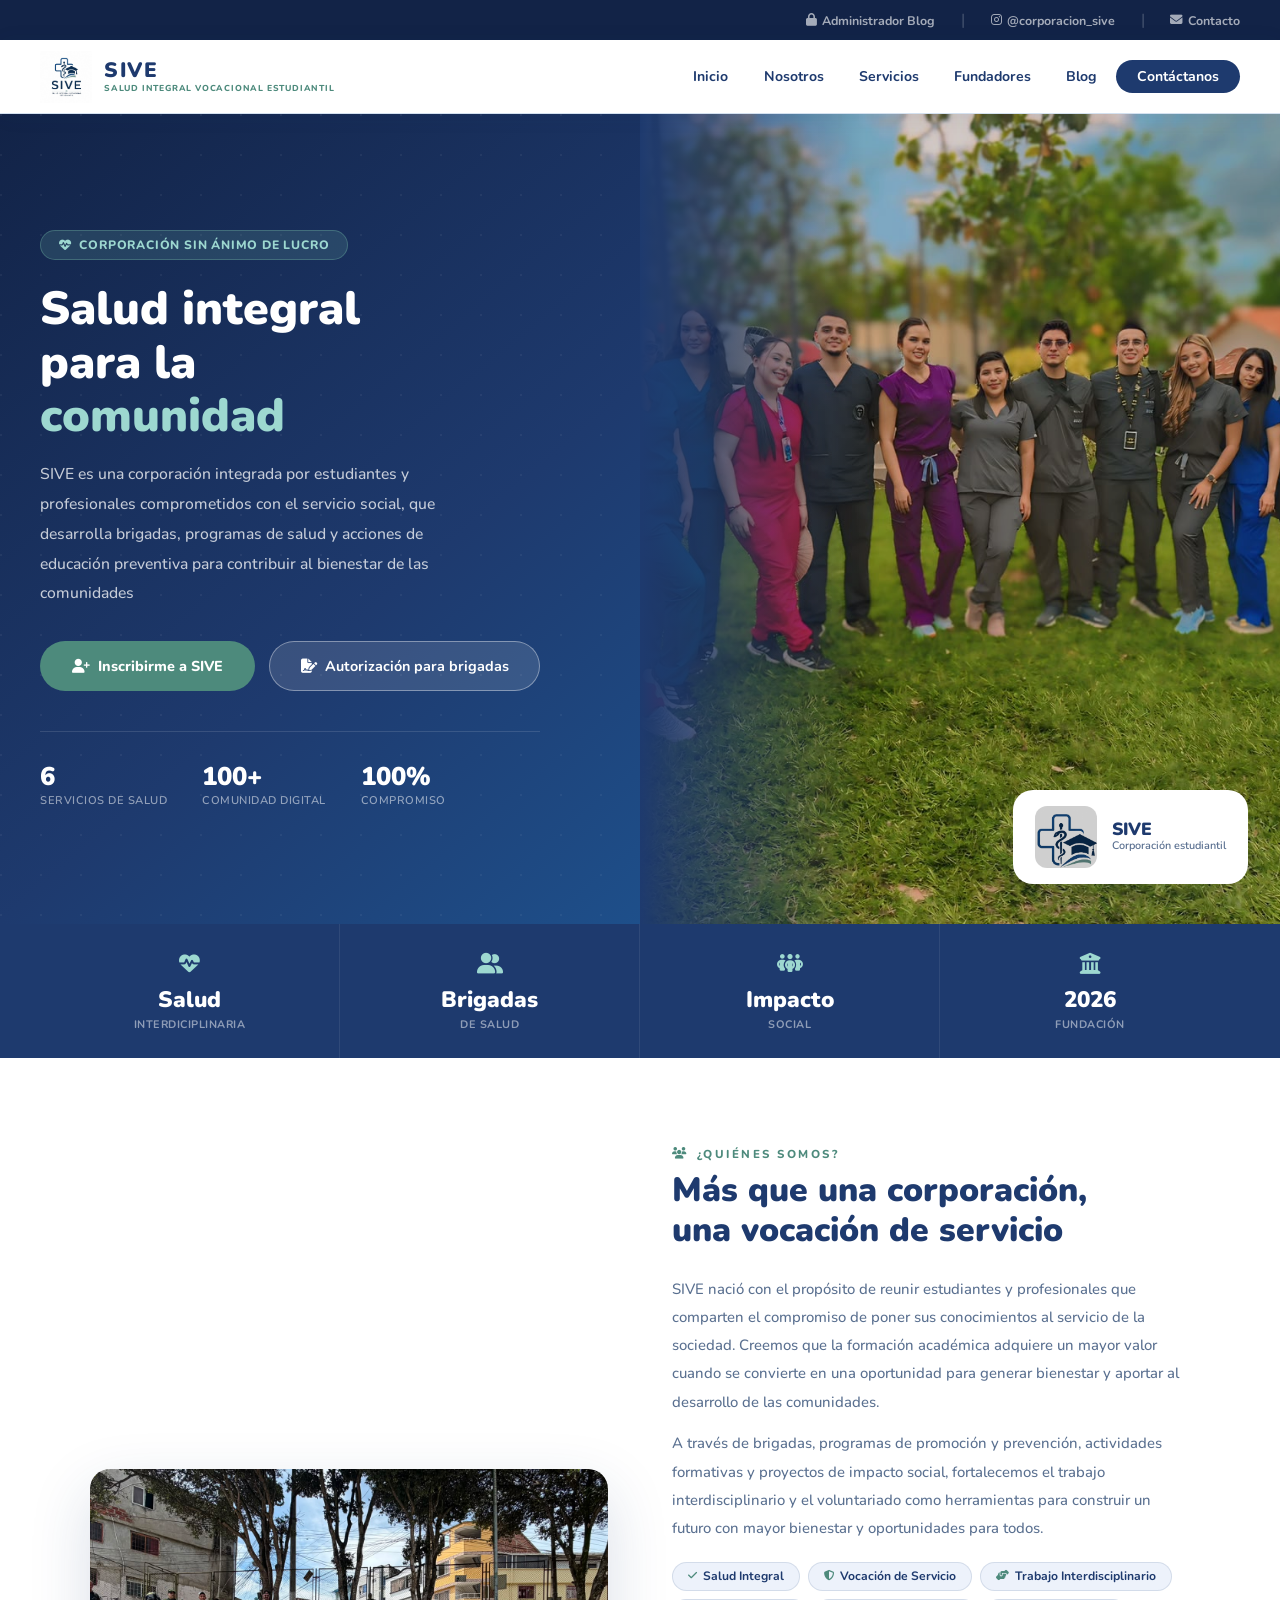
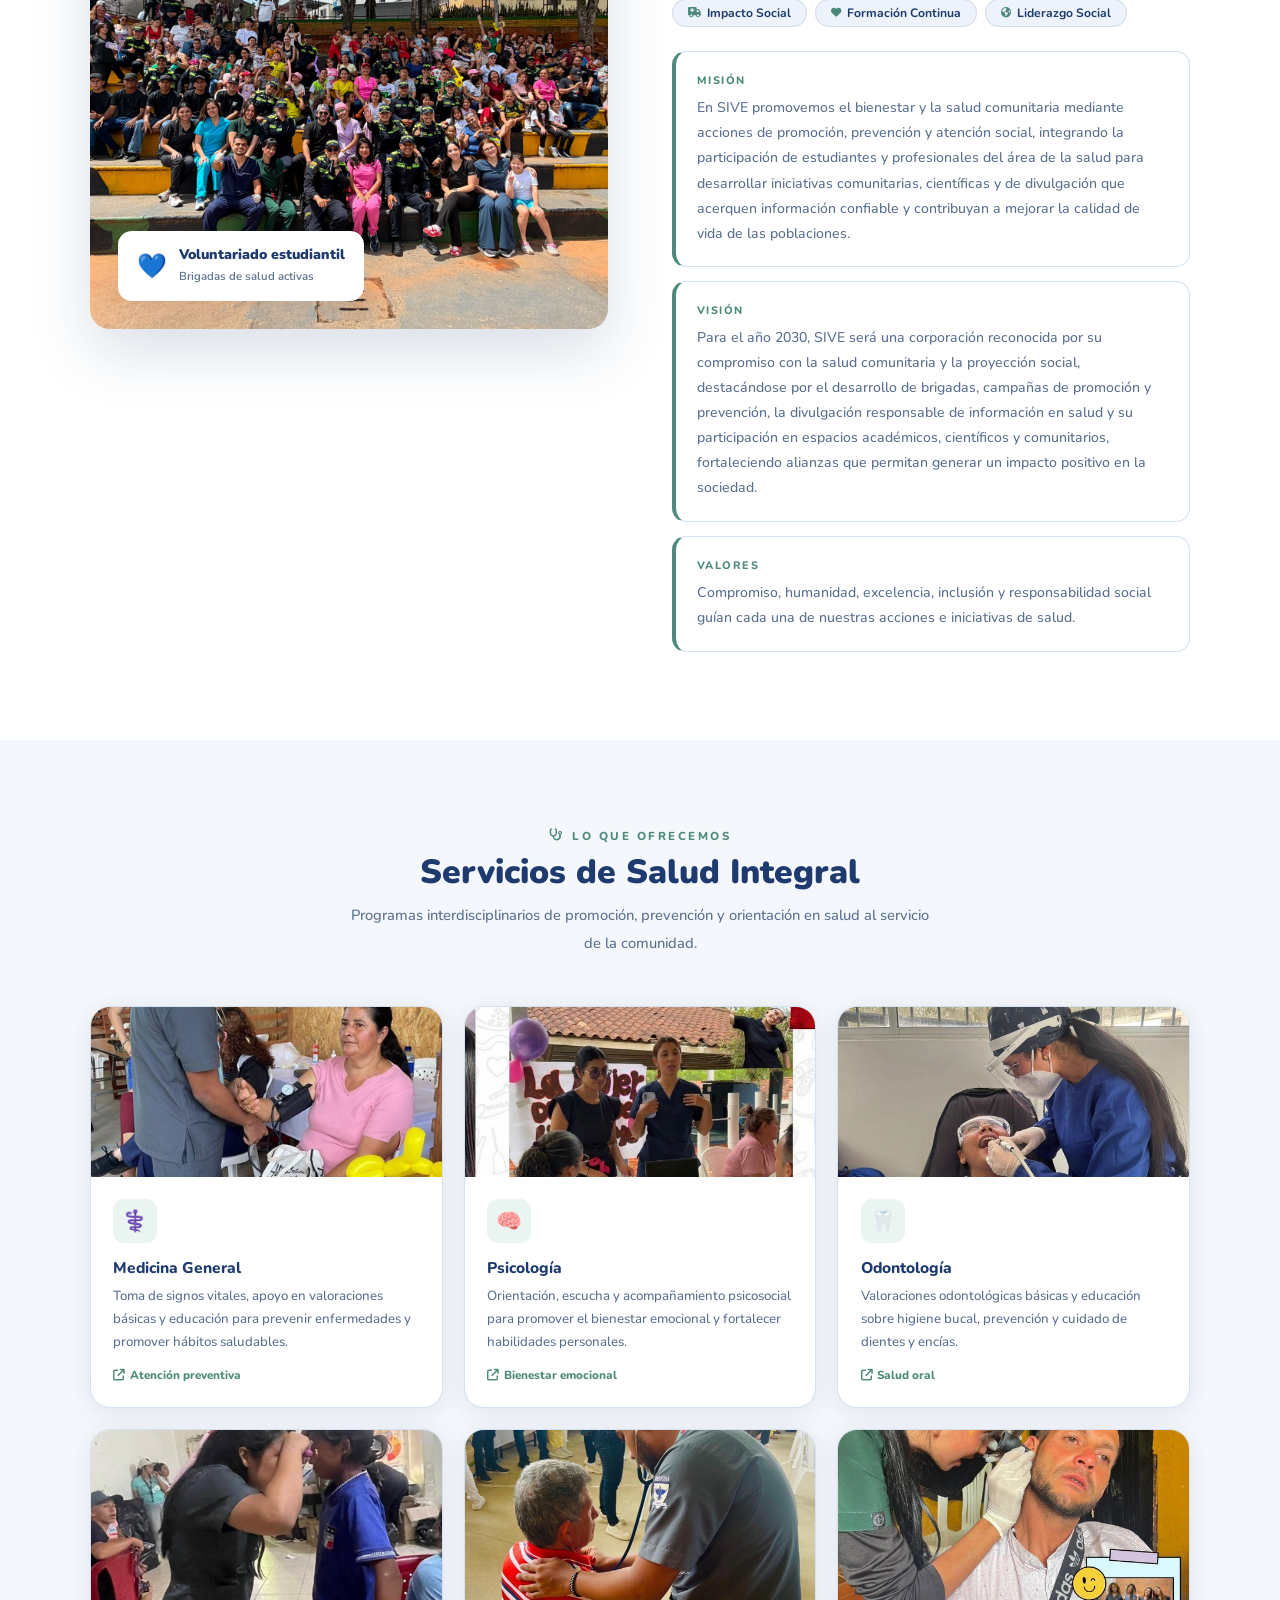
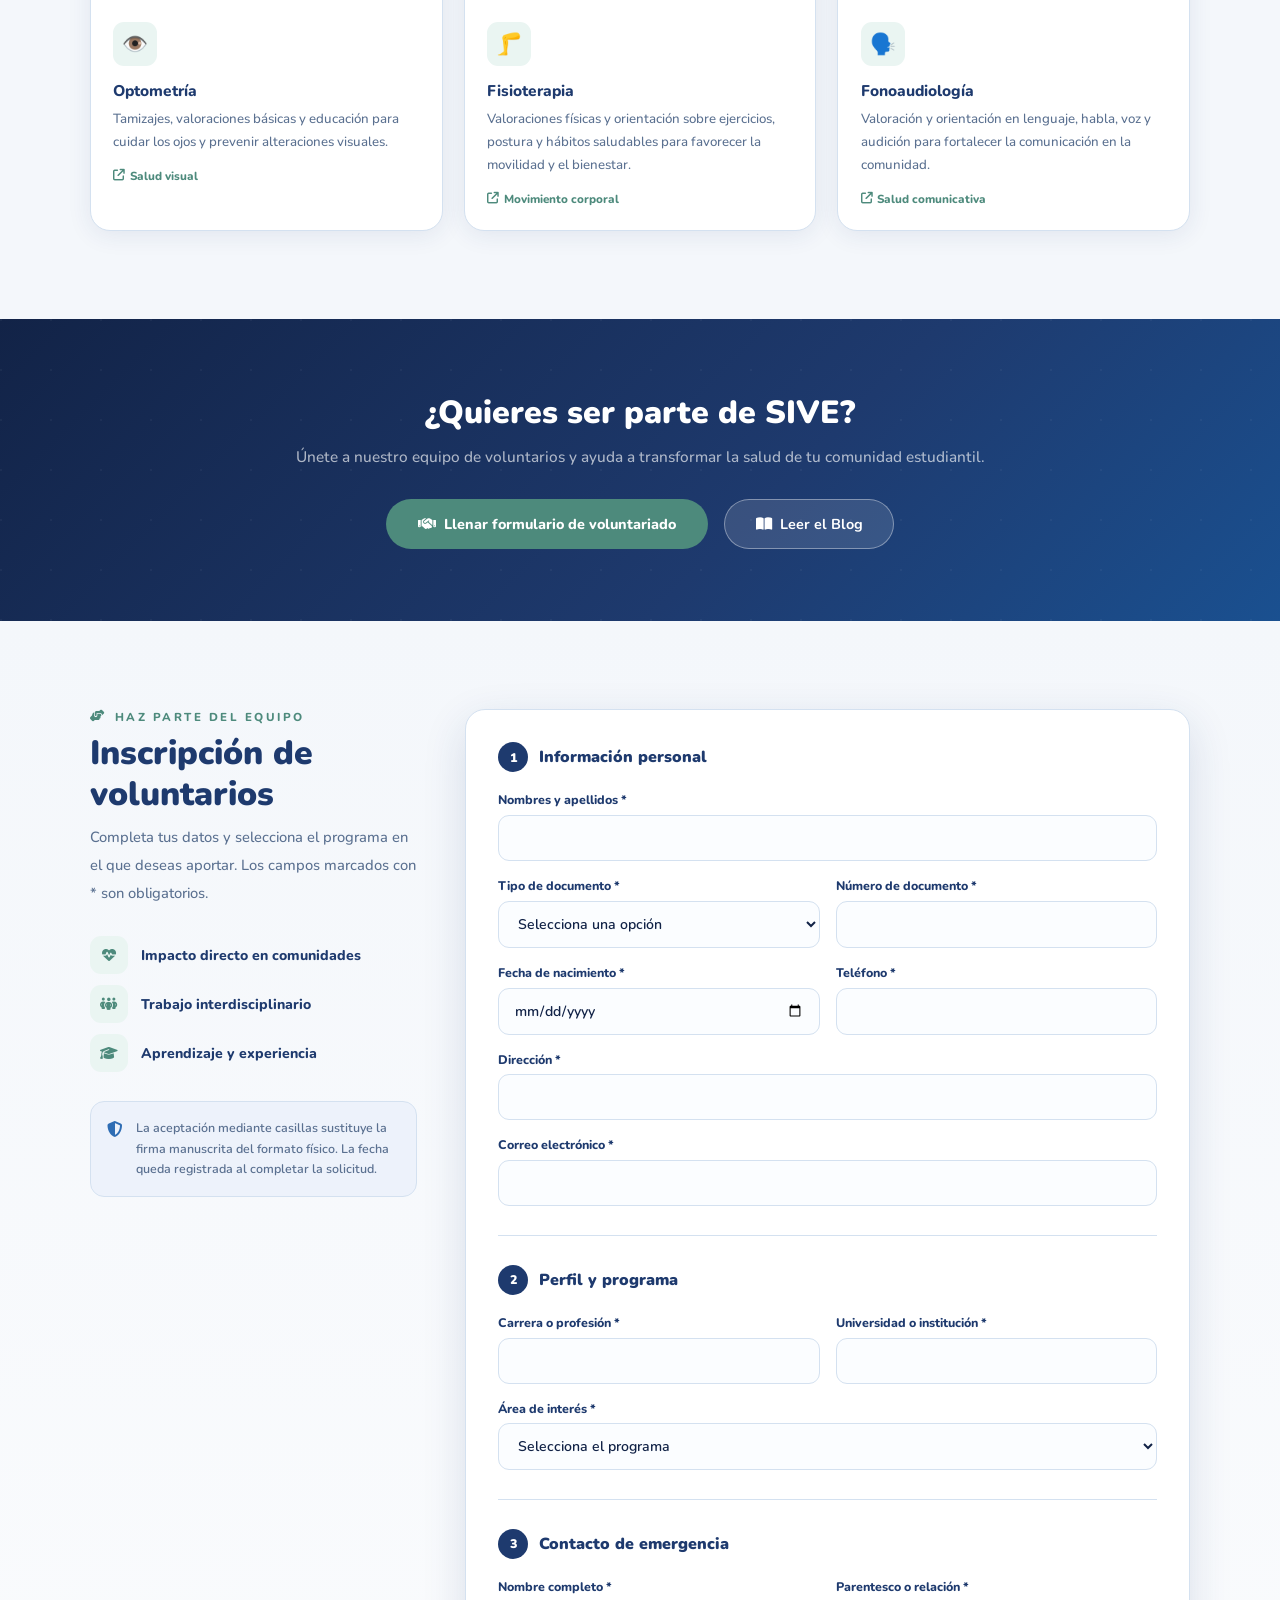
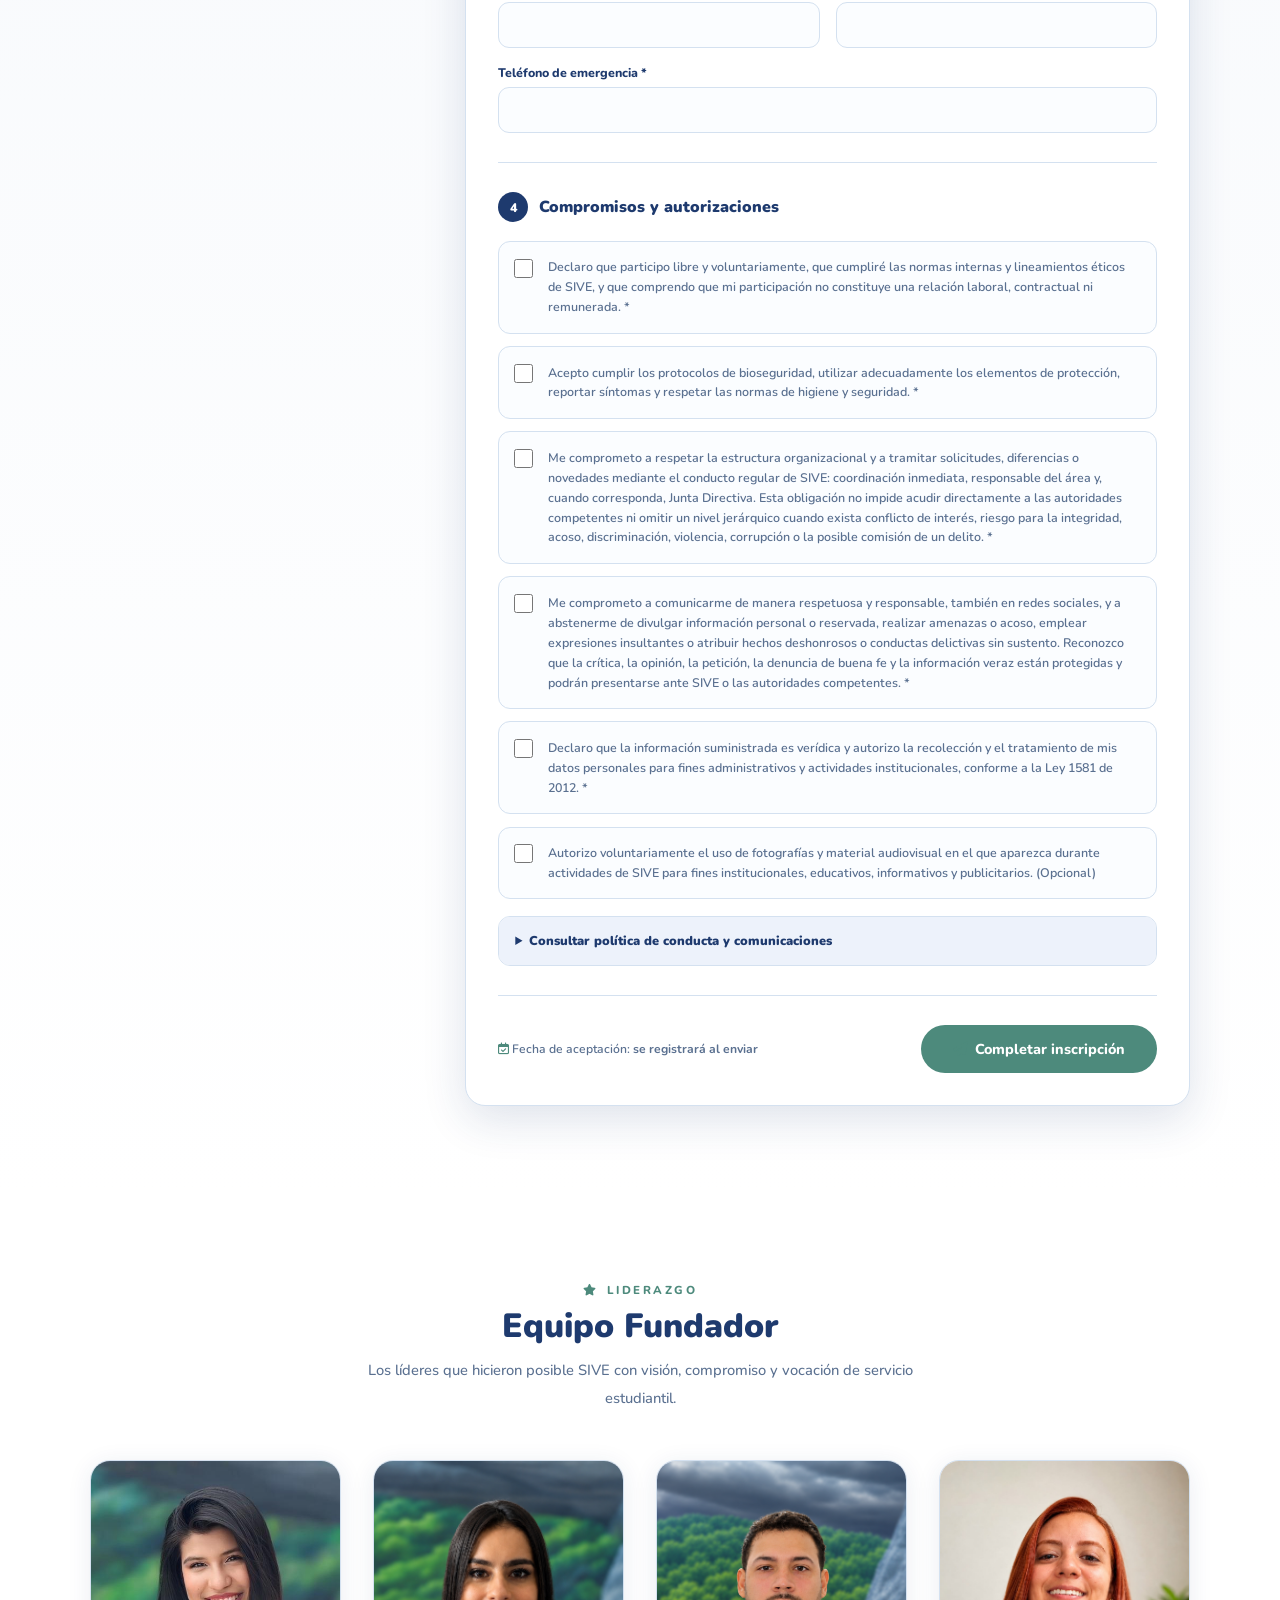
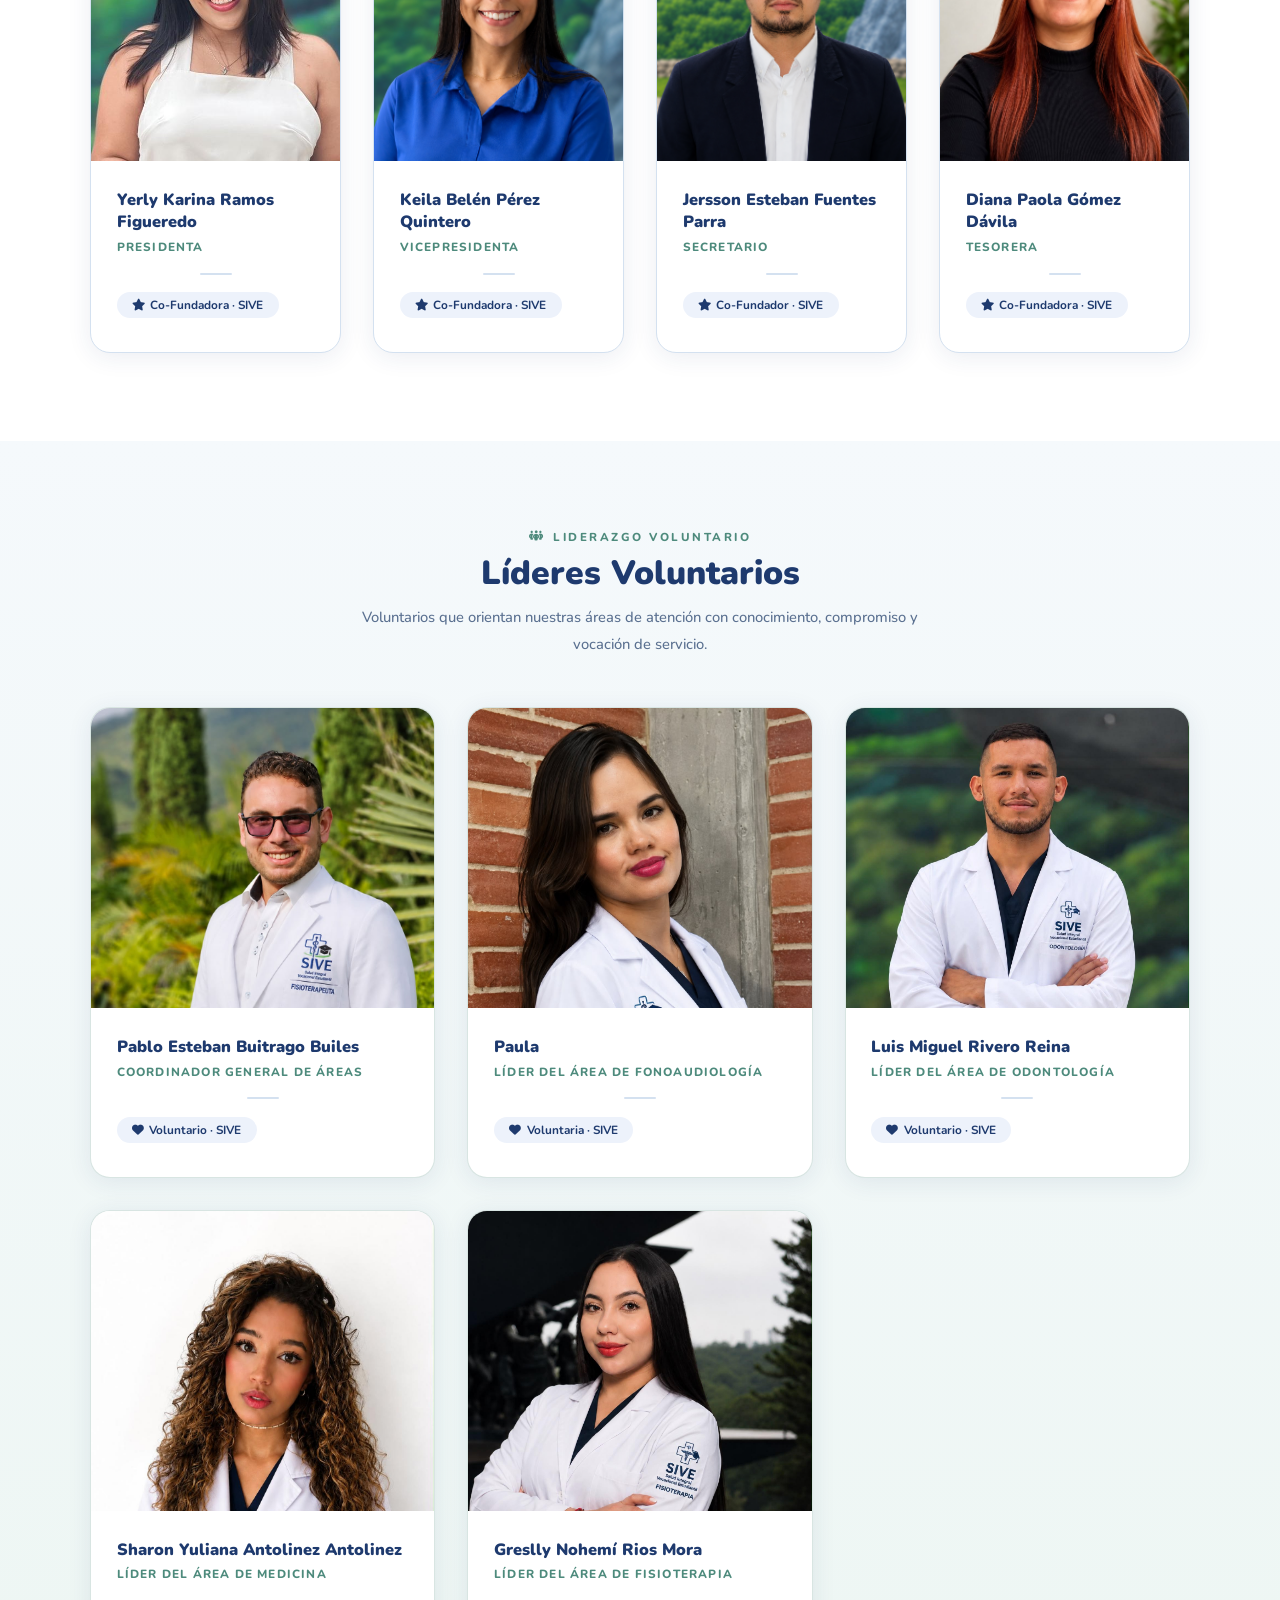
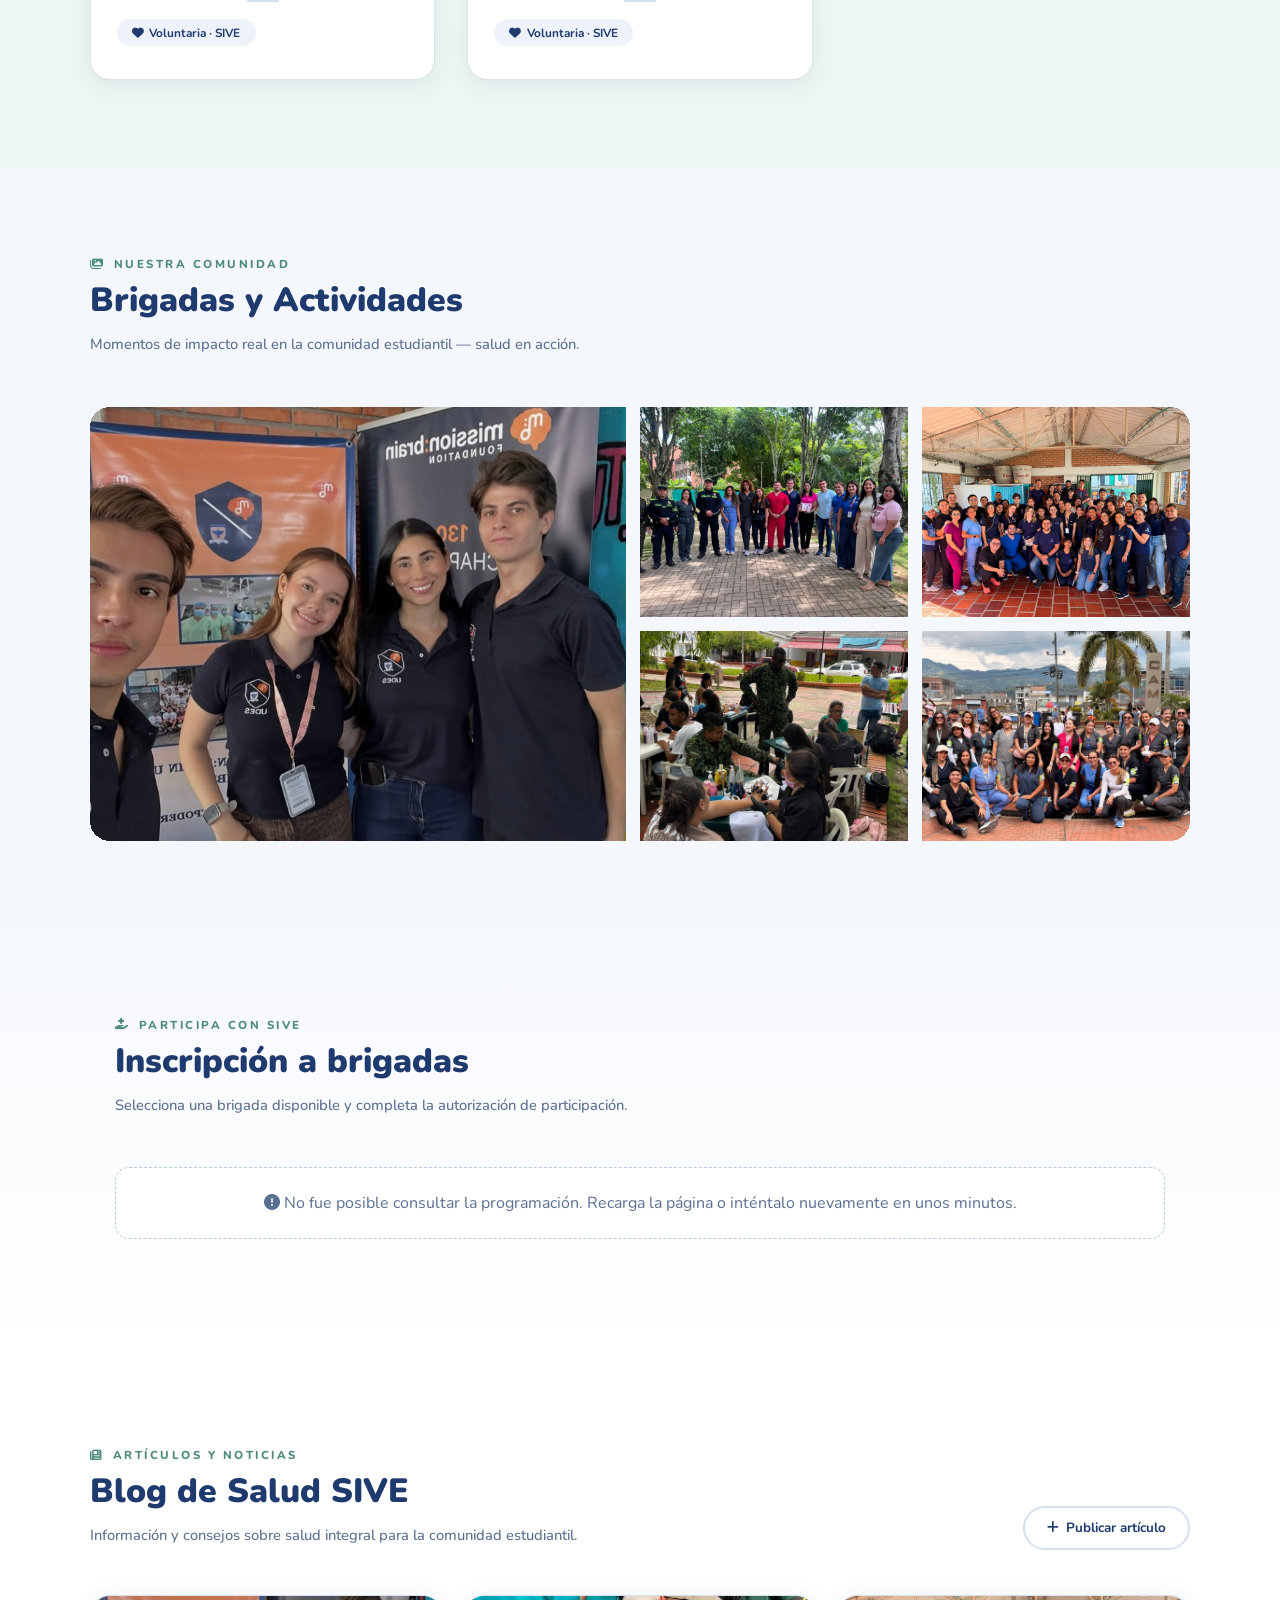
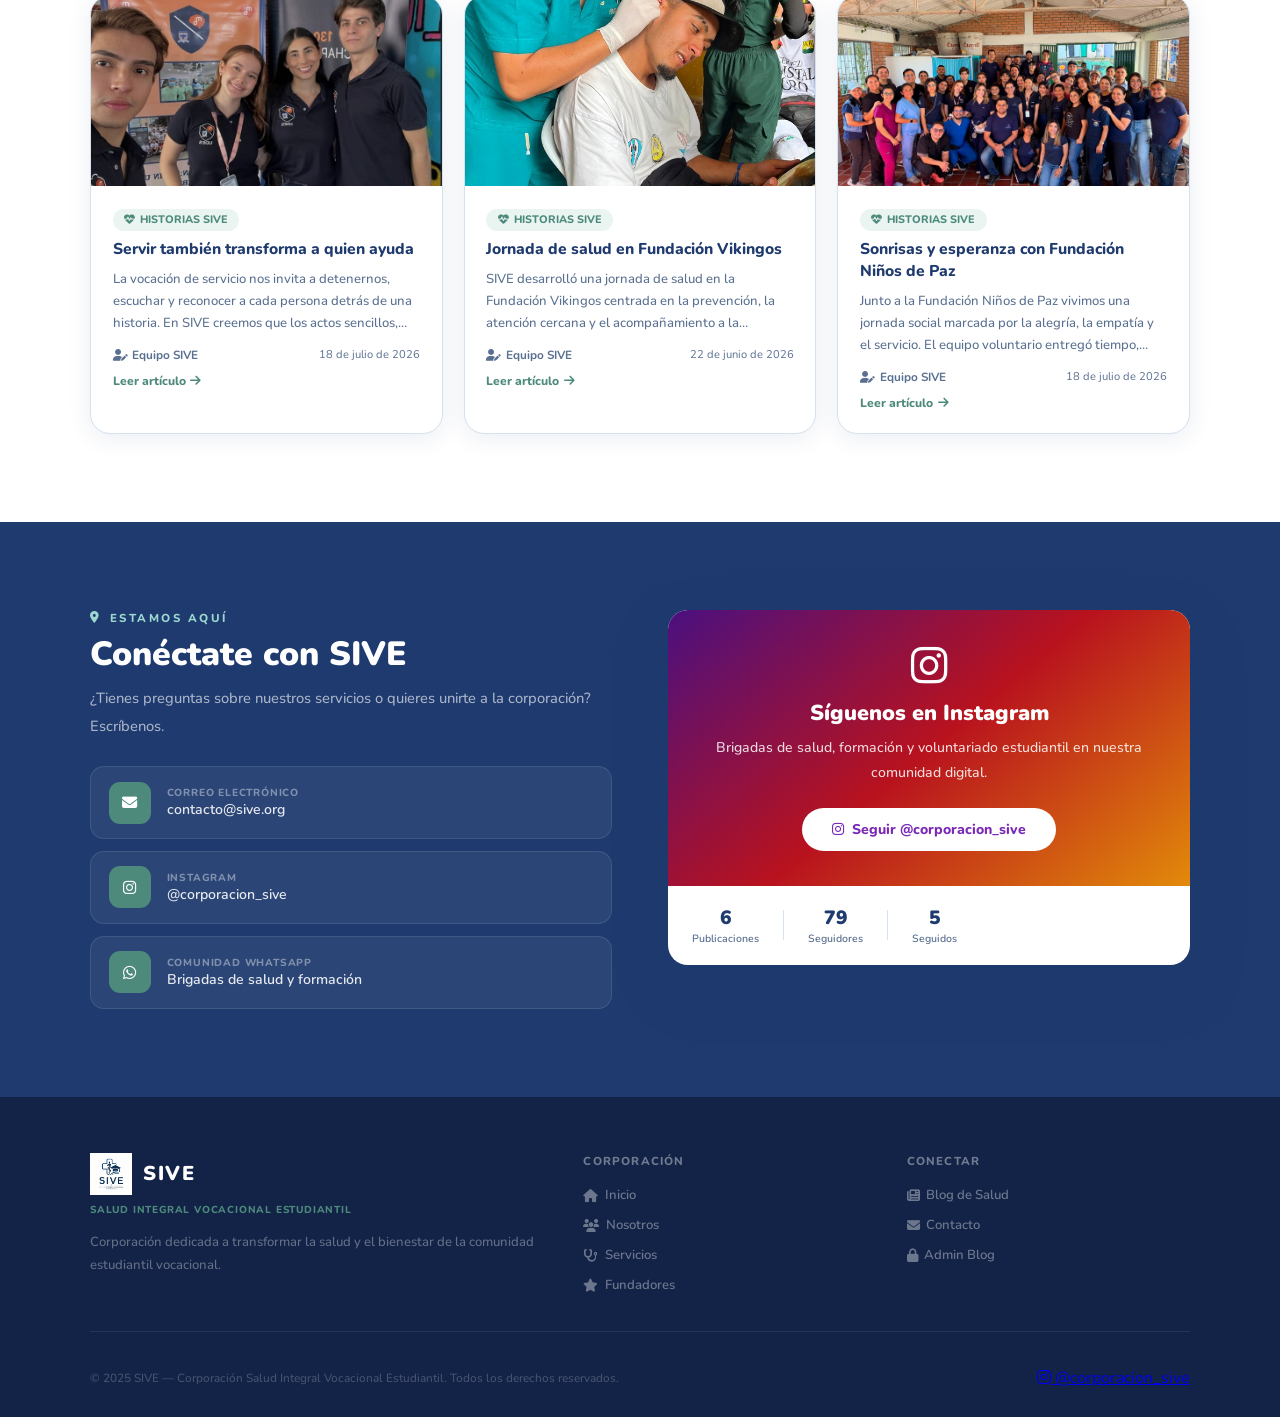
==== index.html @ ed8cb6da "tesorera" ====
<!DOCTYPE html>
<html lang="es">
<head>
  <meta charset="UTF-8">
  <meta name="viewport" content="width=device-width, initial-scale=1.0">
  <meta name="description" content="SIVE — Salud Integral Vocacional Estudiantil. Corporación de salud para la comunidad estudiantil.">
  <title>SIVE — Salud Integral Vocacional Estudiantil</title>
  <link rel="icon" type="image/jpeg" href="/logo_sive.jpeg">
  <link rel="preconnect" href="https://fonts.googleapis.com">
  <link rel="preconnect" href="https://fonts.gstatic.com" crossorigin>
  <link rel="stylesheet" href="https://fonts.googleapis.com/css2?family=Nunito:wght@400;500;600;700;800;900&display=swap">
  <link rel="stylesheet" href="https://cdnjs.cloudflare.com/ajax/libs/font-awesome/6.5.0/css/all.min.css">
  <link rel="stylesheet" href="styles.css?v=20260823i">
</head>
<body>

  <!-- ══════════════════════════════════════
       BARRA SUPERIOR
  ══════════════════════════════════════ -->
  <div class="topbar">
    <a onclick="openAdmin()"><i class="fa-solid fa-lock"></i> Administrador Blog</a>
    <span class="tb-sep">|</span>
    <a href="https://www.instagram.com/corporacion_sive" target="_blank" rel="noopener">
      <i class="fa-brands fa-instagram"></i> @corporacion_sive
    </a>
    <span class="tb-sep">|</span>
    <a onclick="goTo('contacto')"><i class="fa-solid fa-envelope"></i> Contacto</a>
  </div>

  <!-- ══════════════════════════════════════
       NAVBAR
  ══════════════════════════════════════ -->
  <nav class="nav">
    <div class="nav-logo" onclick="goTo('inicio')">
      <img src="logo_sive.jpeg" alt="SIVE Logo">
      <div>
        <span class="nl-brand">SIVE</span>
        <span class="nl-sub">Salud Integral Vocacional Estudiantil</span>
      </div>
    </div>
    <ul class="nav-links">
      <li><button onclick="goTo('inicio')">Inicio</button></li>
      <li><button onclick="goTo('nosotros')">Nosotros</button></li>
      <li><button onclick="goTo('servicios')">Servicios</button></li>
      <li><button onclick="goTo('fundadores')">Fundadores</button></li>
      <li><button onclick="goTo('blog')">Blog</button></li>
      <li><button class="nav-cta" onclick="goTo('contacto')">Contáctanos</button></li>
    </ul>
  </nav>

  <!-- ══════════════════════════════════════
       HERO
  ══════════════════════════════════════ -->
  <section id="inicio" class="hero">

    <div class="hero-left">
      <div class="hero-text">
        <div class="hero-badge">
          <i class="fa-solid fa-heart-pulse"></i> corporación sin ánimo de lucro
        </div>
        <h1>Salud integral<br>para la<br><span>comunidad</span></h1>
        <p class="hero-sub">
        SIVE es una corporación integrada por estudiantes y profesionales comprometidos con el servicio social, que desarrolla brigadas, programas de salud y acciones de educación preventiva para contribuir al bienestar de las comunidades
        <div class="hero-btns">
          <button class="btn-p" onclick="goTo('voluntariado')">
            <i class="fa-solid fa-user-plus"></i> Inscribirme a SIVE
          </button>
          <button class="btn-o" onclick="goTo('inscripcion-brigadas')">
            <i class="fa-solid fa-file-signature"></i> Autorización para brigadas
          </button>
        </div>
        <div class="hero-stats">
          <div>
            <div class="hstat-num">6</div>
            <div class="hstat-lbl">Servicios de salud</div>
          </div>
          <div>
            <div class="hstat-num">100+</div>
            <div class="hstat-lbl">Comunidad digital</div>
          </div>
          <div>
            <div class="hstat-num">100%</div>
            <div class="hstat-lbl">Compromiso</div>
          </div>
        </div>
      </div>
    </div>

    <div class="hero-right">
      <img
        src="inicio.jpeg"
        alt="Salud estudiantil"
        loading="eager">
<div class="hero-img-card">
  <div class="hic-ico" style="background:#fff; overflow:hidden; padding:0;">
  <img src="peq.jpeg" alt="SIVE" style="width:100%; display:block;">
</div>
        <div>
          <div class="hic-num">SIVE</div>
          <div class="hic-lbl">Corporación estudiantil</div>
        </div>
      </div>
    </div>

  </section>

  <!-- ══════════════════════════════════════
       STRIP ESTADÍSTICAS
  ══════════════════════════════════════ -->
  <div class="strip">
    <div class="strip-item">
      <div class="strip-icon"><i class="fa-solid fa-heart-pulse"></i></div>
      <div class="strip-num">Salud</div>
      <div class="strip-lbl">Interdiciplinaria</div>
    </div>
    <div class="strip-item">
      <div class="strip-icon"><i class="fa-solid fa-user-group"></i></div>
      <div class="strip-num">Brigadas</div>
      <div class="strip-lbl">De salud </div>
    </div>
    <div class="strip-item">
      <div class="strip-icon"><i class="fa-solid fa-people-group"></i></div>
      <div class="strip-num">Impacto</div>
      <div class="strip-lbl">Social</div>
    </div>
    <div class="strip-item">
      <div class="strip-icon"><i class="fa-solid fa-building-columns"></i></div>
      <div class="strip-num">2026</div>
      <div class="strip-lbl">Fundación</div>
    </div>
  </div>

  <!-- ══════════════════════════════════════
       NOSOTROS
  ══════════════════════════════════════ -->
  <section id="nosotros" class="sec sw">
    <div class="ctn">
      <div class="ab-layout">

        <div class="ab-img-wrap">
          <img
            src="birigadaj.jpeg"
            alt="Equipo SIVE"
            loading="lazy">
          <div class="ab-img-badge">
            <span class="aib-ico">💙</span>
            <div class="aib-text">
              <strong>Voluntariado estudiantil</strong>
              <span>Brigadas de salud activas</span>
            </div>
          </div>
        </div>

        <div class="ab-right">
          <div class="sec-hd">
            <p class="eyebrow"><i class="fa-solid fa-users"></i> ¿Quiénes somos?</p>
            <h2 class="sec-title">Más que una corporación,<br>una vocación de servicio</h2>
          </div>
          <p class="ab-p">SIVE nació con el propósito de reunir estudiantes y profesionales que comparten el compromiso de poner sus conocimientos al servicio de la sociedad. Creemos que la formación académica adquiere un mayor valor cuando se convierte en una oportunidad para generar bienestar y aportar al desarrollo de las comunidades.</p>
          <p class="ab-p">A través de brigadas, programas de promoción y prevención, actividades formativas y proyectos de impacto social, fortalecemos el trabajo interdisciplinario y el voluntariado como herramientas para construir un futuro con mayor bienestar y oportunidades para todos.</p>
          <div class="pills">
            <span class="pill"><i class="fa-solid fa-check"></i>Salud Integral</span>
            <span class="pill"><i class="fa-solid fa-shield-halved"></i>Vocación de Servicio</span>
            <span class="pill"><i class="fa-solid fa-hands-helping"></i> Trabajo Interdisciplinario</span>
            <span class="pill"><i class="fa-solid fa-truck-medical"></i> Impacto Social</span>
            <span class="pill"><i class="fa-solid fa-heart"></i> Formación Continua</span>
            <span class="pill"><i class="fa-solid fa-earth-americas"></i> Liderazgo Social</span>
          </div>
          <div class="mv-cards">
            <div class="mv-card">
              <p class="mv-lbl">Misión</p>
              <p class="mv-txt">En SIVE promovemos el bienestar y la salud comunitaria mediante acciones de promoción, prevención y atención social, integrando la participación de estudiantes y profesionales del área de la salud para desarrollar iniciativas comunitarias, científicas y de divulgación que acerquen información confiable y contribuyan a mejorar la calidad de vida de las poblaciones.</p>
            </div>
            <div class="mv-card">
              <p class="mv-lbl">Visión</p>
              <p class="mv-txt">Para el año 2030, SIVE será una corporación reconocida por su compromiso con la salud comunitaria y la proyección social, destacándose por el desarrollo de brigadas, campañas de promoción y prevención, la divulgación responsable de información en salud y su participación en espacios académicos, científicos y comunitarios, fortaleciendo alianzas que permitan generar un impacto positivo en la sociedad.</p>
            </div>
            <div class="mv-card">
              <p class="mv-lbl">Valores</p>
              <p class="mv-txt">Compromiso, humanidad, excelencia, inclusión y responsabilidad social guían cada una de nuestras acciones e iniciativas de salud.</p>
            </div>
          </div>
        </div>

      </div>
    </div>
  </section>

  <!-- ══════════════════════════════════════
       SERVICIOS
  ══════════════════════════════════════ -->
  <section id="servicios" class="sec sg">
    <div class="ctn">
      <div class="sec-hd c">
        <p class="eyebrow c"><i class="fa-solid fa-stethoscope"></i> Lo que ofrecemos</p>
        <h2 class="sec-title">Servicios de Salud Integral</h2>
        <p class="sec-desc c">Programas interdisciplinarios de promoción, prevención y orientación en salud al servicio de la comunidad.</p>
      </div>
      <div class="srv-grid">

        <div class="srv-card">
          <div class="srv-img-wrap">
            <img class="srv-img-medicina" src="servicio-medicina.jpg" alt="Programa de Medicina General de SIVE" loading="lazy">
          </div>
          <div class="srv-body">
            <div class="srv-ico-wrap">⚕️</div>
            <h3>Medicina General</h3>
            <p>Toma de signos vitales, apoyo en valoraciones básicas y educación para prevenir enfermedades y promover hábitos saludables.</p>
            <span class="srv-tag"><i class="fa-solid fa-arrow-up-right-from-square"></i> Atención preventiva</span>
          </div>
        </div>

        <div class="srv-card">
          <div class="srv-img-wrap">
            <img class="srv-img-psicologia" src="servicio-psicologia.jpg" alt="Programa de Psicología de SIVE" loading="lazy">
          </div>
          <div class="srv-body">
            <div class="srv-ico-wrap">🧠</div>
            <h3>Psicología</h3>
            <p>Orientación, escucha y acompañamiento psicosocial para promover el bienestar emocional y fortalecer habilidades personales.</p>
            <span class="srv-tag"><i class="fa-solid fa-arrow-up-right-from-square"></i> Bienestar emocional</span>
          </div>
        </div>

        <div class="srv-card">
          <div class="srv-img-wrap">
            <img class="srv-img-odontologia" src="servicio-odontologia.jpg" alt="Programa de Odontología de SIVE" loading="lazy">
          </div>
          <div class="srv-body">
            <div class="srv-ico-wrap">🦷</div>
            <h3>Odontología</h3>
            <p>Valoraciones odontológicas básicas y educación sobre higiene bucal, prevención y cuidado de dientes y encías.</p>
            <span class="srv-tag"><i class="fa-solid fa-arrow-up-right-from-square"></i> Salud oral</span>
          </div>
        </div>

        <div class="srv-card">
          <div class="srv-img-wrap">
            <img class="srv-img-optometria" src="servicio-optometria.jpg" alt="Programa de Optometría de SIVE" loading="lazy">
          </div>
          <div class="srv-body">
            <div class="srv-ico-wrap">👁️</div>
            <h3>Optometría</h3>
            <p>Tamizajes, valoraciones básicas y educación para cuidar los ojos y prevenir alteraciones visuales.</p>
            <span class="srv-tag"><i class="fa-solid fa-arrow-up-right-from-square"></i> Salud visual</span>
          </div>
        </div>

        <div class="srv-card">
          <div class="srv-img-wrap">
            <img class="srv-img-fisioterapia" src="servicio-fisioterapia.jpg" alt="Programa de Fisioterapia de SIVE" loading="lazy">
          </div>
          <div class="srv-body">
            <div class="srv-ico-wrap">🦵</div>
            <h3>Fisioterapia</h3>
            <p>Valoraciones físicas y orientación sobre ejercicios, postura y hábitos saludables para favorecer la movilidad y el bienestar.</p>
            <span class="srv-tag"><i class="fa-solid fa-arrow-up-right-from-square"></i> Movimiento corporal</span>
          </div>
        </div>

        <div class="srv-card">
          <div class="srv-img-wrap">
            <img class="srv-img-fonoaudiologia" src="servicio-fonoaudiologia.jpg" alt="Programa de Fonoaudiología de SIVE" loading="lazy">
          </div>
          <div class="srv-body">
            <div class="srv-ico-wrap">🗣️</div>
            <h3>Fonoaudiología</h3>
            <p>Valoración y orientación en lenguaje, habla, voz y audición para fortalecer la comunicación en la comunidad.</p>
            <span class="srv-tag"><i class="fa-solid fa-arrow-up-right-from-square"></i> Salud comunicativa</span>
          </div>
        </div>

      </div>
    </div>
  </section>

  <!-- ══════════════════════════════════════
       BANNER CTA
  ══════════════════════════════════════ -->
  <div class="cta-banner">
    <h2>¿Quieres ser parte de SIVE?</h2>
    <p>Únete a nuestro equipo de voluntarios y ayuda a transformar la salud de tu comunidad estudiantil.</p>
    <div class="cta-btns">
      <button class="btn-p" onclick="goTo('voluntariado')">
        <i class="fa-solid fa-handshake"></i> Llenar formulario de voluntariado
      </button>
      <button class="btn-o" onclick="goTo('blog')">
        <i class="fa-solid fa-book-open"></i> Leer el Blog
      </button>
    </div>
  </div>

  <!-- ══════════════════════════════════════
       FORMULARIO DE VOLUNTARIADO
  ══════════════════════════════════════ -->
  <section id="voluntariado" class="sec volunteer-sec">
    <div class="ctn volunteer-layout">
      <aside class="volunteer-intro">
        <p class="eyebrow"><i class="fa-solid fa-hands-helping"></i> Haz parte del equipo</p>
        <h2 class="sec-title">Inscripción de voluntarios</h2>
        <p class="sec-desc">Completa tus datos y selecciona el programa en el que deseas aportar. Los campos marcados con * son obligatorios.</p>
        <div class="volunteer-benefits">
          <div><i class="fa-solid fa-heart-pulse"></i><span>Impacto directo en comunidades</span></div>
          <div><i class="fa-solid fa-people-group"></i><span>Trabajo interdisciplinario</span></div>
          <div><i class="fa-solid fa-graduation-cap"></i><span>Aprendizaje y experiencia</span></div>
        </div>
        <div class="volunteer-note">
          <i class="fa-solid fa-shield-halved"></i>
          <p>La aceptación mediante casillas sustituye la firma manuscrita del formato físico. La fecha queda registrada al completar la solicitud.</p>
        </div>
      </aside>

      <form id="volunteer-form" class="volunteer-form" onsubmit="submitVolunteerForm(event)">
        <label class="vf-honeypot" aria-hidden="true">Sitio web
          <input type="text" name="website" tabindex="-1" autocomplete="off">
        </label>
        <fieldset class="vf-section">
          <legend><span>1</span> Información personal</legend>
          <div class="vf-grid">
            <label class="vf-field vf-full">Nombres y apellidos *
              <input type="text" name="nombre" autocomplete="name" required>
            </label>
            <label class="vf-field">Tipo de documento *
              <select name="tipo_documento" required>
                <option value="">Selecciona una opción</option>
                <option>Cédula de ciudadanía</option>
                <option>Tarjeta de identidad</option>
                <option>Cédula de extranjería</option>
                <option>Pasaporte</option>
              </select>
            </label>
            <label class="vf-field">Número de documento *
              <input type="text" name="documento" inputmode="numeric" autocomplete="off" required>
            </label>
            <label class="vf-field">Fecha de nacimiento *
              <input type="date" name="fecha_nacimiento" required>
            </label>
            <label class="vf-field">Teléfono *
              <input type="tel" name="telefono" autocomplete="tel" required>
            </label>
            <label class="vf-field vf-full">Dirección *
              <input type="text" name="direccion" autocomplete="street-address" required>
            </label>
            <label class="vf-field vf-full">Correo electrónico *
              <input type="email" name="correo" autocomplete="email" required>
            </label>
          </div>
        </fieldset>

        <fieldset class="vf-section">
          <legend><span>2</span> Perfil y programa</legend>
          <div class="vf-grid">
            <label class="vf-field">Carrera o profesión *
              <input type="text" name="profesion" required>
            </label>
            <label class="vf-field">Universidad o institución *
              <input type="text" name="institucion" required>
            </label>
            <label class="vf-field vf-full">Área de interés *
              <select name="area" required>
                <option value="">Selecciona el programa</option>
                <option>Medicina General</option>
                <option>Psicología</option>
                <option>Odontología</option>
                <option>Optometría</option>
                <option>Fisioterapia</option>
                <option>Fonoaudiología</option>
                <option>Apoyo logístico y comunitario</option>
              </select>
            </label>
          </div>
        </fieldset>

        <fieldset class="vf-section">
          <legend><span>3</span> Contacto de emergencia</legend>
          <div class="vf-grid">
            <label class="vf-field">Nombre completo *
              <input type="text" name="contacto_emergencia" required>
            </label>
            <label class="vf-field">Parentesco o relación *
              <input type="text" name="parentesco" required>
            </label>
            <label class="vf-field vf-full">Teléfono de emergencia *
              <input type="tel" name="telefono_emergencia" required>
            </label>
          </div>
        </fieldset>

        <fieldset class="vf-section vf-consents">
          <legend><span>4</span> Compromisos y autorizaciones</legend>
          <label class="vf-check">
            <input type="checkbox" name="compromiso" required>
            <span>Declaro que participo libre y voluntariamente, que cumpliré las normas internas y lineamientos éticos de SIVE, y que comprendo que mi participación no constituye una relación laboral, contractual ni remunerada. *</span>
          </label>
          <label class="vf-check">
            <input type="checkbox" name="bioseguridad" required>
            <span>Acepto cumplir los protocolos de bioseguridad, utilizar adecuadamente los elementos de protección, reportar síntomas y respetar las normas de higiene y seguridad. *</span>
          </label>
          <label class="vf-check">
            <input type="checkbox" name="conducto_regular" required>
            <span>Me comprometo a respetar la estructura organizacional y a tramitar solicitudes, diferencias o novedades mediante el conducto regular de SIVE: coordinación inmediata, responsable del área y, cuando corresponda, Junta Directiva. Esta obligación no impide acudir directamente a las autoridades competentes ni omitir un nivel jerárquico cuando exista conflicto de interés, riesgo para la integridad, acoso, discriminación, violencia, corrupción o la posible comisión de un delito. *</span>
          </label>
          <label class="vf-check">
            <input type="checkbox" name="comunicacion_responsable" required>
            <span>Me comprometo a comunicarme de manera respetuosa y responsable, también en redes sociales, y a abstenerme de divulgar información personal o reservada, realizar amenazas o acoso, emplear expresiones insultantes o atribuir hechos deshonrosos o conductas delictivas sin sustento. Reconozco que la crítica, la opinión, la petición, la denuncia de buena fe y la información veraz están protegidas y podrán presentarse ante SIVE o las autoridades competentes. *</span>
          </label>
          <label class="vf-check">
            <input type="checkbox" name="datos" required>
            <span>Declaro que la información suministrada es verídica y autorizo la recolección y el tratamiento de mis datos personales para fines administrativos y actividades institucionales, conforme a la Ley 1581 de 2012. *</span>
          </label>
          <label class="vf-check">
            <input type="checkbox" name="imagen">
            <span>Autorizo voluntariamente el uso de fotografías y material audiovisual en el que aparezca durante actividades de SIVE para fines institucionales, educativos, informativos y publicitarios. (Opcional)</span>
          </label>
          <details class="vf-policy">
            <summary>Consultar política de conducta y comunicaciones</summary>
            <div class="vf-policy-body">
              <h4>Conducto regular</h4>
              <ol>
                <li>Informar la situación a la coordinación inmediata de la actividad o programa.</li>
                <li>Si no se resuelve, elevarla al responsable del área correspondiente.</li>
                <li>Como última instancia interna, presentarla por escrito ante la Junta Directiva.</li>
              </ol>
              <p>El conducto regular busca una gestión ordenada y no podrá utilizarse para impedir denuncias, encubrir irregularidades ni generar represalias. En las excepciones indicadas arriba, la persona podrá acudir directamente a la instancia interna idónea o a la autoridad competente.</p>
              <h4>Redes sociales, honra y buen nombre</h4>
              <p>Las personas voluntarias deben diferenciar sus opiniones personales de las comunicaciones oficiales de SIVE, proteger la información reservada y actuar con respeto por la honra, el buen nombre, la intimidad y los datos personales. Conforme a los artículos 220 y 221 de la Ley 599 de 2000, la injuria y la calumnia son conductas jurídicamente definidas cuya configuración corresponde determinar a las autoridades competentes; por ello, no toda opinión desfavorable o crítica constituye automáticamente un delito.</p>
            </div>
          </details>
        </fieldset>

        <div class="vf-submit-row">
          <p><i class="fa-regular fa-calendar-check"></i> Fecha de aceptación: <strong id="acceptance-date">se registrará al enviar</strong></p>
          <button class="btn-p vf-submit" type="submit"><i class="fa-solid fa-paper-plane"></i> Completar inscripción</button>
        </div>
        <div id="volunteer-status" class="vf-status" role="status" aria-live="polite" tabindex="-1"></div>
      </form>
    </div>
  </section>

  <!-- ══════════════════════════════════════
       FUNDADORES
  ══════════════════════════════════════ -->
  <section id="fundadores" class="sec sw">
    <div class="ctn">
      <div class="sec-hd c">
        <p class="eyebrow c"><i class="fa-solid fa-star"></i> Liderazgo</p>
        <h2 class="sec-title">Equipo Fundador</h2>
        <p class="sec-desc c">Los líderes que hicieron posible SIVE con visión, compromiso y vocación de servicio estudiantil.</p>
      </div>
      <div class="fnd-grid founder-grid">

        <div class="fnd-card">
          <div class="fnd-img-wrap">
            <img src="foto presidencia.jpeg" alt="Yerly Karina Ramos Figueredo"
                 style="object-position: center 12%; transform: scale(1.55); transform-origin: center 22%;">
          </div>
          <div class="fnd-body">
            <div class="fnd-name">Yerly Karina Ramos Figueredo</div>
            <div class="fnd-role">Presidenta</div>
            <div class="fnd-hr"></div>
            <span class="fnd-tag"><i class="fa-solid fa-star"></i> Co-Fundadora · SIVE</span>
          </div>
        </div>

        <div class="fnd-card">
          <div class="fnd-img-wrap">
            <img src="foto_vicepresidenta.jpeg" alt="Keila Belén Pérez Quintero">
          </div>
          <div class="fnd-body">
            <div class="fnd-name">Keila Belén Pérez Quintero</div>
            <div class="fnd-role">Vicepresidenta</div>
            <div class="fnd-hr"></div>
            <span class="fnd-tag"><i class="fa-solid fa-star"></i> Co-Fundadora · SIVE</span>
          </div>
        </div>

        <div class="fnd-card">
          <div class="fnd-img-wrap">
            <img src="secretario.jpeg" alt="Jersson Esteban Fuentes Parra">
          </div>
          <div class="fnd-body">
            <div class="fnd-name">Jersson Esteban Fuentes Parra</div>
            <div class="fnd-role">Secretario</div>
            <div class="fnd-hr"></div>
            <span class="fnd-tag"><i class="fa-solid fa-star"></i> Co-Fundador · SIVE</span>
          </div>
        </div>

        <div class="fnd-card">
          <div class="fnd-img-wrap">
            <img src="fundadora-diana-paola-gomez.jpg" alt="Diana Paola Gómez Dávila" loading="lazy">
          </div>
          <div class="fnd-body">
            <div class="fnd-name">Diana Paola Gómez Dávila</div>
            <div class="fnd-role">Tesorera</div>
            <div class="fnd-hr"></div>
            <span class="fnd-tag"><i class="fa-solid fa-star"></i> Co-Fundadora · SIVE</span>
          </div>
        </div>

      </div>
    </div>
  </section>

  <!-- ══════════════════════════════════════
       LÍDERES VOLUNTARIOS
  ══════════════════════════════════════ -->
  <section id="lideres-voluntarios" class="sec leader-section">
    <div class="ctn">
      <div class="sec-hd c">
        <p class="eyebrow c"><i class="fa-solid fa-people-group"></i> Liderazgo voluntario</p>
        <h2 class="sec-title">Líderes Voluntarios</h2>
        <p class="sec-desc c">Voluntarios que orientan nuestras áreas de atención con conocimiento, compromiso y vocación de servicio.</p>
      </div>

      <div class="fnd-grid leader-grid">
        <article class="fnd-card leader-card">
          <div class="fnd-img-wrap">
            <img src="lider-pablo-buitrago.jpg" alt="Pablo Esteban Buitrago Builes" loading="lazy">
          </div>
          <div class="fnd-body">
            <div class="fnd-name">Pablo Esteban Buitrago Builes</div>
            <div class="fnd-role">Coordinador General de Áreas</div>
            <div class="fnd-hr"></div>
            <span class="fnd-tag"><i class="fa-solid fa-heart"></i> Voluntario · SIVE</span>
          </div>
        </article>

        <article class="fnd-card leader-card">
          <div class="fnd-img-wrap">
            <img src="lider-paula-fonoaudiologia.jpg" alt="Paula, líder del área de Fonoaudiología" loading="lazy">
          </div>
          <div class="fnd-body">
            <div class="fnd-name">Paula</div>
            <div class="fnd-role">Líder del área de Fonoaudiología</div>
            <div class="fnd-hr"></div>
            <span class="fnd-tag"><i class="fa-solid fa-heart"></i> Voluntaria · SIVE</span>
          </div>
        </article>

        <article class="fnd-card leader-card">
          <div class="fnd-img-wrap">
            <img src="lider-luis-rivero.jpg" alt="Luis Miguel Rivero Reina" loading="lazy">
          </div>
          <div class="fnd-body">
            <div class="fnd-name">Luis Miguel Rivero Reina</div>
            <div class="fnd-role">Líder del área de Odontología</div>
            <div class="fnd-hr"></div>
            <span class="fnd-tag"><i class="fa-solid fa-heart"></i> Voluntario · SIVE</span>
          </div>
        </article>

        <article class="fnd-card leader-card">
          <div class="fnd-img-wrap">
            <img src="lider-sharon-antolinez.jpg" alt="Sharon Yuliana Antolinez Antolinez" loading="lazy">
          </div>
          <div class="fnd-body">
            <div class="fnd-name">Sharon Yuliana Antolinez Antolinez</div>
            <div class="fnd-role">Líder del área de Medicina</div>
            <div class="fnd-hr"></div>
            <span class="fnd-tag"><i class="fa-solid fa-heart"></i> Voluntaria · SIVE</span>
          </div>
        </article>

        <article class="fnd-card leader-card">
          <div class="fnd-img-wrap">
            <img src="lider-greslly-rios.jpg" alt="Greslly Nohemí Rios Mora" loading="lazy">
          </div>
          <div class="fnd-body">
            <div class="fnd-name">Greslly Nohemí Rios Mora</div>
            <div class="fnd-role">Líder del área de Fisioterapia</div>
            <div class="fnd-hr"></div>
            <span class="fnd-tag"><i class="fa-solid fa-heart"></i> Voluntaria · SIVE</span>
          </div>
        </article>
      </div>
    </div>
  </section>

  <!-- ══════════════════════════════════════
       GALERÍA BRIGADAS
  ══════════════════════════════════════ -->
  <section class="sec sg">
    <div class="ctn">
      <div class="sec-hd">
        <p class="eyebrow"><i class="fa-solid fa-images"></i> Nuestra comunidad</p>
        <h2 class="sec-title">Brigadas y Actividades</h2>
        <p class="sec-desc">Momentos de impacto real en la comunidad estudiantil — salud en acción.</p>
      </div>
      <div class="gallery-grid">
        <div class="gallery-item">
          <img src="alianza-mission-brain-udes.jpg" alt="Actividad de SIVE con Mission Brain UDES" loading="lazy">
          <div class="gallery-overlay"><span>Mission Brain UDES</span></div>
        </div>
        <div class="gallery-item">
          <img src="alianza-policia-nacional.jpg" alt="Alianza de trabajo de SIVE con la Policía Nacional de Colombia" loading="lazy">
          <div class="gallery-overlay"><span>Policía Nacional de Colombia</span></div>
        </div>
        <div class="gallery-item">
          <img src="alianza-escuela-misiones.jpg" alt="Jornada comunitaria de SIVE con la Escuela de Misiones" loading="lazy">
          <div class="gallery-overlay"><span>Escuela de Misiones</span></div>
        </div>
        <div class="gallery-item">
          <img src="alianza-ejercito-nacional.jpg" alt="Actividad de SIVE con el Ejército Nacional de Colombia" loading="lazy">
          <div class="gallery-overlay"><span>Ejército Nacional de Colombia - FF. MM.</span></div>
        </div>
        <div class="gallery-item">
          <img src="alianza-alcaldia-dosquebradas.jpg" alt="Alianza de trabajo de SIVE con la Alcaldía de Dosquebradas" loading="lazy">
          <div class="gallery-overlay"><span>Alcaldía de Dosquebradas</span></div>
        </div>
      </div>
    </div>
  </section>

  <!-- ══════════════════════════════════════
       INSCRIPCIÓN A BRIGADAS
  ══════════════════════════════════════ -->
  <section id="inscripcion-brigadas" class="sec sw brigade-registration">
    <div class="ctn brigade-wrap">
      <div class="sec-hd">
        <p class="eyebrow"><i class="fa-solid fa-hand-holding-medical"></i> Participa con SIVE</p>
        <h2 class="sec-title">Inscripción a brigadas</h2>
        <p class="sec-desc">Selecciona una brigada disponible y completa la autorización de participación.</p>
      </div>

      <div id="brigade-options" class="brigade-options" aria-live="polite">
        <div class="brigade-loading"><i class="fa-solid fa-spinner fa-spin"></i> Consultando brigadas disponibles...</div>
      </div>

      <form id="brigade-form" class="volunteer-form brigade-form" onsubmit="submitBrigadeForm(event)">
        <input type="hidden" name="type" value="brigade">
        <input type="hidden" name="brigade_id" id="brigade-id" required>
        <input type="text" name="website" class="vf-honeypot" tabindex="-1" autocomplete="off" aria-hidden="true">

        <div id="selected-brigade" class="selected-brigade" hidden></div>

        <div class="vf-section">
          <div class="vf-section-title"><span>1</span> Datos del participante</div>
          <div class="vf-grid">
            <label class="vf-field vf-wide"><span>Nombre completo *</span><input name="nombre" required maxlength="150" autocomplete="name"></label>
            <label class="vf-field"><span>Profesión, carrera u oficio *</span><input name="profesion" required maxlength="150"></label>
            <label class="vf-field"><span>Tipo de documento *</span>
              <select name="tipo_documento" required>
                <option value="">Selecciona</option><option>Cédula de ciudadanía</option><option>Tarjeta de identidad</option><option>Cédula de extranjería</option><option>Pasaporte</option>
              </select>
            </label>
            <label class="vf-field"><span>Número de documento *</span><input name="documento" required maxlength="60" inputmode="numeric"></label>
            <label class="vf-field"><span>Teléfono *</span><input name="telefono" required maxlength="60" inputmode="tel" autocomplete="tel"></label>
            <label class="vf-field vf-wide"><span>Correo electrónico *</span><input name="correo" type="email" required maxlength="180" autocomplete="email"></label>
          </div>
        </div>

        <div class="vf-section">
          <div class="vf-section-title"><span>2</span> Autorización de participación</div>
          <div class="vf-consents">
            <label class="vf-check"><input type="checkbox" name="participacion" required><span><strong>Participación voluntaria.</strong> Declaro que participo libremente en la brigada seleccionada y que la información suministrada es veraz.</span></label>
            <label class="vf-check"><input type="checkbox" name="protocolos" required><span><strong>Funciones y protocolos.</strong> Declaro haber sido informado de las actividades, funciones y responsabilidades, y acepto cumplir las normas, protocolos de bioseguridad y lineamientos impartidos por SIVE.</span></label>
            <label class="vf-check"><input type="checkbox" name="sin_relacion_laboral" required><span><strong>Naturaleza voluntaria.</strong> Comprendo que esta participación no genera relación laboral o contractual ni da lugar a remuneración.</span></label>
            <label class="vf-check"><input type="checkbox" name="datos_brigada" required><span><strong>Tratamiento de datos personales.</strong> Autorizo a SIVE a tratar mis datos para gestionar esta actividad, conforme a la Ley 1581 de 2012 y sus normas reglamentarias.</span></label>
          </div>
        </div>

        <div class="vf-acceptance">
          <i class="fa-solid fa-shield-halved"></i>
          <p>Las casillas obligatorias dejan constancia electrónica de tu aceptación y reemplazan el espacio de firma manuscrita en esta inscripción digital.</p>
        </div>
        <button class="btn-primary brigade-submit" type="submit"><i class="fa-solid fa-file-circle-check"></i> Autorizar e inscribirme</button>
        <div id="brigade-status" class="vf-status" tabindex="-1" aria-live="polite"></div>
      </form>
    </div>
  </section>

  <!-- ══════════════════════════════════════
       BLOG (posts los llena app.js)
  ══════════════════════════════════════ -->
  <section id="blog" class="sec sw">
    <div class="ctn">
      <div class="blog-head">
        <div>
          <p class="eyebrow"><i class="fa-solid fa-newspaper"></i> Artículos y noticias</p>
          <h2 class="sec-title">Blog de Salud SIVE</h2>
          <p class="sec-desc">Información y consejos sobre salud integral para la comunidad estudiantil.</p>
        </div>
        <button class="btn-outline-navy" onclick="openAdmin()">
          <i class="fa-solid fa-plus"></i> Publicar artículo
        </button>
      </div>
      <!-- app.js llena este contenedor -->
      <div class="blg-grid" id="blog-grid">
        <div class="blg-empty">
          <div class="blg-empty-ico">📰</div>
          <p class="blg-empty-title">Próximamente</p>
          <p>Aquí aparecerán los artículos del equipo SIVE.</p>
        </div>
      </div>
    </div>
  </section>

  <!-- ══════════════════════════════════════
       CONTACTO
  ══════════════════════════════════════ -->
  <section id="contacto" class="sec sn">
    <div class="ctn">
      <div class="ct-grid">

        <div class="ct-txt">
          <p class="eyebrow ct-eyebrow"><i class="fa-solid fa-location-dot"></i> Estamos aquí</p>
          <h2 class="sec-title lt">Conéctate con SIVE</h2>
          <p class="ct-desc">¿Tienes preguntas sobre nuestros servicios o quieres unirte a la corporación? Escríbenos.</p>
          <div class="ct-list">
            <div class="ct-item">
              <div class="ct-ico"><i class="fa-solid fa-envelope"></i></div>
              <div>
                <div class="ct-lbl">Correo electrónico</div>
                <div class="ct-val">contacto@sive.org</div>
              </div>
            </div>
            <div class="ct-item">
              <div class="ct-ico"><i class="fa-brands fa-instagram"></i></div>
              <div>
                <div class="ct-lbl">Instagram</div>
                <div class="ct-val">@corporacion_sive</div>
              </div>
            </div>
            <div class="ct-item">
              <div class="ct-ico"><i class="fa-brands fa-whatsapp"></i></div>
              <div>
                <div class="ct-lbl">Comunidad WhatsApp</div>
                <div class="ct-val">Brigadas de salud y formación</div>
              </div>
            </div>
          </div>
        </div>

        <div class="ig-wrap">
          <div class="ig-top">
            <i class="fa-brands fa-instagram ig-icon"></i>
            <h3>Síguenos en Instagram</h3>
            <p>Brigadas de salud, formación y voluntariado estudiantil en nuestra comunidad digital.</p>
            <a class="btn-ig" href="https://www.instagram.com/corporacion_sive" target="_blank" rel="noopener">
              <i class="fa-brands fa-instagram"></i> Seguir @corporacion_sive
            </a>
          </div>
          <div class="ig-bottom">
            <div class="ig-stats">
              <div class="ig-stat">
                <div class="ig-stat-num">6</div>
                <div class="ig-stat-lbl">Publicaciones</div>
              </div>
              <div class="ig-stat-sep"></div>
              <div class="ig-stat">
                <div class="ig-stat-num">79</div>
                <div class="ig-stat-lbl">Seguidores</div>
              </div>
              <div class="ig-stat-sep"></div>
              <div class="ig-stat">
                <div class="ig-stat-num">5</div>
                <div class="ig-stat-lbl">Seguidos</div>
              </div>
            </div>
          </div>
        </div>

      </div>
    </div>
  </section>

  <!-- ══════════════════════════════════════
       FOOTER
  ══════════════════════════════════════ -->
  <footer class="footer">
    <div class="ctn">
      <div class="footer-top">

        <div class="ft-brand">
          <div class="ft-row">
            <img src="logo_sive.jpeg" alt="SIVE">
            <span class="ft-bn">SIVE</span>
          </div>
          <div class="ft-bs">Salud Integral Vocacional Estudiantil</div>
          <p>Corporación dedicada a transformar la salud y el bienestar de la comunidad estudiantil vocacional.</p>
        </div>

        <div class="ft-col">
          <h4>Corporación</h4>
          <ul>
            <li><button onclick="goTo('inicio')"><i class="fa-solid fa-house"></i> Inicio</button></li>
            <li><button onclick="goTo('nosotros')"><i class="fa-solid fa-users"></i> Nosotros</button></li>
            <li><button onclick="goTo('servicios')"><i class="fa-solid fa-stethoscope"></i> Servicios</button></li>
            <li><button onclick="goTo('fundadores')"><i class="fa-solid fa-star"></i> Fundadores</button></li>
          </ul>
        </div>

        <div class="ft-col">
          <h4>Conectar</h4>
          <ul>
            <li><button onclick="goTo('blog')"><i class="fa-solid fa-newspaper"></i> Blog de Salud</button></li>
            <li><button onclick="goTo('contacto')"><i class="fa-solid fa-envelope"></i> Contacto</button></li>
            <li><button onclick="openAdmin()"><i class="fa-solid fa-lock"></i> Admin Blog</button></li>
          </ul>
        </div>

      </div>
      <div class="footer-bottom">
        <span class="footer-copy">© 2025 SIVE — Corporación Salud Integral Vocacional Estudiantil. Todos los derechos reservados.</span>
        <a class="footer-ig" href="https://www.instagram.com/corporacion_sive" target="_blank" rel="noopener">
          <i class="fa-brands fa-instagram"></i> @corporacion_sive
        </a>
      </div>
    </div>
  </footer>

  <!-- ══════════════════════════════════════
       CONTENEDORES DINÁMICOS (los llena app.js)
  ══════════════════════════════════════ -->
  <div id="admin-container"></div>
  <div id="modal-container"></div>

  <!-- Script al final del body -->
  <script src="app.js?v=20260821f"></script>

</body>
</html>
---- styles.css ----
/* ==========================================================
   SIVE — styles.css
   Fuente: Nunito (redondeada)
   Colores: #1e3a6e (navy) · #2e6db4 (blue) · #4d8a7c (teal)
   ========================================================== */

/* ── RESET ── */
*, *::before, *::after { box-sizing: border-box; margin: 0; padding: 0; }
html  { scroll-behavior: smooth; }
body  { font-family: 'Nunito', sans-serif; color: #1e3a6e; background: #fff; overflow-x: hidden; }
img   { max-width: 100%; display: block; }

/* ── VARIABLES ── */
:root {
  --navy:      #1e3a6e;
  --navy-dark: #122347;
  --blue:      #2e6db4;
  --teal:      #4d8a7c;
  --teal-lt:   #eaf5f2;
  --navy-lt:   #edf2fb;
  --border:    #d4e1f0;
  --gray:      #f4f7fb;
  --muted:     #5a7090;
  --r:  14px;
  --rl: 20px;
  --sh:    0 4px 24px rgba(30,58,110,.09);
  --sh-lg: 0 14px 44px rgba(30,58,110,.14);
  --sh-xl: 0 22px 60px rgba(30,58,110,.17);
}

/* ══════════════════════════════════════════
   TOPBAR
══════════════════════════════════════════ */
.topbar {
  background: var(--navy-dark);
  height: 40px;
  display: flex;
  align-items: center;
  justify-content: flex-end;
  padding: 0 2.5rem;
  gap: 1.6rem;
}
.topbar a {
  color: rgba(255,255,255,.62);
  font-size: .78rem;
  text-decoration: none;
  font-weight: 700;
  cursor: pointer;
  transition: color .2s;
  display: inline-flex;
  align-items: center;
  gap: .35rem;
}
.topbar a:hover { color: #fff; }
.tb-sep { color: rgba(255,255,255,.22); }

/* ══════════════════════════════════════════
   NAVBAR
══════════════════════════════════════════ */
.nav {
  background: #fff;
  border-bottom: 1.5px solid var(--border);
  height: 74px;
  display: flex;
  align-items: center;
  justify-content: space-between;
  padding: 0 2.5rem;
  position: sticky;
  top: 0;
  z-index: 999;
  box-shadow: 0 2px 20px rgba(30,58,110,.07);
}
.nav-logo {
  display: flex;
  align-items: center;
  gap: 12px;
  cursor: pointer;
}
.nav-logo img { width: 52px; height: 52px; object-fit: contain; }
.nl-brand {
  font-size: 1.3rem;
  font-weight: 900;
  color: var(--navy);
  letter-spacing: 1.5px;
  display: block;
  line-height: 1.1;
}
.nl-sub {
  font-size: .54rem;
  color: var(--teal);
  font-weight: 800;
  letter-spacing: .8px;
  text-transform: uppercase;
  display: block;
}
.nav-links {
  display: flex;
  gap: .2rem;
  align-items: center;
  list-style: none;
}
.nav-links button {
  background: none;
  border: none;
  color: var(--navy);
  font-family: 'Nunito', sans-serif;
  font-size: .88rem;
  font-weight: 700;
  padding: .46rem 1rem;
  border-radius: 30px;
  cursor: pointer;
  transition: all .18s;
}
.nav-links button:hover { background: var(--navy-lt); }
.nav-cta {
  background: var(--navy) !important;
  color: #fff !important;
  padding: .46rem 1.3rem !important;
  border-radius: 30px !important;
}
.nav-cta:hover { background: var(--navy-dark) !important; }

/* ══════════════════════════════════════════
   HERO
══════════════════════════════════════════ */
.hero {
  display: grid;
  grid-template-columns: 1fr 1fr;
  min-height: 90vh;
  overflow: hidden;
}
.hero-left {
  background: linear-gradient(140deg, var(--navy-dark) 0%, var(--navy) 60%, #1e4f8a 100%);
  display: flex;
  align-items: center;
  padding: 5rem 3.5rem 5rem 2.5rem;
  position: relative;
  overflow: hidden;
}
.hero-left::before {
  content: '';
  position: absolute;
  inset: 0;
  background-image: radial-gradient(circle at 1px 1px, rgba(255,255,255,.05) 1px, transparent 0);
  background-size: 40px 40px;
}
.hero-text { position: relative; z-index: 1; color: #fff; }
.hero-badge {
  display: inline-flex;
  align-items: center;
  gap: .5rem;
  background: rgba(106,171,158,.2);
  border: 1px solid rgba(106,171,158,.4);
  color: #9dd8d0;
  padding: .38rem 1.1rem;
  border-radius: 30px;
  font-size: .76rem;
  font-weight: 800;
  letter-spacing: .8px;
  text-transform: uppercase;
  margin-bottom: 1.4rem;
}
.hero h1 {
  font-size: 2.9rem;
  font-weight: 900;
  line-height: 1.15;
  margin-bottom: 1.1rem;
  color: #fff;
}
.hero h1 span { color: #9dd8d0; }
.hero-sub {
  font-size: .98rem;
  color: rgba(255,255,255,.75);
  line-height: 1.9;
  max-width: 440px;
  margin-bottom: 2rem;
  font-weight: 500;
}
.hero-btns { display: flex; gap: .9rem; flex-wrap: wrap; }
.hero-stats {
  display: flex;
  gap: 2.2rem;
  margin-top: 2.5rem;
  padding-top: 2rem;
  border-top: 1px solid rgba(255,255,255,.12);
}
.hstat-num {
  font-size: 1.6rem;
  font-weight: 900;
  color: #fff;
  line-height: 1;
  margin-bottom: .2rem;
}
.hstat-lbl {
  font-size: .7rem;
  color: rgba(255,255,255,.52);
  font-weight: 600;
  text-transform: uppercase;
  letter-spacing: .5px;
}
.hero-right {
  position: relative;
  overflow: hidden;
}
.hero-right img {
  width: 100%;
  height: 100%;
  object-fit: cover;
  filter: brightness(.82);
}
.hero-right::after {
  content: '';
  position: absolute;
  inset: 0;
  background: linear-gradient(90deg, var(--navy) 0%, transparent 35%);
}
.hero-img-card {
  position: absolute;
  bottom: 2.5rem;
  right: 2rem;
  background: #fff;
  border-radius: var(--rl);
  padding: 1rem 1.4rem;
  box-shadow: var(--sh-xl);
  display: flex;
  align-items: center;
  gap: .9rem;
  z-index: 2;
}
.hic-ico {
  width: 62px; height: 62px;
  border-radius: 12px;
  background: #fff;
  overflow: hidden;
  flex-shrink: 0;
}

.hic-num { font-size: 1.1rem; font-weight: 900; color: var(--navy); line-height: 1; }
.hic-lbl { font-size: .68rem; color: var(--muted); font-weight: 600; }

/* ══════════════════════════════════════════
   BOTONES GLOBALES
══════════════════════════════════════════ */
.btn-p {
  background: var(--teal);
  color: #fff;
  border: none;
  padding: .9rem 2rem;
  border-radius: 30px;
  font-family: 'Nunito', sans-serif;
  font-size: .9rem;
  font-weight: 800;
  cursor: pointer;
  transition: all .22s;
  display: inline-flex;
  align-items: center;
  gap: .5rem;
}
.btn-p:hover { background: #3a7068; transform: translateY(-2px); box-shadow: 0 8px 24px rgba(77,138,124,.35); }
.btn-o {
  background: rgba(255,255,255,.12);
  color: #fff;
  border: 1.5px solid rgba(255,255,255,.38);
  padding: .88rem 1.9rem;
  border-radius: 30px;
  font-family: 'Nunito', sans-serif;
  font-size: .9rem;
  font-weight: 700;
  cursor: pointer;
  transition: all .22s;
  display: inline-flex;
  align-items: center;
  gap: .5rem;
}
.btn-o:hover { background: rgba(255,255,255,.2); border-color: rgba(255,255,255,.6); }
.btn-outline-navy {
  background: #fff;
  color: var(--navy);
  border: 2px solid var(--border);
  padding: .65rem 1.4rem;
  border-radius: 30px;
  font-family: 'Nunito', sans-serif;
  font-size: .84rem;
  font-weight: 700;
  cursor: pointer;
  transition: all .2s;
  display: inline-flex;
  align-items: center;
  gap: .4rem;
}
.btn-outline-navy:hover { border-color: var(--navy); background: var(--navy-lt); }

/* ══════════════════════════════════════════
   STRIP
══════════════════════════════════════════ */
.strip {
  background: var(--navy);
  padding: 0 2.5rem;
  display: grid;
  grid-template-columns: repeat(4, 1fr);
}
.strip-item {
  text-align: center;
  padding: 1.6rem 1rem;
  border-right: 1px solid rgba(255,255,255,.08);
  transition: background .2s;
}
.strip-item:last-child { border-right: none; }
.strip-item:hover { background: rgba(255,255,255,.04); }
.strip-icon { font-size: 1.3rem; color: #9dd8d0; margin-bottom: .4rem; }
.strip-num { font-size: 1.4rem; font-weight: 900; color: #fff; margin-bottom: .15rem; }
.strip-lbl { font-size: .68rem; color: rgba(255,255,255,.5); font-weight: 700; text-transform: uppercase; letter-spacing: .5px; }

/* ══════════════════════════════════════════
   SECCIONES
══════════════════════════════════════════ */
.sec { padding: 5.5rem 2.5rem; }
.sw  { background: #fff; }
.sg  { background: var(--gray); }
.sn  { background: var(--navy); }
.ctn { max-width: 1100px; margin: 0 auto; }
.sec-hd { margin-bottom: 3rem; }
.sec-hd.c { text-align: center; }
.eyebrow {
  font-size: .72rem;
  font-weight: 800;
  letter-spacing: 2.5px;
  text-transform: uppercase;
  color: var(--teal);
  margin-bottom: .5rem;
  display: flex;
  align-items: center;
  gap: .5rem;
}
.eyebrow.c { justify-content: center; }
.sec-title { font-size: 2.1rem; font-weight: 900; color: var(--navy); line-height: 1.2; margin-bottom: .65rem; }
.sec-title.lt { color: #fff; }
.sec-desc { font-size: .92rem; color: var(--muted); line-height: 1.88; font-weight: 500; }
.sec-desc.c { max-width: 580px; margin: 0 auto; text-align: center; }

/* ══════════════════════════════════════════
   NOSOTROS
══════════════════════════════════════════ */
.ab-layout {
  display: grid;
  grid-template-columns: 1fr 1fr;
  gap: 4rem;
  align-items: center;
}
.ab-img-wrap {
  position: relative;
  border-radius: var(--rl);
  overflow: hidden;
  box-shadow: var(--sh-xl);
}
.ab-img-wrap img { width: 100%; height: 460px; object-fit: cover; }
.ab-img-badge {
  position: absolute;
  bottom: 1.75rem;
  left: 1.75rem;
  background: #fff;
  border-radius: var(--r);
  padding: .9rem 1.2rem;
  box-shadow: var(--sh-lg);
  display: flex;
  align-items: center;
  gap: .75rem;
}
.aib-ico { font-size: 1.5rem; }
.aib-text strong { display: block; font-size: .88rem; font-weight: 900; color: var(--navy); }
.aib-text span { font-size: .72rem; color: var(--muted); font-weight: 600; }
.ab-right .sec-hd { margin-bottom: 1.5rem; }
.ab-p { font-size: .93rem; color: var(--muted); line-height: 1.9; margin-bottom: .85rem; font-weight: 500; }
.pills { display: flex; flex-wrap: wrap; gap: .5rem; margin-top: 1.2rem; margin-bottom: 1.5rem; }
.pill {
  display: inline-flex;
  align-items: center;
  gap: .35rem;
  background: var(--navy-lt);
  color: var(--navy);
  padding: .34rem .95rem;
  border-radius: 30px;
  font-size: .76rem;
  font-weight: 700;
  border: 1px solid rgba(30,58,110,.12);
  transition: all .18s;
}
.pill:hover { background: var(--teal-lt); color: var(--teal); border-color: rgba(77,138,124,.25); }
.pill i { font-size: .65rem; color: var(--teal); }
.mv-cards { display: flex; flex-direction: column; gap: .85rem; }
.mv-card {
  background: #fff;
  border: 1px solid var(--border);
  border-radius: var(--r);
  padding: 1.3rem;
  border-left: 4px solid var(--teal);
  transition: box-shadow .2s;
}
.mv-card:hover { box-shadow: var(--sh); }
.mv-lbl { font-size: .68rem; font-weight: 800; letter-spacing: 1.5px; text-transform: uppercase; color: var(--teal); margin-bottom: .45rem; }
.mv-txt { font-size: .88rem; color: var(--muted); line-height: 1.78; font-weight: 500; }

/* ══════════════════════════════════════════
   SERVICIOS
══════════════════════════════════════════ */
.srv-grid { display: grid; grid-template-columns: repeat(3, 1fr); gap: 1.3rem; }
.srv-card {
  background: #fff;
  border: 1px solid var(--border);
  border-radius: var(--rl);
  overflow: hidden;
  box-shadow: var(--sh);
  transition: all .28s;
}
.srv-card:hover { border-color: var(--teal); box-shadow: var(--sh-lg); transform: translateY(-5px); }
.srv-img-wrap { overflow: hidden; }
.srv-img-wrap img {
  width: 100%;
  height: 170px;
  object-fit: cover;
  transition: transform .4s;
  display: block;
}
.srv-card:hover .srv-img-wrap img { transform: scale(1.06); }
.srv-img-medicina       { object-position: center 45% !important; }
.srv-img-psicologia     { object-position: center 38% !important; }
.srv-img-odontologia    { object-position: center 34% !important; }
.srv-img-optometria     { object-position: center 48% !important; }
.srv-img-fisioterapia   { object-position: center 48% !important; }
.srv-img-fonoaudiologia { object-position: center 42% !important; }
.srv-body { padding: 1.4rem; }
.srv-ico-wrap {
  width: 44px; height: 44px;
  border-radius: 11px;
  background: var(--teal-lt);
  display: flex;
  align-items: center;
  justify-content: center;
  font-size: 1.3rem;
  margin-bottom: .85rem;
}
.srv-card h3 { font-size: .97rem; font-weight: 800; color: var(--navy); margin-bottom: .48rem; }
.srv-card p  { font-size: .83rem; color: var(--muted); line-height: 1.72; font-weight: 500; }
.srv-tag {
  display: inline-flex;
  align-items: center;
  gap: .3rem;
  font-size: .73rem;
  font-weight: 800;
  color: var(--teal);
  margin-top: .85rem;
}

/* ══════════════════════════════════════════
   BANNER CTA
══════════════════════════════════════════ */
.cta-banner {
  background: linear-gradient(135deg, var(--navy-dark) 0%, var(--navy) 60%, #1a5090 100%);
  padding: 4.5rem 2.5rem;
  text-align: center;
  position: relative;
  overflow: hidden;
}
.cta-banner::before {
  content: '';
  position: absolute;
  inset: 0;
  background-image: radial-gradient(circle at 1px 1px, rgba(255,255,255,.04) 1px, transparent 0);
  background-size: 50px 50px;
}
.cta-banner h2 { font-size: 2rem; font-weight: 900; color: #fff; margin-bottom: .75rem; position: relative; }
.cta-banner p  { font-size: .96rem; color: rgba(255,255,255,.65); margin-bottom: 2rem; position: relative; font-weight: 500; }
.cta-btns { position: relative; display: flex; gap: 1rem; justify-content: center; flex-wrap: wrap; }

/* ══════════════════════════════════════════
   FORMULARIO DE VOLUNTARIADO
══════════════════════════════════════════ */
.volunteer-sec { background: linear-gradient(180deg, #f4f7fb 0%, #fff 100%); }
.volunteer-layout {
  display: grid;
  grid-template-columns: minmax(250px, .7fr) minmax(0, 1.55fr);
  gap: 3rem;
  align-items: start;
}
.volunteer-intro { position: sticky; top: 110px; }
.volunteer-intro .sec-desc { max-width: 430px; }
.volunteer-benefits { display: grid; gap: .7rem; margin: 1.8rem 0; }
.volunteer-benefits div {
  display: flex;
  align-items: center;
  gap: .8rem;
  color: var(--navy);
  font-size: .88rem;
  font-weight: 800;
}
.volunteer-benefits i {
  width: 38px;
  height: 38px;
  border-radius: 11px;
  background: var(--teal-lt);
  color: var(--teal);
  display: grid;
  place-items: center;
}
.volunteer-note {
  display: flex;
  gap: .8rem;
  padding: 1rem;
  border-radius: var(--r);
  background: var(--navy-lt);
  border: 1px solid var(--border);
}
.volunteer-note i { color: var(--blue); margin-top: .18rem; }
.volunteer-note p { color: var(--muted); font-size: .78rem; line-height: 1.65; font-weight: 600; }
.volunteer-form {
  background: #fff;
  border: 1px solid var(--border);
  border-radius: var(--rl);
  padding: 2rem;
  box-shadow: var(--sh-lg);
}

/* Inscripción a brigadas */
.brigade-registration { background: linear-gradient(180deg, #f6f9fd 0%, #fff 100%); }
.brigade-wrap { max-width: 1050px; }
.brigade-options { display: grid; grid-template-columns: repeat(3, minmax(0, 1fr)); align-items: stretch; gap: 1rem; margin: 2rem 0; }
.brigade-loading, .brigade-empty { grid-column: 1 / -1; padding: 1.5rem; text-align: center; color: #5a7090; background: #fff; border: 1px dashed #b9cbe0; border-radius: 14px; }
.brigade-cache-note { grid-column: 1 / -1; color: #805b00; font-size: .82rem; text-align: center; }
.sive-alert-overlay { position: fixed; inset: 0; z-index: 5000; display: grid; place-items: center; padding: 1.25rem; background: rgba(18, 39, 75, .64); backdrop-filter: blur(7px); animation: siveAlertFade .22s ease both; }
.sive-alert-overlay.is-closing { animation: siveAlertFade .18s ease reverse both; }
.sive-alert-card { position: relative; width: min(440px, 100%); padding: 2.2rem 2rem 1.8rem; overflow: hidden; text-align: center; background: #fff; border: 1px solid rgba(77,138,124,.28); border-radius: 24px; box-shadow: 0 25px 70px rgba(14,37,74,.28); animation: siveAlertPop .32s cubic-bezier(.2,.8,.2,1) both; }
.sive-alert-card::before { content: ''; position: absolute; inset: 0 0 auto; height: 6px; background: linear-gradient(90deg, #1e3a6e, #4d8a7c, #9dd8d0); }
.sive-alert-icon { display: grid; place-items: center; width: 76px; height: 76px; margin: 0 auto 1rem; color: #fff; background: linear-gradient(145deg, #4d8a7c, #2f7668); border: 8px solid #e3f4ef; border-radius: 50%; box-shadow: 0 10px 25px rgba(77,138,124,.25); font-size: 1.65rem; }
.sive-alert-eyebrow { margin: 0 0 .45rem; color: #4d8a7c; font-size: .72rem; font-weight: 900; letter-spacing: .16em; text-transform: uppercase; }
.sive-alert-card h2 { margin: 0; color: #1e3a6e; font-size: clamp(1.45rem, 4vw, 1.9rem); }
.sive-alert-card > p:not(.sive-alert-eyebrow) { margin: .8rem auto 1.45rem; max-width: 350px; color: #5a7090; font-size: .93rem; line-height: 1.65; }
.sive-alert-button { width: 100%; justify-content: center; }
@keyframes siveAlertFade { from { opacity: 0; } to { opacity: 1; } }
@keyframes siveAlertPop { from { opacity: 0; transform: translateY(18px) scale(.96); } to { opacity: 1; transform: translateY(0) scale(1); } }
@media (prefers-reduced-motion: reduce) { .sive-alert-overlay, .sive-alert-card { animation: none; } }
.brigade-option { position: relative; display: block; min-width: 0; cursor: pointer; }
.brigade-option input { position: absolute; opacity: 0; pointer-events: none; }
.brigade-card { display: block; box-sizing: border-box; width: 100%; min-height: 210px; height: 100%; padding: 1.25rem; background: #fff; border: 2px solid #d4e1f0; border-radius: 16px; box-shadow: 0 8px 22px rgba(30,58,110,.07); transition: .2s ease; }
.brigade-option:hover .brigade-card { transform: translateY(-3px); border-color: #88adca; }
.brigade-option input:checked + .brigade-card { border-color: #4d8a7c; box-shadow: 0 0 0 4px rgba(77,138,124,.14), 0 10px 25px rgba(30,58,110,.1); }
.brigade-card-top { display: flex; justify-content: space-between; align-items: flex-start; gap: .75rem; }
.brigade-card h3 { margin: 0; color: #1e3a6e; font-size: 1.05rem; line-height: 1.35; }
.brigade-radio-mark { flex: 0 0 22px; height: 22px; border: 2px solid #9db3ca; border-radius: 50%; position: relative; }
.brigade-option input:checked + .brigade-card .brigade-radio-mark { border-color: #4d8a7c; }
.brigade-option input:checked + .brigade-card .brigade-radio-mark::after { content: ''; position: absolute; inset: 4px; background: #4d8a7c; border-radius: 50%; }
.brigade-meta { display: grid; gap: .55rem; margin-top: 1rem; color: #526987; font-size: .9rem; }
.brigade-meta span { display: flex; gap: .55rem; align-items: flex-start; }
.brigade-meta i { width: 16px; margin-top: 2px; color: #4d8a7c; }
.brigade-capacity { display: inline-flex; width: fit-content; margin-top: .85rem; padding: .3rem .65rem; color: #246457; background: #ddf4ea; border-radius: 999px; font-size: .8rem; font-weight: 700; }
.brigade-form { display: none; margin-top: 1.5rem; }
.brigade-form.is-ready { display: block; }
.selected-brigade { margin-bottom: 1.4rem; padding: 1rem 1.1rem; background: #edf7f4; border-left: 4px solid #4d8a7c; border-radius: 10px; color: #263a59; }
.selected-brigade strong { color: #1e3a6e; }
.brigade-submit { width: 100%; justify-content: center; margin-top: 1.25rem; }

@media (max-width: 900px) {
  .brigade-options { grid-template-columns: repeat(2, minmax(0, 1fr)); }
}

@media (max-width: 640px) {
  .brigade-options { grid-template-columns: 1fr; }
}
.vf-honeypot { position: absolute !important; left: -10000px !important; width: 1px !important; height: 1px !important; overflow: hidden !important; }
.vf-section { border: 0; min-width: 0; padding: 0 0 1.8rem; margin: 0 0 1.8rem; border-bottom: 1px solid var(--border); }
.vf-section legend {
  display: flex;
  align-items: center;
  gap: .65rem;
  width: 100%;
  margin-bottom: 1.2rem;
  color: var(--navy);
  font-size: 1rem;
  font-weight: 900;
}
.vf-section legend span {
  width: 30px;
  height: 30px;
  border-radius: 50%;
  background: var(--navy);
  color: #fff;
  display: grid;
  place-items: center;
  font-size: .78rem;
}
.vf-grid { display: grid; grid-template-columns: repeat(2, minmax(0, 1fr)); gap: 1rem; }
.vf-field { display: grid; gap: .42rem; color: var(--navy); font-size: .78rem; font-weight: 800; }
.vf-field.vf-full { grid-column: 1 / -1; }
.vf-field input,
.vf-field select {
  width: 100%;
  min-height: 46px;
  padding: .75rem .9rem;
  border: 1.5px solid var(--border);
  border-radius: 11px;
  background: #fbfdff;
  color: var(--navy-dark);
  font: 600 .88rem 'Nunito', sans-serif;
  outline: none;
  transition: border-color .2s, box-shadow .2s, background .2s;
}
.vf-field input:focus,
.vf-field select:focus { border-color: var(--teal); background: #fff; box-shadow: 0 0 0 4px rgba(77,138,124,.12); }
.vf-consents { display: grid; gap: .8rem; }
.vf-check {
  display: grid;
  grid-template-columns: 22px 1fr;
  gap: .75rem;
  align-items: start;
  padding: .95rem;
  border: 1px solid var(--border);
  border-radius: 12px;
  background: #fbfdff;
  cursor: pointer;
  transition: border-color .2s, background .2s;
}
.vf-check:hover { border-color: var(--teal); background: var(--teal-lt); }
.vf-check input { width: 19px; height: 19px; margin-top: .1rem; accent-color: var(--teal); cursor: pointer; }
.vf-check span { color: var(--muted); font-size: .78rem; line-height: 1.6; font-weight: 600; }
.vf-policy { margin-top: .25rem; border: 1px solid var(--border); border-radius: 12px; overflow: hidden; background: #fff; }
.vf-policy summary {
  padding: .95rem 1rem;
  color: var(--navy);
  background: var(--navy-lt);
  font-size: .8rem;
  font-weight: 900;
  cursor: pointer;
}
.vf-policy-body { padding: 1rem 1.15rem 1.15rem; color: var(--muted); font-size: .77rem; line-height: 1.7; }
.vf-policy-body h4 { color: var(--navy); font-size: .82rem; margin: .25rem 0 .35rem; }
.vf-policy-body ol { padding-left: 1.2rem; margin: 0 0 .7rem; }
.vf-policy-body p + h4 { margin-top: 1rem; }
.vf-submit-row { display: flex; align-items: center; justify-content: space-between; gap: 1.2rem; }
.vf-submit-row p { color: var(--muted); font-size: .76rem; font-weight: 600; }
.vf-submit-row i { color: var(--teal); }
.vf-submit { border: 0; cursor: pointer; font-family: 'Nunito', sans-serif; white-space: nowrap; }
.vf-submit:disabled { opacity: .7; cursor: wait; transform: none; }
.vf-status { display: none; margin-top: 1rem; padding: 1rem; border-radius: 11px; font-size: .84rem; font-weight: 700; line-height: 1.6; }
.vf-status.success { display: block; color: #246457; background: var(--teal-lt); border: 1px solid #badfd5; }
.vf-status.sending { display: block; color: var(--navy); background: var(--navy-lt); border: 1px solid var(--border); }
.vf-status.error { display: block; color: #8b2e2e; background: #fff1f1; border: 1px solid #efc1c1; }

/* ══════════════════════════════════════════
   FUNDADORES
══════════════════════════════════════════ */
/* ── Tarjetas de fundadores ── */
.fnd-grid {
  display: grid;
  grid-template-columns: repeat(3, 1fr);
  gap: 2rem;
}
.founder-grid { grid-template-columns: repeat(4, minmax(0, 1fr)); }
.fnd-card {
  background: #fff;
  border: 1px solid var(--border);
  border-radius: var(--rl);
  overflow: hidden;
  text-align: top;
  box-shadow: var(--sh);
  transition: all .3s;
}
.fnd-card:hover { box-shadow: var(--sh-xl); transform: translateY(-6px); }

/* Contenedor de la foto — altura generosa para que se vea completa */
.fnd-img-wrap {
  width: 100%;
  height: 300px;          /* más alto = más foto visible */
  overflow: hidden;
  position: relative;
}
.fnd-img-wrap img {
  width: 100%;
  height: 100%;
  object-fit: cover;
  object-position: center 10%;  /* centra ligeramente hacia arriba para mostrar cara */
  display: block;
  transition: transform .4s ease;
}
.fnd-card:hover .fnd-img-wrap img { transform: scale(1.04); }

.fnd-body  { padding: 1.75rem 1.6rem 2.1rem; }
.fnd-name  { font-size: 1.02rem; font-weight: 900; color: var(--navy); margin-bottom: .35rem; line-height: 1.35; }
.fnd-role  { font-size: .74rem; font-weight: 800; text-transform: uppercase; letter-spacing: 1.2px; color: var(--teal); margin-bottom: 1.1rem; }
.fnd-hr    { width: 32px; height: 2px; background: var(--border); border-radius: 1px; margin: 0 auto 1.1rem; }
.fnd-tag   {
  display: inline-flex;
  align-items: center;
  gap: .35rem;
  background: var(--navy-lt);
  color: var(--navy);
  padding: .32rem .95rem;
  border-radius: 20px;
  font-size: .74rem;
  font-weight: 700;
}

/* ── Líderes voluntarios ── */
.leader-section { background: linear-gradient(180deg, #f5f9fc 0%, #edf6f3 100%); }
.leader-grid { grid-template-columns: repeat(3, minmax(0, 1fr)); align-items: stretch; }
.leader-card { border-color: rgba(77,138,124,.22); }
.leader-photo-placeholder {
  display: flex;
  flex-direction: column;
  align-items: center;
  justify-content: center;
  gap: .65rem;
  color: #4d8a7c;
  background:
    linear-gradient(135deg, rgba(77,138,124,.08), rgba(30,58,110,.08)),
    repeating-linear-gradient(45deg, transparent, transparent 14px, rgba(77,138,124,.05) 14px, rgba(77,138,124,.05) 28px);
  border-bottom: 1px dashed rgba(77,138,124,.35);
}
.leader-photo-placeholder i { font-size: 2.4rem; }
.leader-photo-placeholder span { font-size: .75rem; font-weight: 800; letter-spacing: .08em; text-transform: uppercase; }
.leader-card:hover .leader-photo-placeholder { color: #1e3a6e; }

/* ══════════════════════════════════════════
   GALERÍA
══════════════════════════════════════════ */
.gallery-grid {
  display: grid;
  grid-template-columns: 2fr 1fr 1fr;
  grid-template-rows: 210px 210px;
  gap: .9rem;
  border-radius: var(--rl);
  overflow: hidden;
}
.gallery-item { position: relative; overflow: hidden; }
.gallery-item:first-child { grid-row: 1 / 3; }
.gallery-item img { width: 100%; height: 100%; object-fit: cover; transition: transform .4s; }
.gallery-item:hover img { transform: scale(1.07); }
.gallery-overlay {
  position: absolute;
  inset: 0;
  background: linear-gradient(180deg, transparent 50%, rgba(18,35,71,.75) 100%);
  opacity: 0;
  transition: opacity .3s;
  display: flex;
  align-items: flex-end;
  padding: 1rem;
}
.gallery-item:hover .gallery-overlay { opacity: 1; }
.gallery-overlay span { color: #fff; font-size: .82rem; font-weight: 700; }

/* ══════════════════════════════════════════
   BLOG
══════════════════════════════════════════ */
.blog-head {
  display: flex;
  align-items: flex-end;
  justify-content: space-between;
  flex-wrap: wrap;
  gap: 1rem;
  margin-bottom: 2.8rem;
}
.blg-grid { display: grid; grid-template-columns: repeat(3, 1fr); gap: 1.3rem; }
.blg-card {
  background: #fff;
  border-radius: var(--rl);
  border: 1px solid var(--border);
  overflow: hidden;
  cursor: pointer;
  box-shadow: var(--sh);
  transition: all .28s;
}
.blg-card:hover { box-shadow: var(--sh-xl); transform: translateY(-5px); }
.blg-img-wrap { overflow: hidden; }
.blg-img {
  width: 100%;
  height: 190px;
  object-fit: cover;
  display: block;
  transition: transform .4s;
}
.blg-card:hover .blg-img { transform: scale(1.05); }
.blg-noimg {
  height: 190px;
  background: linear-gradient(140deg, var(--navy), var(--blue));
  display: flex;
  align-items: center;
  justify-content: center;
  font-size: 3.5rem;
}
.blg-body  { padding: 1.35rem; }
.blg-cat   {
  display: inline-flex;
  align-items: center;
  gap: .3rem;
  background: var(--teal-lt);
  color: var(--teal);
  padding: .22rem .72rem;
  border-radius: 20px;
  font-size: .68rem;
  font-weight: 800;
  text-transform: uppercase;
  margin-bottom: .52rem;
}
.blg-ttl   { font-size: .98rem; font-weight: 800; color: var(--navy); margin-bottom: .45rem; line-height: 1.4; }
.blg-exc   {
  font-size: .82rem;
  color: var(--muted);
  line-height: 1.68;
  font-weight: 500;
  display: -webkit-box;
  -webkit-line-clamp: 3;
  -webkit-box-orient: vertical;
  overflow: hidden;
}
.blg-meta  { margin-top: .8rem; display: flex; justify-content: space-between; align-items: center; }
.blg-auth  { font-size: .74rem; color: var(--muted); font-weight: 700; display: flex; align-items: center; gap: .3rem; }
.blg-date  { font-size: .7rem; color: var(--muted); }
.blg-read  { font-size: .76rem; font-weight: 800; color: var(--teal); margin-top: .65rem; display: flex; align-items: center; gap: .3rem; }
.blg-empty { grid-column: 1/-1; text-align: center; padding: 4rem; color: var(--muted); }
.blg-empty-ico   { font-size: 3.2rem; margin-bottom: .85rem; }
.blg-empty-title { font-weight: 900; color: var(--navy); margin-bottom: .4rem; font-size: 1.05rem; }

/* ══════════════════════════════════════════
   CONTACTO
══════════════════════════════════════════ */
.ct-grid { display: grid; grid-template-columns: 1fr 1fr; gap: 3.5rem; align-items: start; }
.ct-eyebrow { color: #9dd8d0 !important; }
.ct-txt h2  { color: #fff; }
.ct-desc    { color: rgba(255,255,255,.62); font-size: .92rem; line-height: 1.88; margin: .7rem 0 1.6rem; font-weight: 500; }
.ct-list    { display: flex; flex-direction: column; gap: .75rem; }
.ct-item {
  display: flex;
  align-items: center;
  gap: 1rem;
  padding: .9rem 1.1rem;
  background: rgba(255,255,255,.06);
  border: 1px solid rgba(255,255,255,.1);
  border-radius: var(--r);
  transition: background .2s;
}
.ct-item:hover { background: rgba(255,255,255,.1); }
.ct-ico {
  width: 42px; height: 42px;
  background: var(--teal);
  border-radius: 11px;
  display: flex;
  align-items: center;
  justify-content: center;
  font-size: .95rem;
  color: #fff;
  flex-shrink: 0;
}
.ct-lbl { font-size: .64rem; font-weight: 800; text-transform: uppercase; letter-spacing: .8px; color: rgba(255,255,255,.4); }
.ct-val { font-size: .88rem; color: rgba(255,255,255,.88); font-weight: 600; }
.ig-wrap {
  background: #fff;
  border-radius: var(--rl);
  overflow: hidden;
  box-shadow: var(--sh-xl);
}
.ig-top {
  background: linear-gradient(140deg,#4a1080,#b8121e,#e28a0a);
  padding: 2.2rem;
  text-align: center;
  color: #fff;
}
.ig-icon { font-size: 2.6rem; display: block; margin-bottom: .7rem; }
.ig-top h3 { font-size: 1.35rem; font-weight: 900; margin-bottom: .5rem; }
.ig-top p  { font-size: .88rem; color: rgba(255,255,255,.85); line-height: 1.75; margin-bottom: 1.4rem; font-weight: 500; }
.btn-ig {
  display: inline-flex;
  align-items: center;
  gap: .5rem;
  background: #fff;
  color: #7b2ab8;
  padding: .75rem 1.9rem;
  border-radius: 30px;
  font-weight: 800;
  font-size: .88rem;
  text-decoration: none;
  font-family: 'Nunito', sans-serif;
  transition: transform .2s;
}
.btn-ig:hover { transform: scale(1.04); }
.ig-bottom    { padding: 1.2rem 1.5rem; }
.ig-stats     { display: flex; gap: 1.5rem; align-items: center; }
.ig-stat      { text-align: center; }
.ig-stat-num  { font-size: 1.2rem; font-weight: 900; color: var(--navy); }
.ig-stat-lbl  { font-size: .66rem; color: var(--muted); font-weight: 600; }
.ig-stat-sep  { width: 1px; height: 30px; background: var(--border); }

/* ══════════════════════════════════════════
   FOOTER
══════════════════════════════════════════ */
.footer { background: var(--navy-dark); padding: 3.5rem 2.5rem 1.75rem; }
.footer-top {
  display: grid;
  grid-template-columns: 1.6fr 1fr 1fr;
  gap: 2.5rem;
  margin-bottom: 2.2rem;
  padding-bottom: 2.2rem;
  border-bottom: 1px solid rgba(255,255,255,.08);
}
.ft-row { display: flex; align-items: center; gap: 11px; margin-bottom: .5rem; }
.ft-row img { width: 42px; height: 42px; object-fit: contain; }
.ft-bn  { font-size: 1.25rem; font-weight: 900; color: #fff; letter-spacing: 1.5px; }
.ft-bs  { font-size: .63rem; color: var(--teal); font-weight: 800; letter-spacing: .8px; text-transform: uppercase; margin-bottom: .9rem; }
.ft-brand p { font-size: .82rem; color: rgba(255,255,255,.35); line-height: 1.75; font-weight: 500; }
.ft-col h4  {
  font-size: .72rem;
  font-weight: 800;
  text-transform: uppercase;
  letter-spacing: 1.2px;
  color: rgba(255,255,255,.4);
  margin-bottom: .95rem;
}
.ft-col ul  { list-style: none; display: flex; flex-direction: column; gap: .5rem; }
.ft-col ul button {
  background: none;
  border: none;
  color: rgba(255,255,255,.38);
  font-family: 'Nunito', sans-serif;
  font-size: .82rem;
  font-weight: 600;
  cursor: pointer;
  padding: 0;
  text-align: left;
  transition: color .2s;
  display: inline-flex;
  align-items: center;
  gap: .4rem;
}
.ft-col ul button:hover { color: #9dd8d0; }
.footer-bottom {
  display: flex;
  align-items: center;
  justify-content: space-between;
  flex-wrap: wrap;
  gap: .5rem;
}
.footer-copy { font-size: .74rem; color: rgba(255,255,255,.22); font-weight: 500; }
.footer-ig a {
  color: var(--teal);
  text-decoration: none;
  font-size: .78rem;
  font-weight: 700;
  display: inline-flex;
  align-items: center;
  gap: .4rem;
}

/* ══════════════════════════════════════════
   PANEL ADMIN (overlay lateral)
══════════════════════════════════════════ */
.admin-overlay {
  position: fixed;
  inset: 0;
  background: rgba(5,12,30,.68);
  z-index: 2000;
  display: flex;
  align-items: stretch;
  justify-content: flex-end;
  backdrop-filter: blur(4px);
}
.admin-panel {
  background: #fff;
  width: 100%;
  max-width: 560px;
  height: 100vh;
  overflow-y: auto;
  display: flex;
  flex-direction: column;
  box-shadow: -8px 0 56px rgba(0,0,0,.25);
}
.adm-head {
  background: var(--navy);
  padding: 1.1rem 1.5rem;
  display: flex;
  align-items: center;
  justify-content: space-between;
  flex-shrink: 0;
}
.adm-head-title {
  color: #fff;
  font-size: 1rem;
  font-weight: 800;
  display: flex;
  align-items: center;
  gap: .65rem;
}
.adm-head-title img { width: 28px; height: 28px; object-fit: contain; }
.adm-actions { display: flex; gap: .5rem; align-items: center; }
.btn-ao {
  background: transparent;
  border: 1.5px solid rgba(255,255,255,.22);
  color: rgba(255,255,255,.75);
  padding: .36rem .92rem;
  border-radius: 20px;
  font-family: 'Nunito', sans-serif;
  font-size: .78rem;
  font-weight: 700;
  cursor: pointer;
  transition: all .2s;
  display: inline-flex;
  align-items: center;
  gap: .3rem;
}
.btn-ao:hover { border-color: rgba(255,255,255,.5); color: #fff; }
.btn-ag {
  background: var(--teal);
  border: none;
  color: #fff;
  padding: .36rem 1.05rem;
  border-radius: 20px;
  font-family: 'Nunito', sans-serif;
  font-size: .78rem;
  font-weight: 800;
  cursor: pointer;
  display: inline-flex;
  align-items: center;
  gap: .3rem;
  transition: background .2s;
}
.btn-ag:hover { background: #3a7068; }
.btn-cls {
  background: rgba(255,255,255,.12);
  border: none;
  color: #fff;
  width: 34px; height: 34px;
  border-radius: 50%;
  display: flex;
  align-items: center;
  justify-content: center;
  font-size: 1rem;
  cursor: pointer;
  transition: background .2s;
}
.btn-cls:hover { background: rgba(255,255,255,.25); }

/* Login */
.p-login {
  display: flex;
  flex-direction: column;
  align-items: center;
  justify-content: center;
  padding: 3rem 2rem;
  text-align: center;
  flex: 1;
}
.p-login-logo img { width: 90px; height: 90px; object-fit: contain; margin: 0 auto 1.5rem; }
.p-login h2  { font-size: 1.35rem; color: var(--navy); margin-bottom: .35rem; font-weight: 900; }
.p-login > p { color: var(--muted); font-size: .87rem; margin-bottom: 1.8rem; line-height: 1.6; font-weight: 500; }
.fg2 { width: 100%; max-width: 320px; margin-bottom: 1rem; text-align: left; }
.fg2 label {
  display: block;
  font-size: .72rem;
  font-weight: 800;
  color: var(--navy);
  text-transform: uppercase;
  letter-spacing: .7px;
  margin-bottom: .4rem;
}
.lg-inp {
  width: 100%;
  padding: .75rem 1rem;
  border: 1.5px solid var(--border);
  border-radius: 12px;
  font-family: 'Nunito', sans-serif;
  font-size: .93rem;
  color: var(--navy);
  outline: none;
  font-weight: 600;
  transition: border-color .2s, box-shadow .2s;
}
.lg-inp:focus { border-color: var(--teal); box-shadow: 0 0 0 3px rgba(77,138,124,.15); }
.lg-err {
  background: #fef2f2;
  border: 1px solid #fecaca;
  color: #dc2626;
  font-size: .8rem;
  margin-bottom: .9rem;
  padding: .58rem .95rem;
  border-radius: 10px;
  font-weight: 700;
  width: 100%;
  max-width: 320px;
  text-align: left;
  display: flex;
  align-items: center;
  gap: .4rem;
}
.btn-lg {
  width: 100%;
  max-width: 320px;
  background: var(--navy);
  color: #fff;
  border: none;
  padding: .9rem;
  border-radius: 30px;
  font-family: 'Nunito', sans-serif;
  font-size: .92rem;
  font-weight: 800;
  cursor: pointer;
  margin-bottom: .8rem;
  transition: background .2s;
  display: flex;
  align-items: center;
  justify-content: center;
  gap: .45rem;
}
.btn-lg:hover { background: var(--navy-dark); }
.btn-bk {
  background: none;
  border: none;
  color: var(--muted);
  font-family: 'Nunito', sans-serif;
  font-size: .8rem;
  cursor: pointer;
  text-decoration: underline;
  font-weight: 600;
}

/* Panel posts */
.adm-body { padding: 1.5rem; flex: 1; }
.adm-crd {
  background: #fff;
  border-radius: var(--rl);
  border: 1px solid var(--border);
  padding: 1.5rem;
  margin-bottom: 1rem;
  box-shadow: 0 2px 10px rgba(30,58,110,.05);
}
.adm-crd-t {
  font-size: 1rem;
  font-weight: 900;
  color: var(--navy);
  margin-bottom: 1.2rem;
  display: flex;
  align-items: center;
  gap: .4rem;
}
.fg  { margin-bottom: 1.05rem; }
.fl  {
  display: block;
  font-size: .7rem;
  font-weight: 800;
  color: var(--navy);
  text-transform: uppercase;
  letter-spacing: .8px;
  margin-bottom: .42rem;
}
.fi  {
  width: 100%;
  padding: .72rem .98rem;
  border: 1.5px solid var(--border);
  border-radius: 12px;
  font-family: 'Nunito', sans-serif;
  font-size: .9rem;
  color: var(--navy);
  outline: none;
  font-weight: 600;
  transition: border-color .2s, box-shadow .2s;
}
.fi:focus { border-color: var(--teal); box-shadow: 0 0 0 3px rgba(77,138,124,.12); }
.fta {
  width: 100%;
  padding: .72rem .98rem;
  border: 1.5px solid var(--border);
  border-radius: 12px;
  font-family: 'Nunito', sans-serif;
  font-size: .9rem;
  color: var(--navy);
  outline: none;
  min-height: 190px;
  resize: vertical;
  line-height: 1.68;
  font-weight: 500;
  transition: border-color .2s, box-shadow .2s;
}
.fta:focus { border-color: var(--teal); box-shadow: 0 0 0 3px rgba(77,138,124,.12); }
.img-drop {
  border: 2px dashed #bed4e8;
  border-radius: 14px;
  padding: 1.6rem;
  text-align: center;
  cursor: pointer;
  transition: all .2s;
}
.img-drop:hover { border-color: var(--teal); background: var(--teal-lt); }
.img-drop p     { color: var(--muted); font-size: .84rem; font-weight: 600; margin-top: .4rem; }
.img-drop small { font-size: .72rem; color: #94a3b8; }
.img-drop i     { font-size: 2rem; color: #94a3b8; }
.img-prev { width: 100%; max-height: 165px; object-fit: cover; border-radius: 10px; margin-top: .7rem; display: block; }
.btn-pub {
  width: 100%;
  background: var(--navy);
  color: #fff;
  border: none;
  padding: .92rem;
  border-radius: 30px;
  font-family: 'Nunito', sans-serif;
  font-size: .93rem;
  font-weight: 800;
  cursor: pointer;
  margin-top: .4rem;
  transition: background .2s;
  display: flex;
  align-items: center;
  justify-content: center;
  gap: .5rem;
}
.btn-pub:hover { background: var(--navy-dark); }
.pi {
  display: flex;
  align-items: center;
  gap: .9rem;
  padding: .9rem;
  border: 1px solid var(--border);
  border-radius: 14px;
  margin-bottom: .6rem;
  transition: box-shadow .2s;
}
.pi:hover { box-shadow: var(--sh); }
.pi-th {
  width: 52px; height: 52px;
  border-radius: 10px;
  flex-shrink: 0;
  background: linear-gradient(135deg, var(--navy), var(--blue));
  display: flex;
  align-items: center;
  justify-content: center;
  font-size: 1.4rem;
  overflow: hidden;
}
.pi-th img { width: 100%; height: 100%; object-fit: cover; }
.pi-info { flex: 1; min-width: 0; }
.pi-ttl  { font-size: .9rem; font-weight: 800; color: var(--navy); margin-bottom: .15rem; white-space: nowrap; overflow: hidden; text-overflow: ellipsis; }
.pi-dt   { font-size: .72rem; color: var(--muted); font-weight: 600; }
.btn-del {
  background: #fef2f2;
  border: 1px solid #fecaca;
  color: #dc2626;
  padding: .34rem .78rem;
  border-radius: 20px;
  font-size: .72rem;
  font-weight: 800;
  cursor: pointer;
  font-family: 'Nunito', sans-serif;
  flex-shrink: 0;
  display: inline-flex;
  align-items: center;
  gap: .3rem;
  transition: background .2s;
}
.btn-del:hover { background: #fee2e2; }
.ep {
  text-align: center;
  padding: 2.5rem;
  color: var(--muted);
  font-size: .88rem;
  font-weight: 600;
}

/* ══════════════════════════════════════════
   MODAL ARTÍCULO
══════════════════════════════════════════ */
.mdl-bg {
  position: fixed;
  inset: 0;
  background: rgba(5,12,30,.78);
  z-index: 3000;
  display: flex;
  align-items: center;
  justify-content: center;
  padding: 1.5rem;
  backdrop-filter: blur(4px);
}
.mdl-box {
  background: #fff;
  border-radius: var(--rl);
  max-width: 700px;
  width: 100%;
  max-height: 88vh;
  overflow-y: auto;
  position: relative;
  box-shadow: var(--sh-xl);
}
.mdl-cls {
  position: absolute;
  top: .95rem; right: .95rem;
  background: rgba(0,0,0,.45);
  border: none;
  color: #fff;
  width: 34px; height: 34px;
  border-radius: 50%;
  font-size: .9rem;
  cursor: pointer;
  display: flex;
  align-items: center;
  justify-content: center;
  z-index: 10;
  transition: background .2s;
}
.mdl-cls:hover { background: rgba(0,0,0,.72); }
.mdl-img { width: 100%; max-height: 340px; object-fit: cover; border-radius: var(--rl) var(--rl) 0 0; display: block; }
.mdl-cnt { padding: 1.8rem; }
.mdl-cat {
  display: inline-flex;
  align-items: center;
  gap: .3rem;
  background: var(--teal-lt);
  color: var(--teal);
  padding: .24rem .75rem;
  border-radius: 20px;
  font-size: .7rem;
  font-weight: 800;
  text-transform: uppercase;
  margin-bottom: .6rem;
}
.mdl-ttl { font-size: 1.5rem; font-weight: 900; color: var(--navy); margin-bottom: .9rem; }
.mdl-txt { color: #4a5568; line-height: 1.92; font-size: .92rem; white-space: pre-wrap; font-weight: 500; }
.mdl-source {
  display: inline-flex;
  align-items: center;
  gap: .5rem;
  margin-top: 1.2rem;
  padding: .72rem 1rem;
  border-radius: 30px;
  background: linear-gradient(135deg, #7336b8, #d52d59, #ee8a2d);
  color: #fff;
  text-decoration: none;
  font-size: .8rem;
  font-weight: 800;
}
.mdl-source:hover { filter: brightness(1.06); }
.mdl-au  {
  margin-top: 1.4rem;
  padding-top: 1rem;
  border-top: 1px solid var(--border);
  font-size: .8rem;
  color: var(--muted);
  font-weight: 700;
  display: flex;
  align-items: center;
  gap: .4rem;
}

/* ══════════════════════════════════════════
   RESPONSIVE
══════════════════════════════════════════ */
@media (max-width: 1024px) {
  .gallery-grid { grid-template-columns: 1fr 1fr; grid-template-rows: 200px 200px 200px; }
  .gallery-item:first-child { grid-row: auto; }
}
@media (max-width: 900px) {
  .hero { grid-template-columns: 1fr; min-height: auto; }
  .hero-right { display: none; }
  .hero-left  { padding: 4rem 1.8rem; }
  .ab-layout, .ct-grid, .footer-top { grid-template-columns: 1fr; }
  .srv-grid, .fnd-grid, .blg-grid   { grid-template-columns: 1fr 1fr; }
  .strip  { grid-template-columns: repeat(2, 1fr); }
  .nav-links { display: none; }
  .admin-panel { max-width: 100%; }
  .volunteer-layout { grid-template-columns: 1fr; }
  .volunteer-intro { position: static; }
}
@media (max-width: 600px) {
  .srv-grid, .fnd-grid, .blg-grid { grid-template-columns: 1fr; }
  .sec    { padding: 3.5rem 1.2rem; }
  .topbar { padding: 0 1.2rem; gap: .9rem; }
  .nav    { padding: 0 1.2rem; }
  .strip, .footer, .cta-banner { padding-left: 1.2rem; padding-right: 1.2rem; }
  .hero h1 { font-size: 2.1rem; }
  .gallery-grid { grid-template-columns: 1fr 1fr; grid-template-rows: 160px 160px; }
  .volunteer-form { padding: 1.25rem; }
  .vf-grid { grid-template-columns: 1fr; }
  .vf-field.vf-full { grid-column: auto; }
  .vf-submit-row { align-items: stretch; flex-direction: column; }
  .vf-submit { justify-content: center; width: 100%; }
}
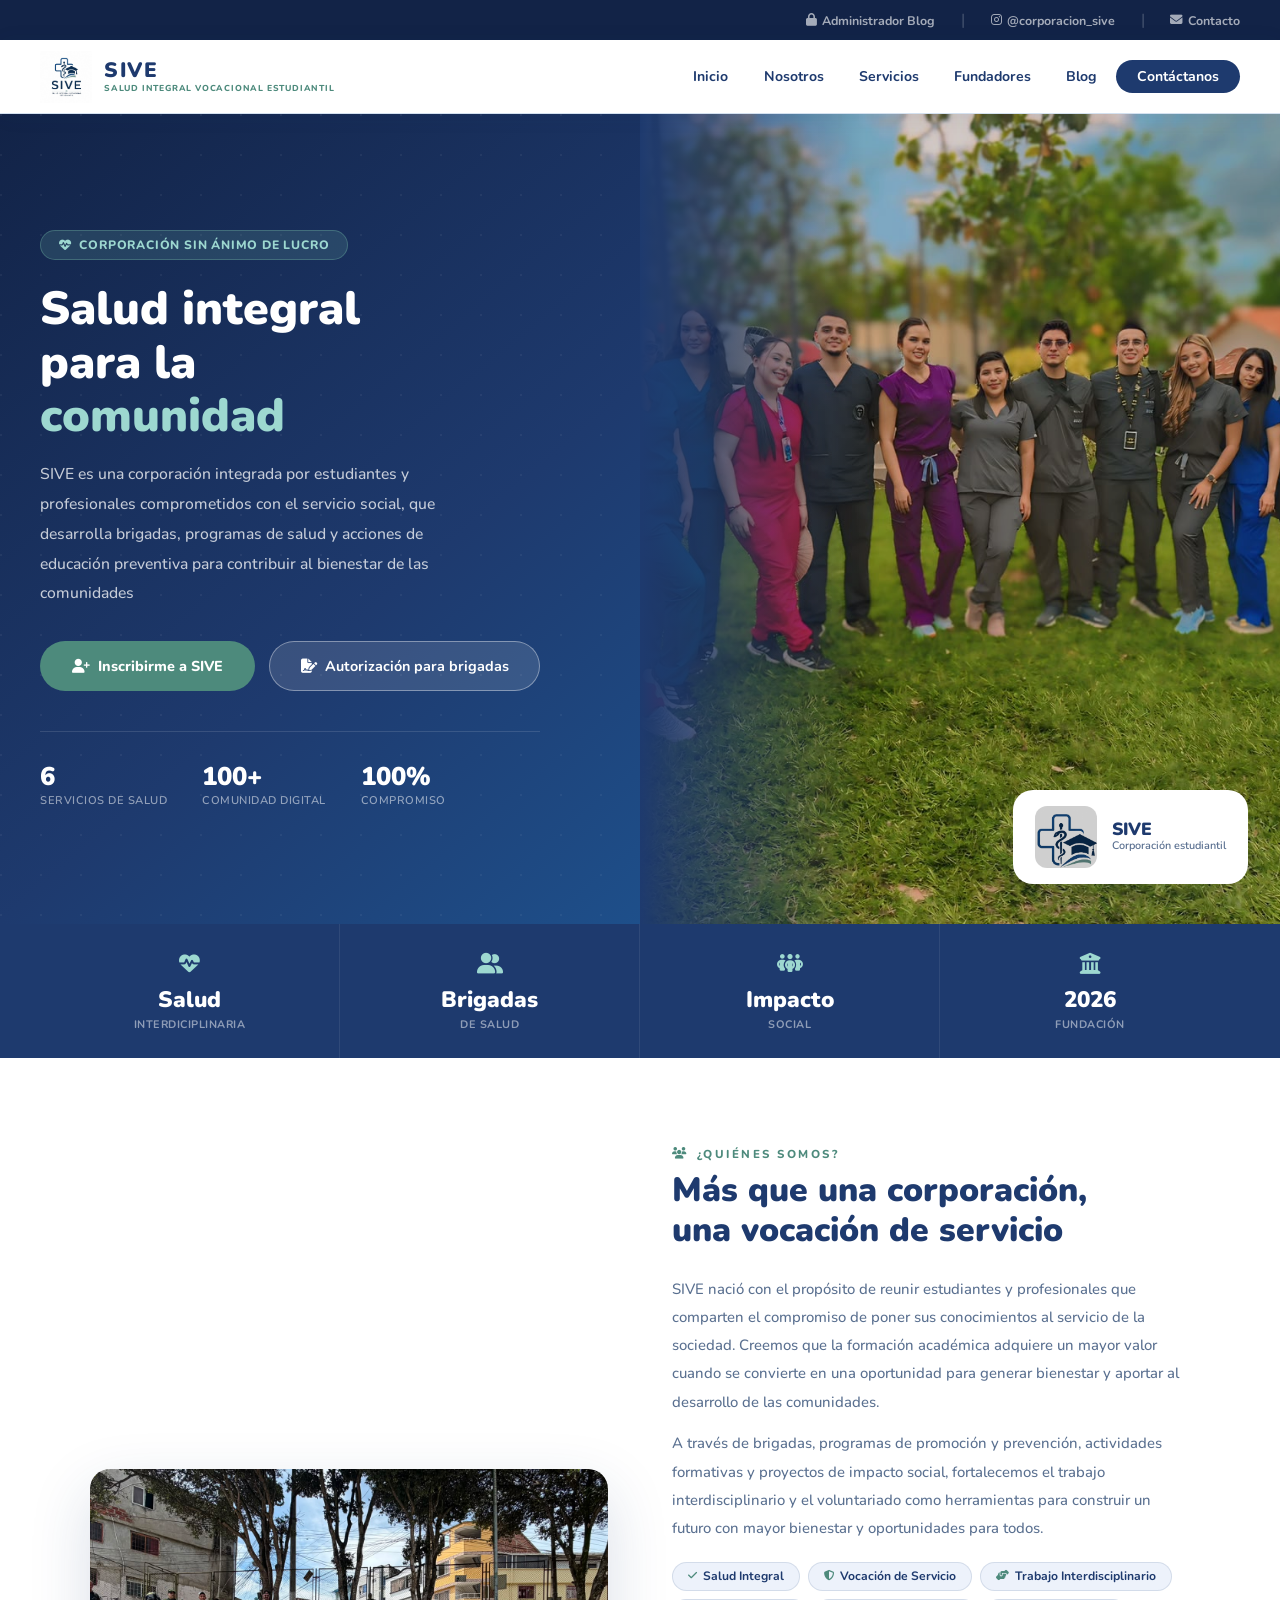
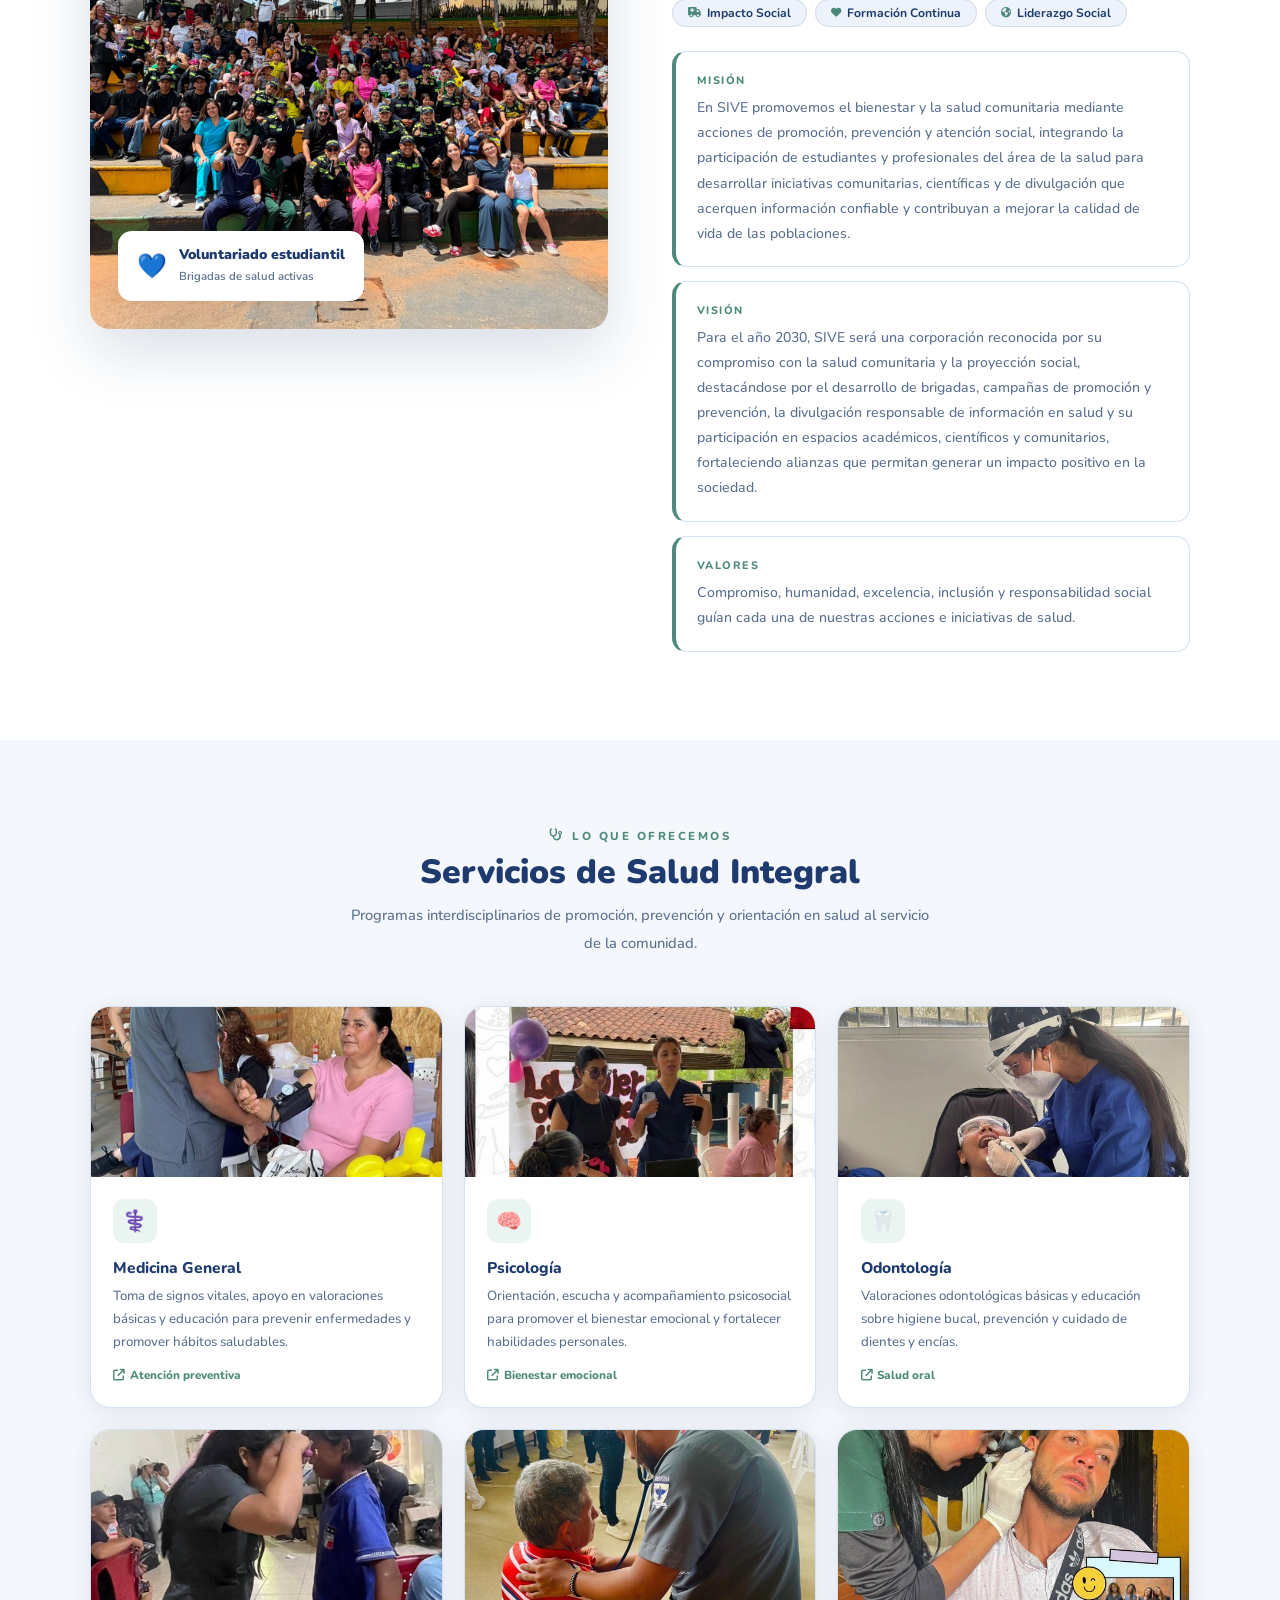
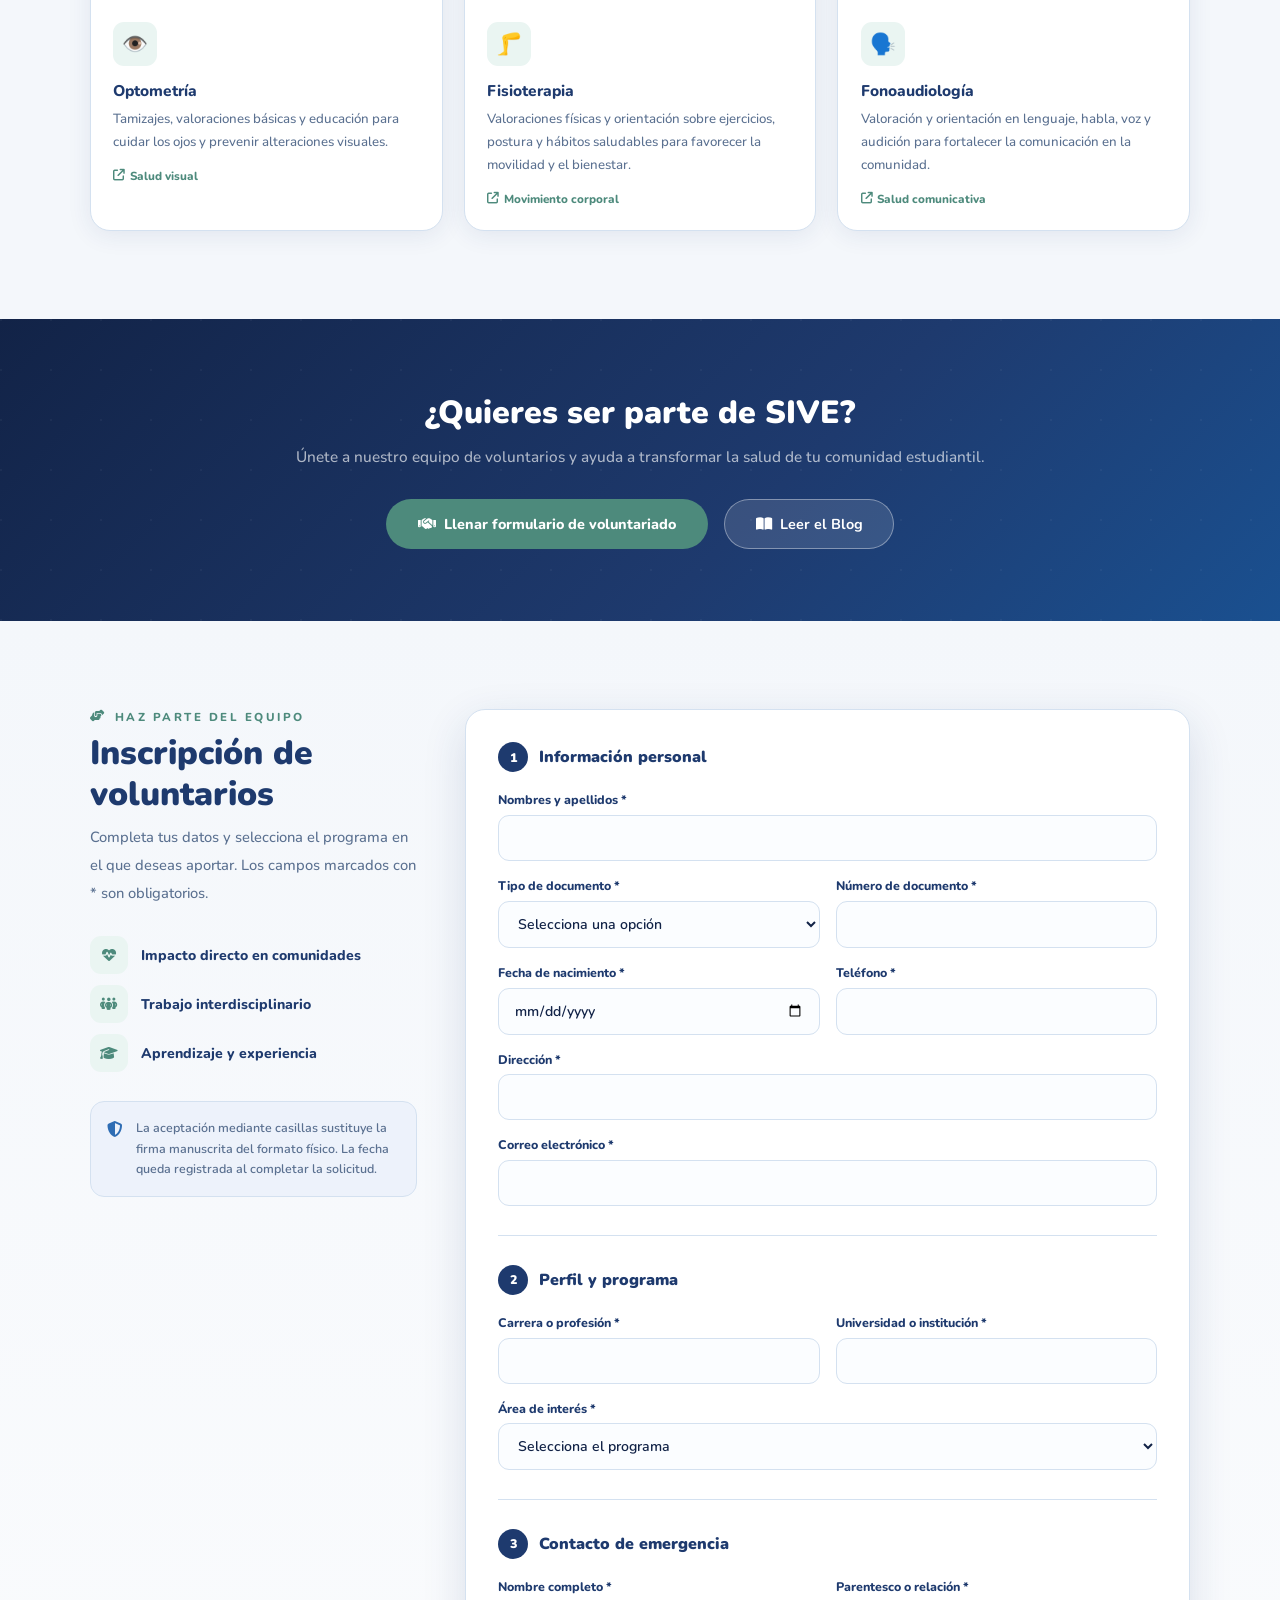
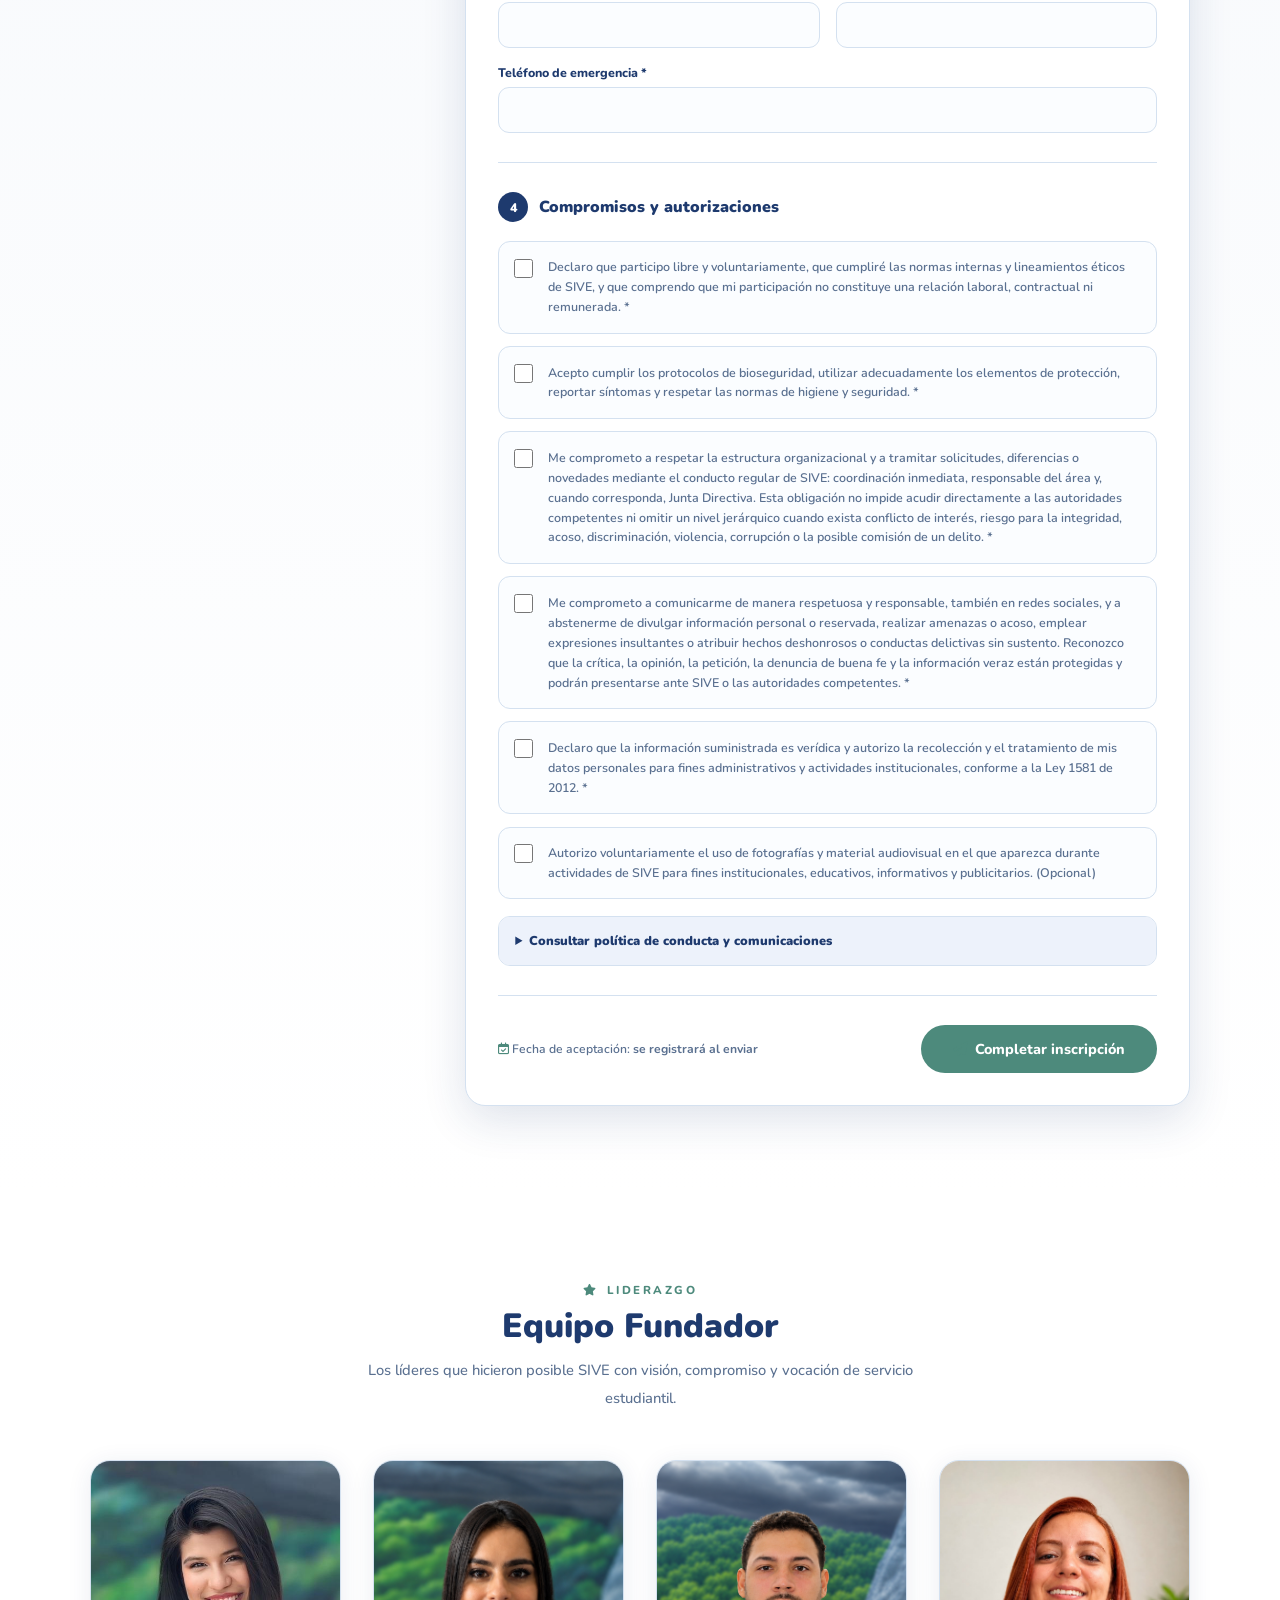
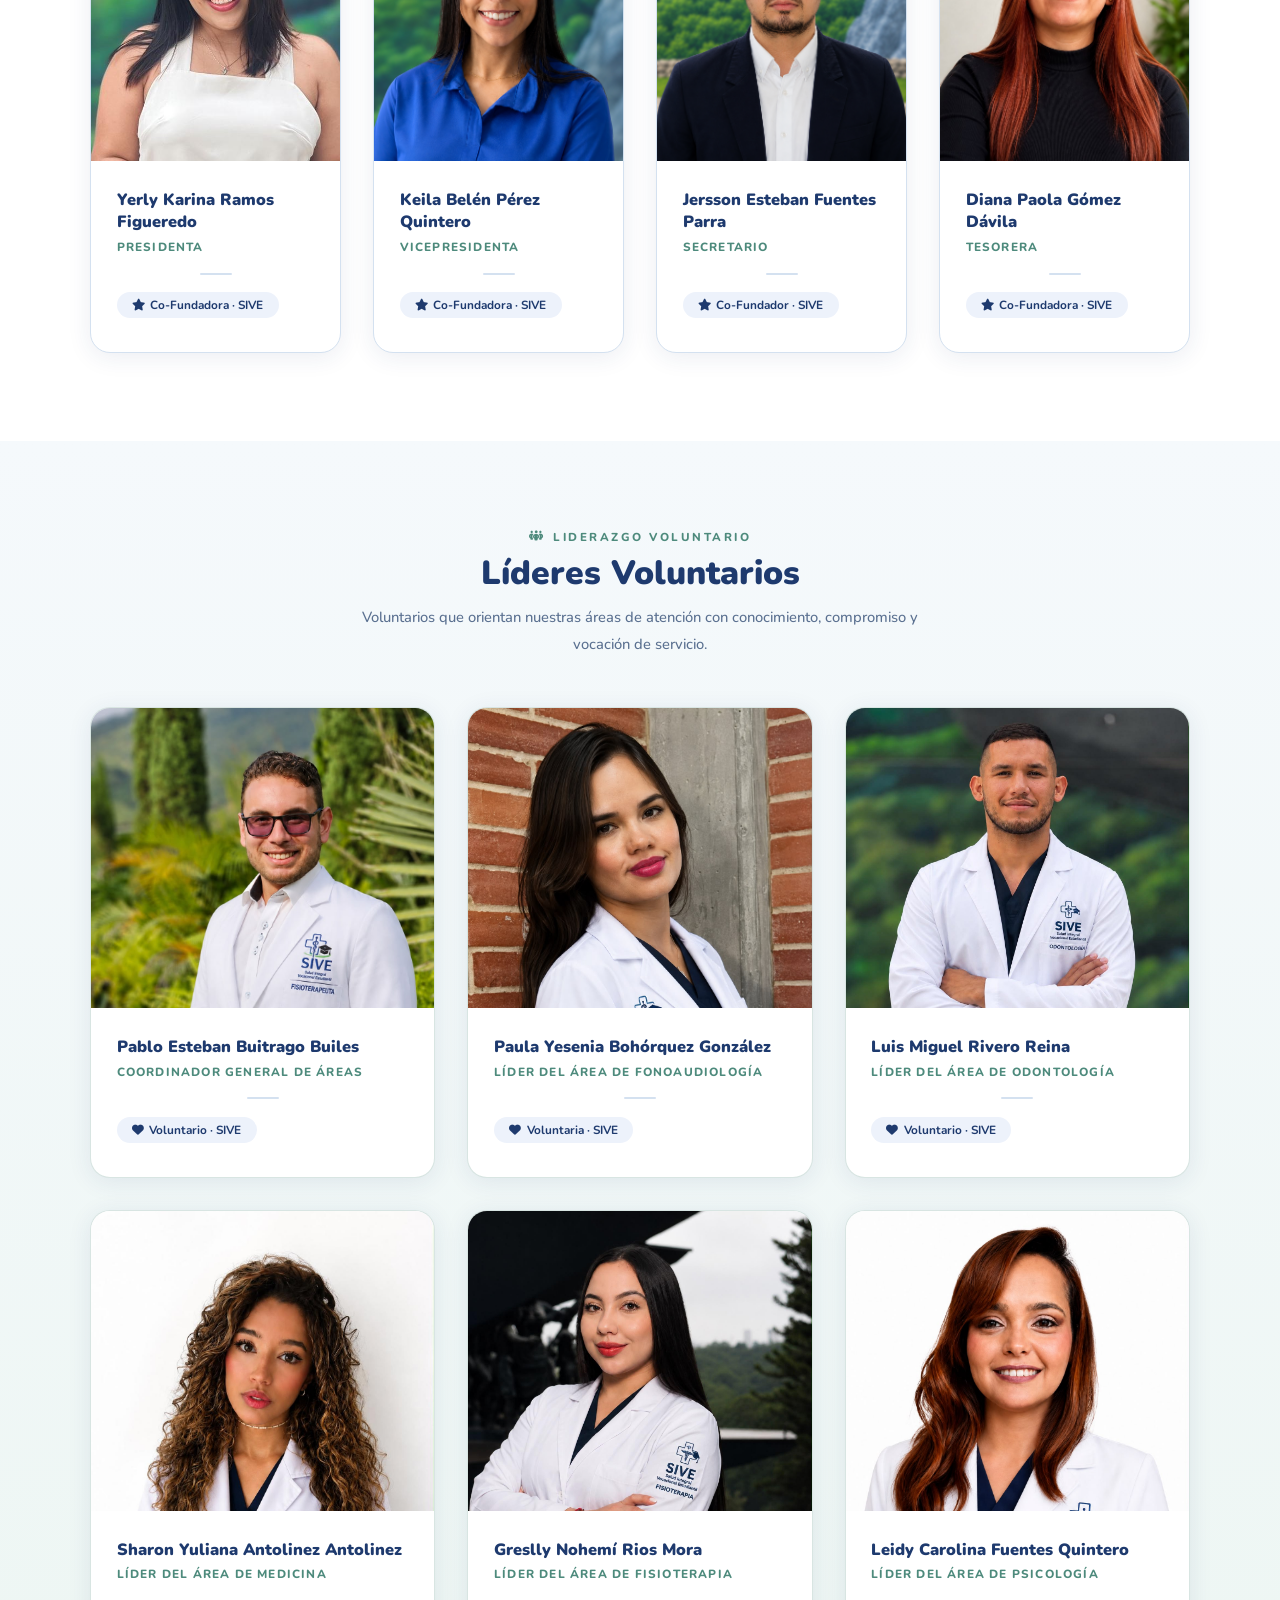
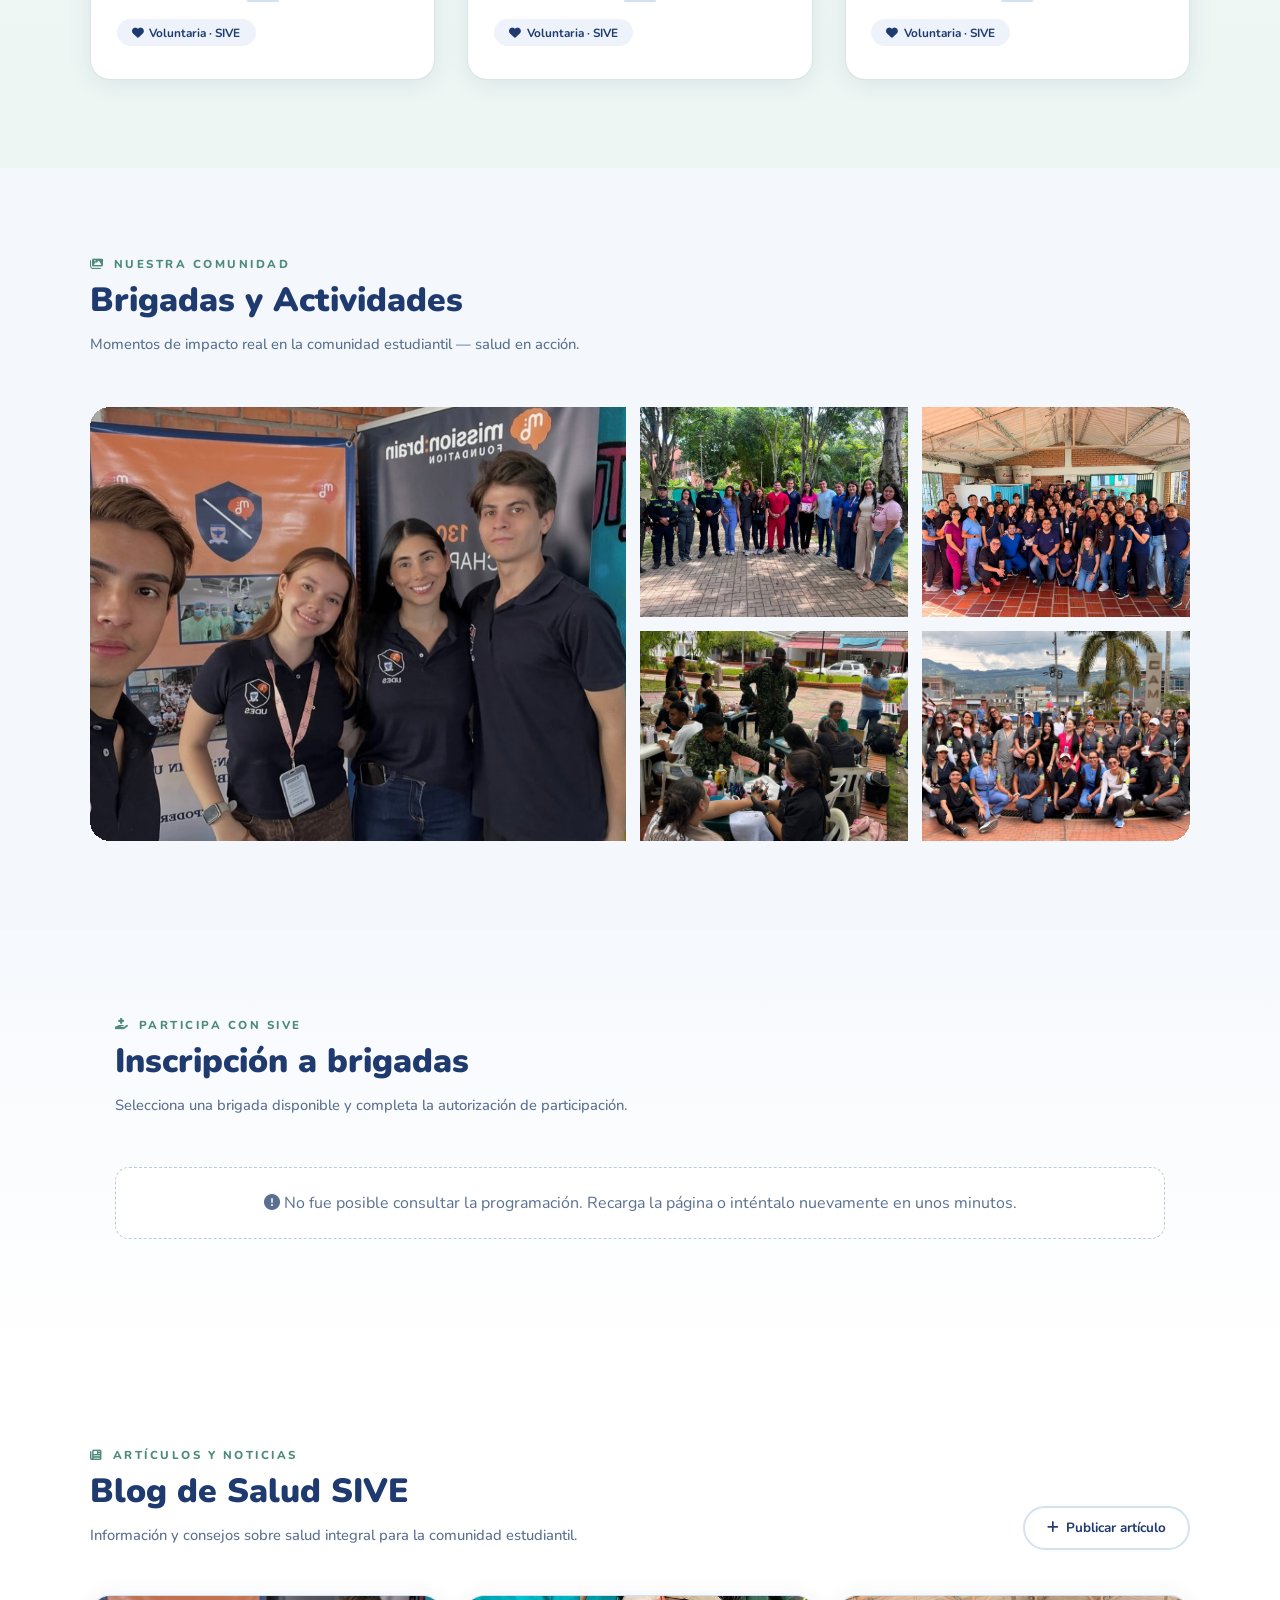
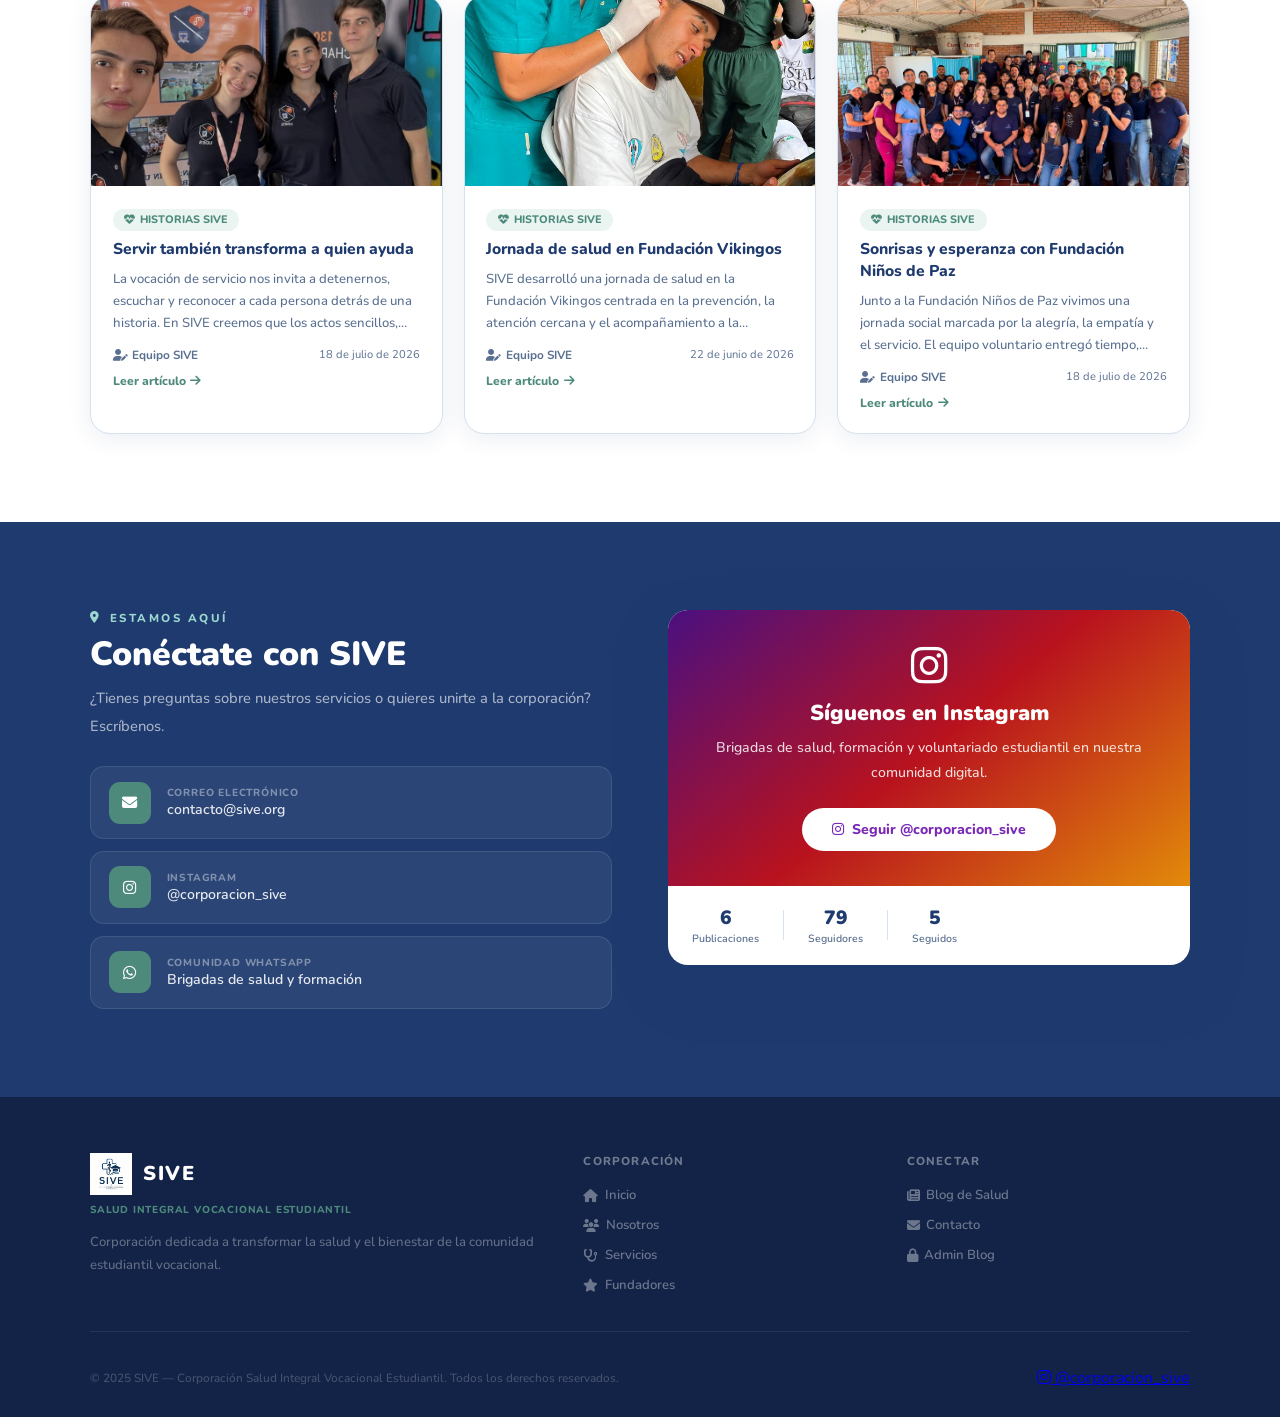
==== commit 8ee9966b: "sicologa" ====
--- a/index.html
+++ b/index.html
@@ -10,7 +10,7 @@
   <link rel="preconnect" href="https://fonts.gstatic.com" crossorigin>
   <link rel="stylesheet" href="https://fonts.googleapis.com/css2?family=Nunito:wght@400;500;600;700;800;900&display=swap">
   <link rel="stylesheet" href="https://cdnjs.cloudflare.com/ajax/libs/font-awesome/6.5.0/css/all.min.css">
-  <link rel="stylesheet" href="styles.css?v=20260823i">
+  <link rel="stylesheet" href="styles.css?v=20260824j">
 </head>
 <body>
 
@@ -528,10 +528,10 @@
 
         <article class="fnd-card leader-card">
           <div class="fnd-img-wrap">
-            <img src="lider-paula-fonoaudiologia.jpg" alt="Paula, líder del área de Fonoaudiología" loading="lazy">
-          </div>
-          <div class="fnd-body">
-            <div class="fnd-name">Paula</div>
+            <img src="lider-paula-fonoaudiologia.jpg" alt="Paula Yesenia Bohórquez González, líder del área de Fonoaudiología" loading="lazy">
+          </div>
+          <div class="fnd-body">
+            <div class="fnd-name">Paula Yesenia Bohórquez González</div>
             <div class="fnd-role">Líder del área de Fonoaudiología</div>
             <div class="fnd-hr"></div>
             <span class="fnd-tag"><i class="fa-solid fa-heart"></i> Voluntaria · SIVE</span>
@@ -569,6 +569,18 @@
           <div class="fnd-body">
             <div class="fnd-name">Greslly Nohemí Rios Mora</div>
             <div class="fnd-role">Líder del área de Fisioterapia</div>
+            <div class="fnd-hr"></div>
+            <span class="fnd-tag"><i class="fa-solid fa-heart"></i> Voluntaria · SIVE</span>
+          </div>
+        </article>
+
+        <article class="fnd-card leader-card">
+          <div class="fnd-img-wrap">
+            <img src="lider-leidy-fuentes.jpg" alt="Leidy Carolina Fuentes Quintero" loading="lazy">
+          </div>
+          <div class="fnd-body">
+            <div class="fnd-name">Leidy Carolina Fuentes Quintero</div>
+            <div class="fnd-role">Líder del área de Psicología</div>
             <div class="fnd-hr"></div>
             <span class="fnd-tag"><i class="fa-solid fa-heart"></i> Voluntaria · SIVE</span>
           </div>
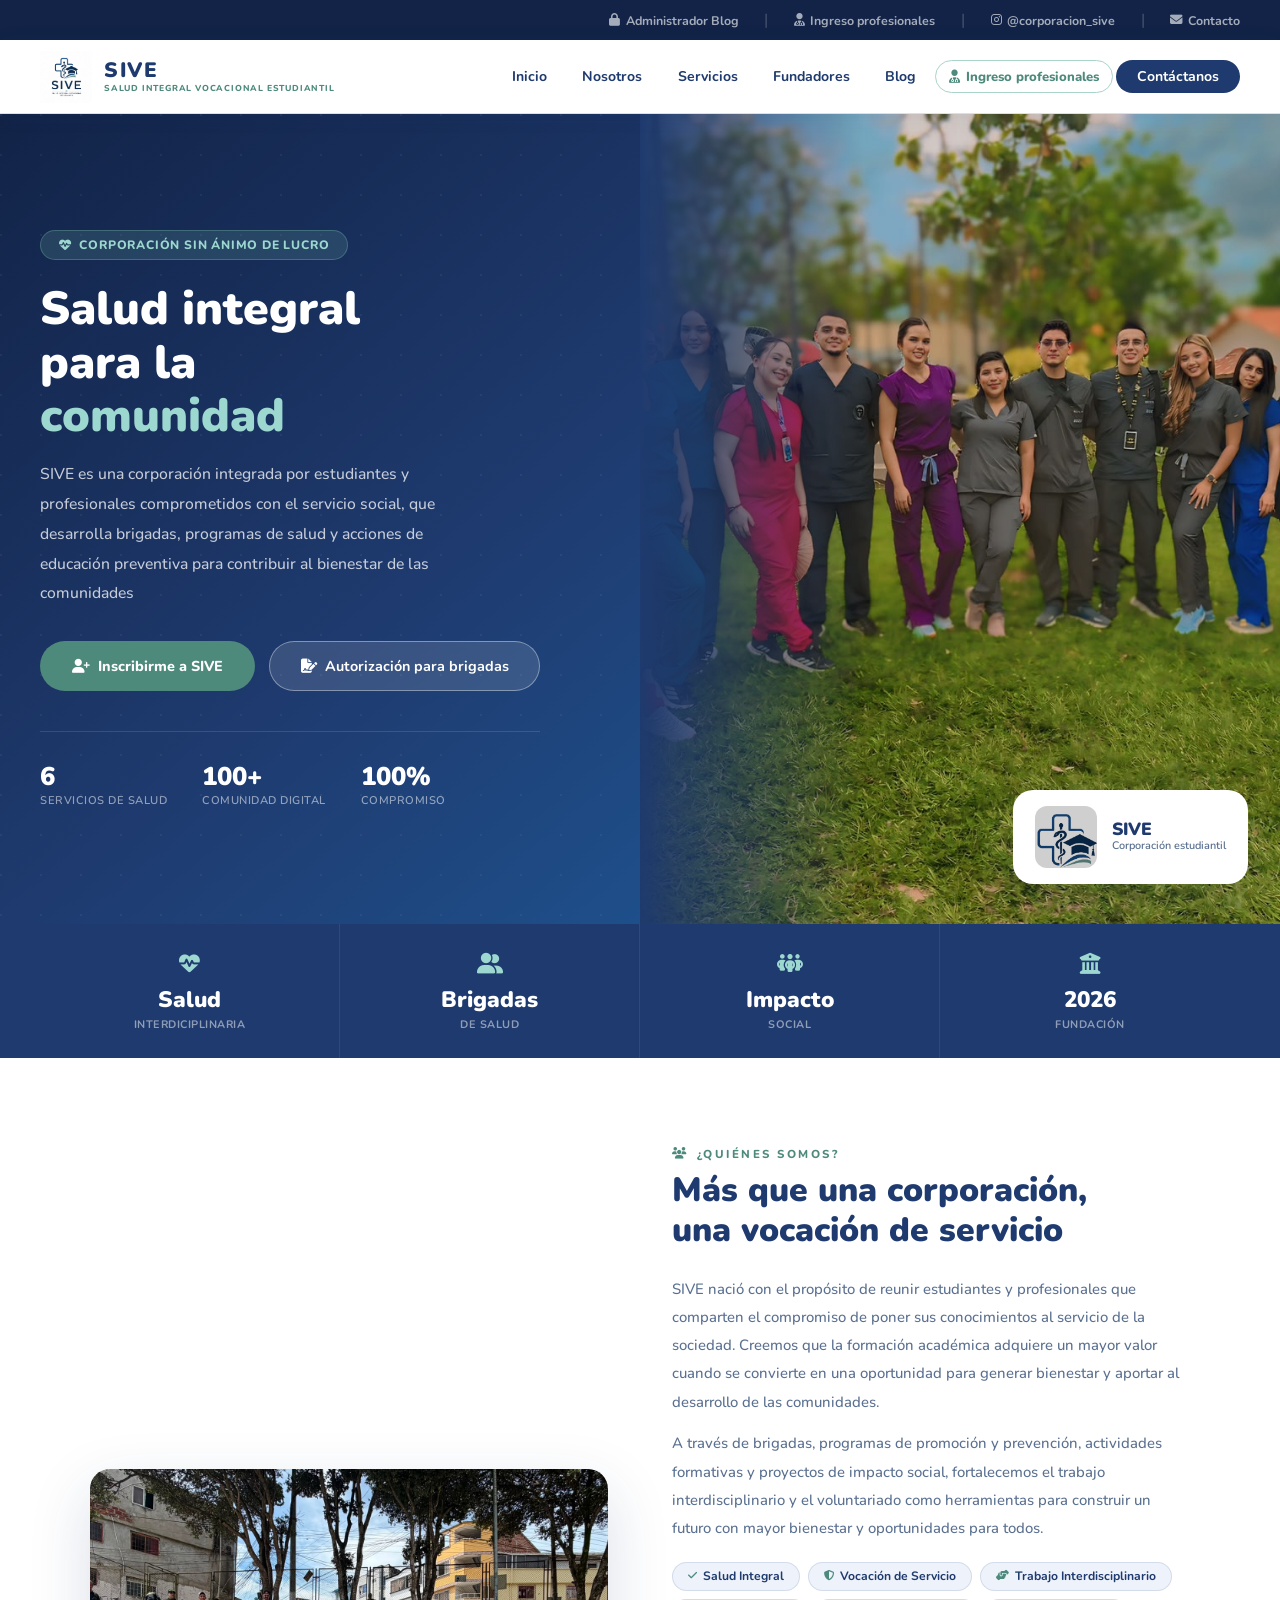
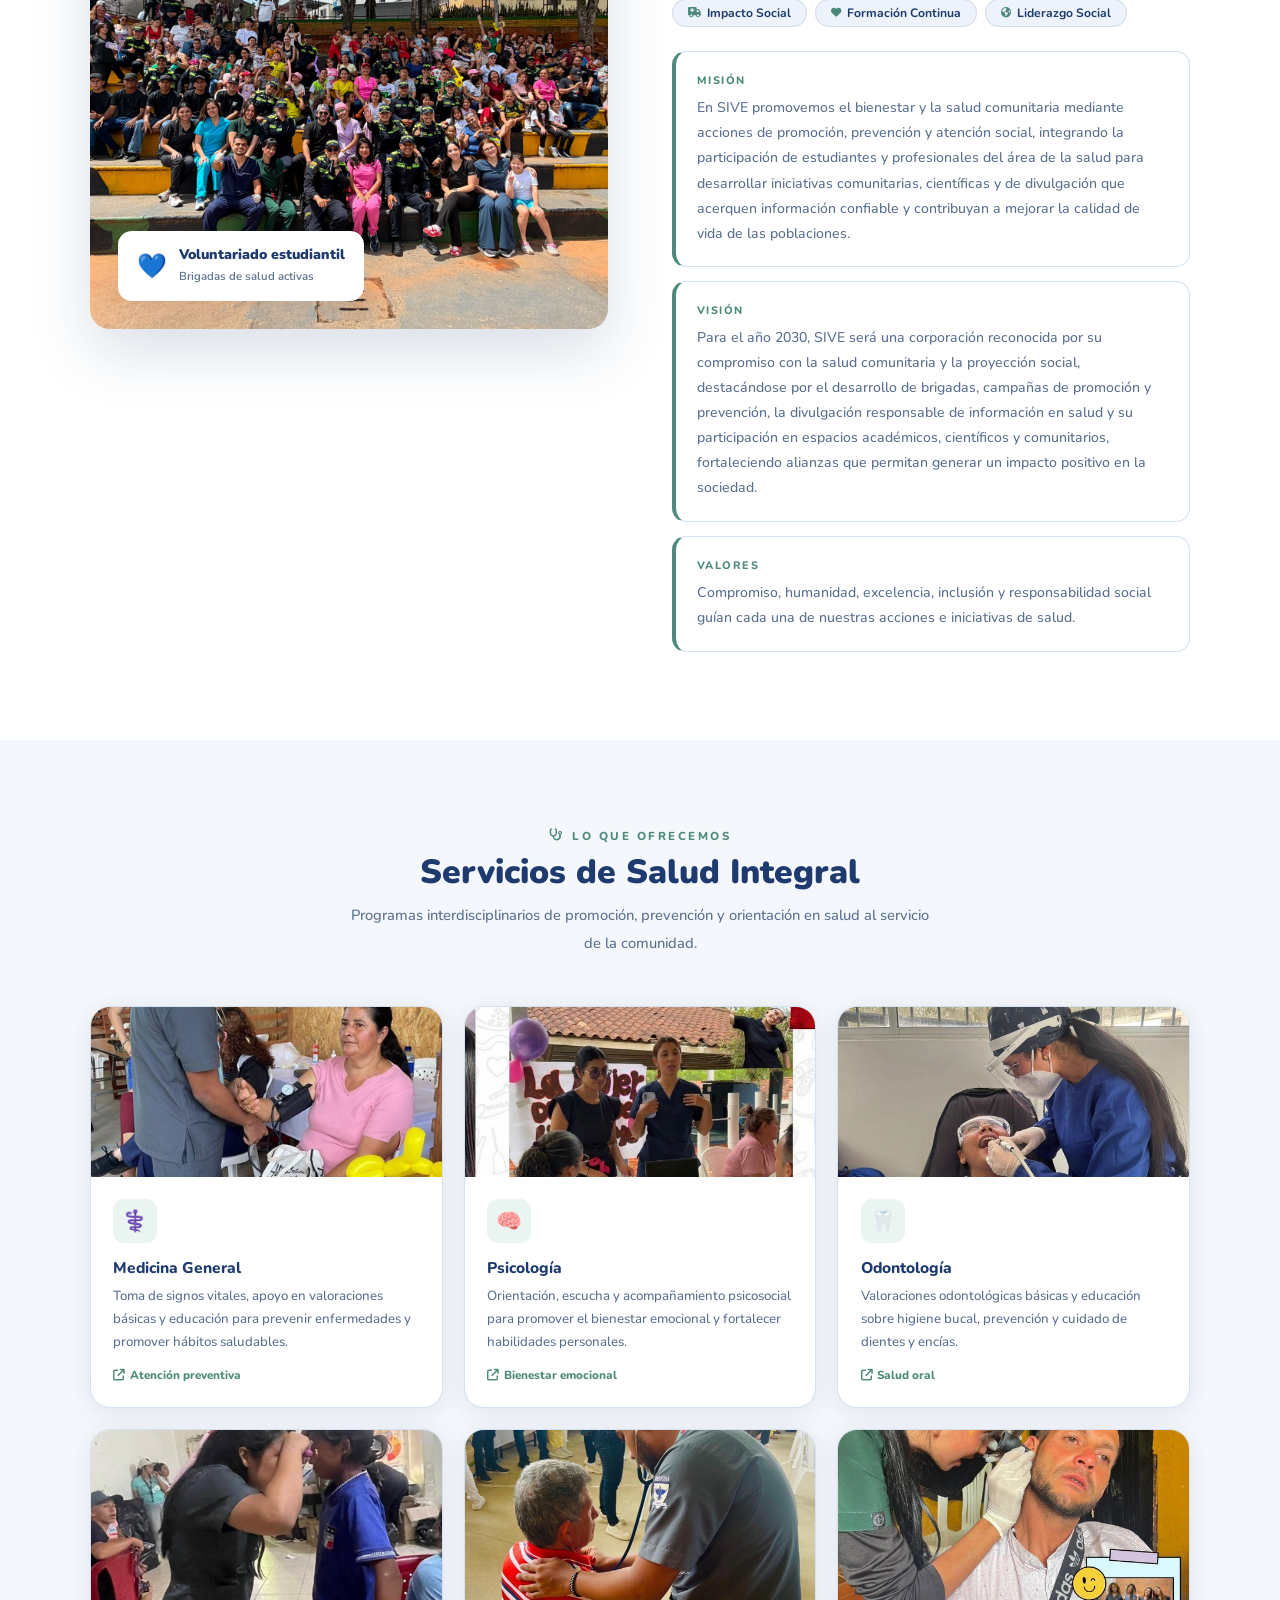
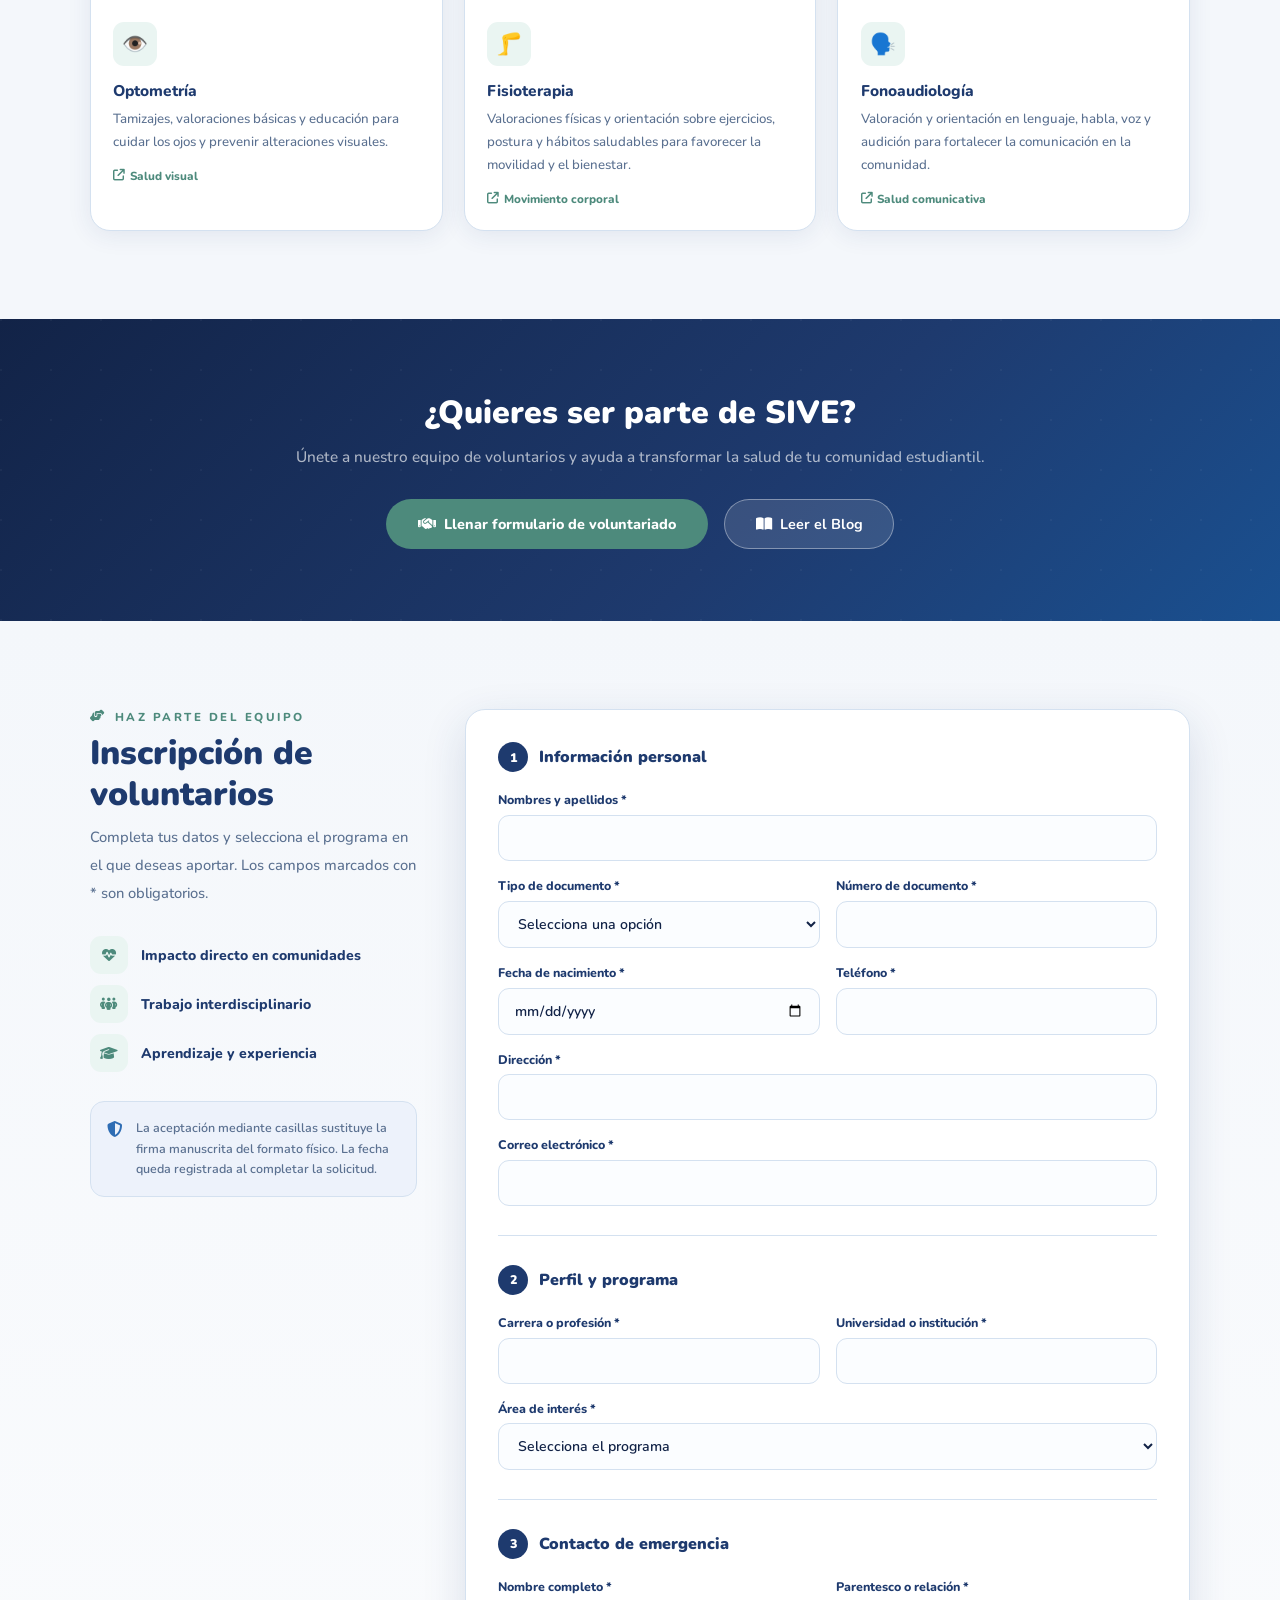
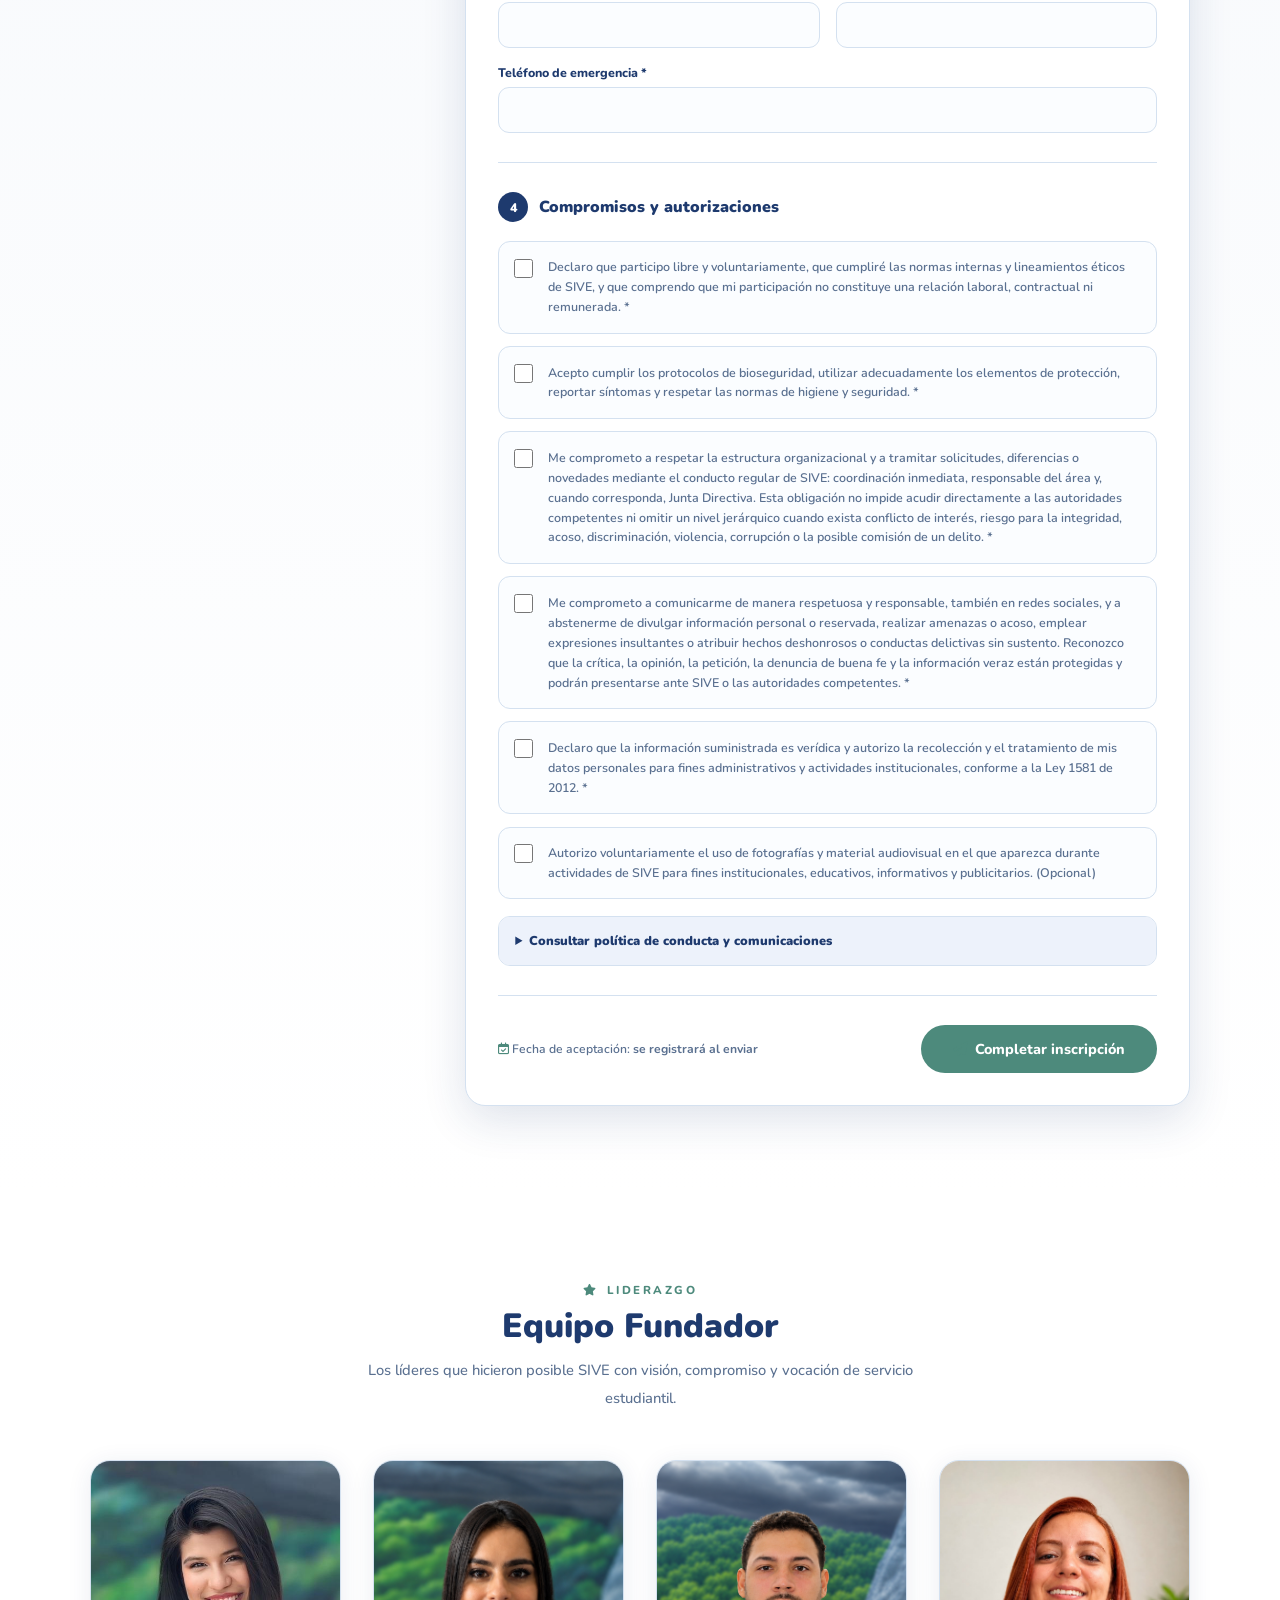
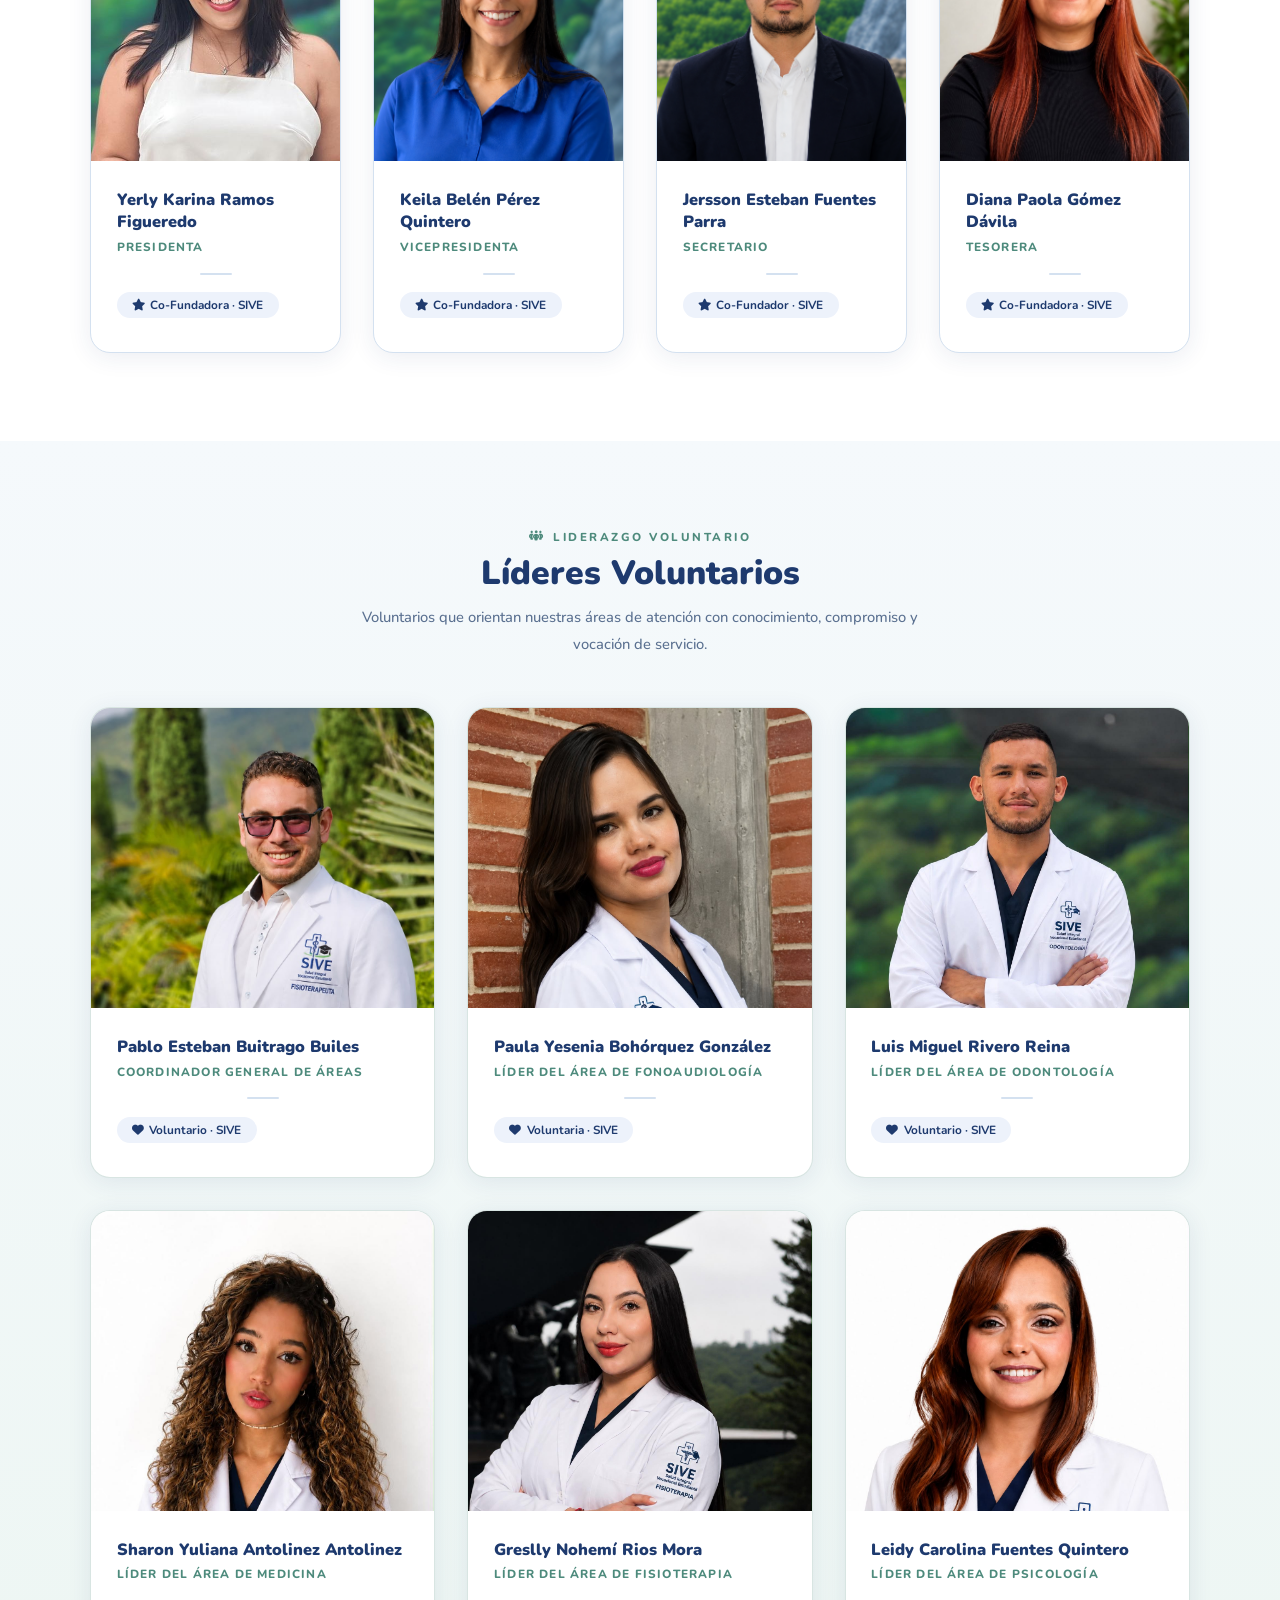
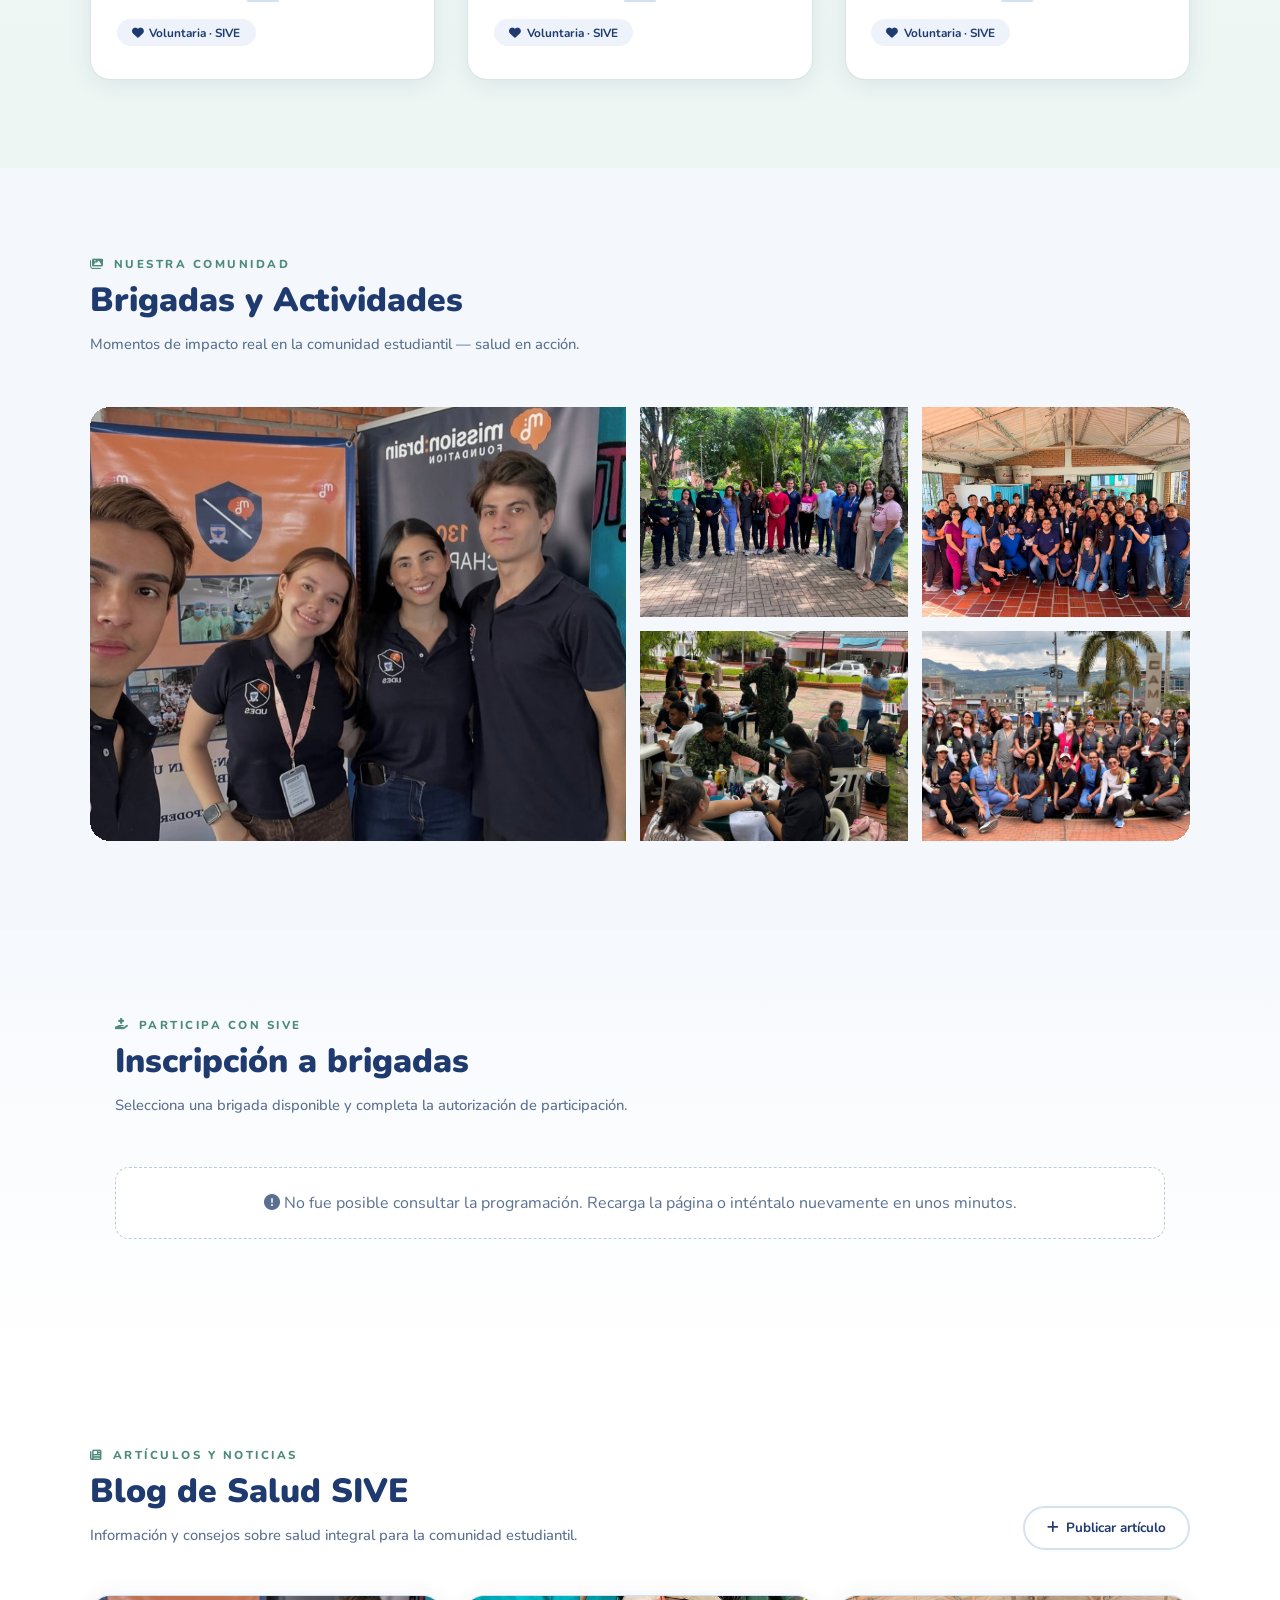
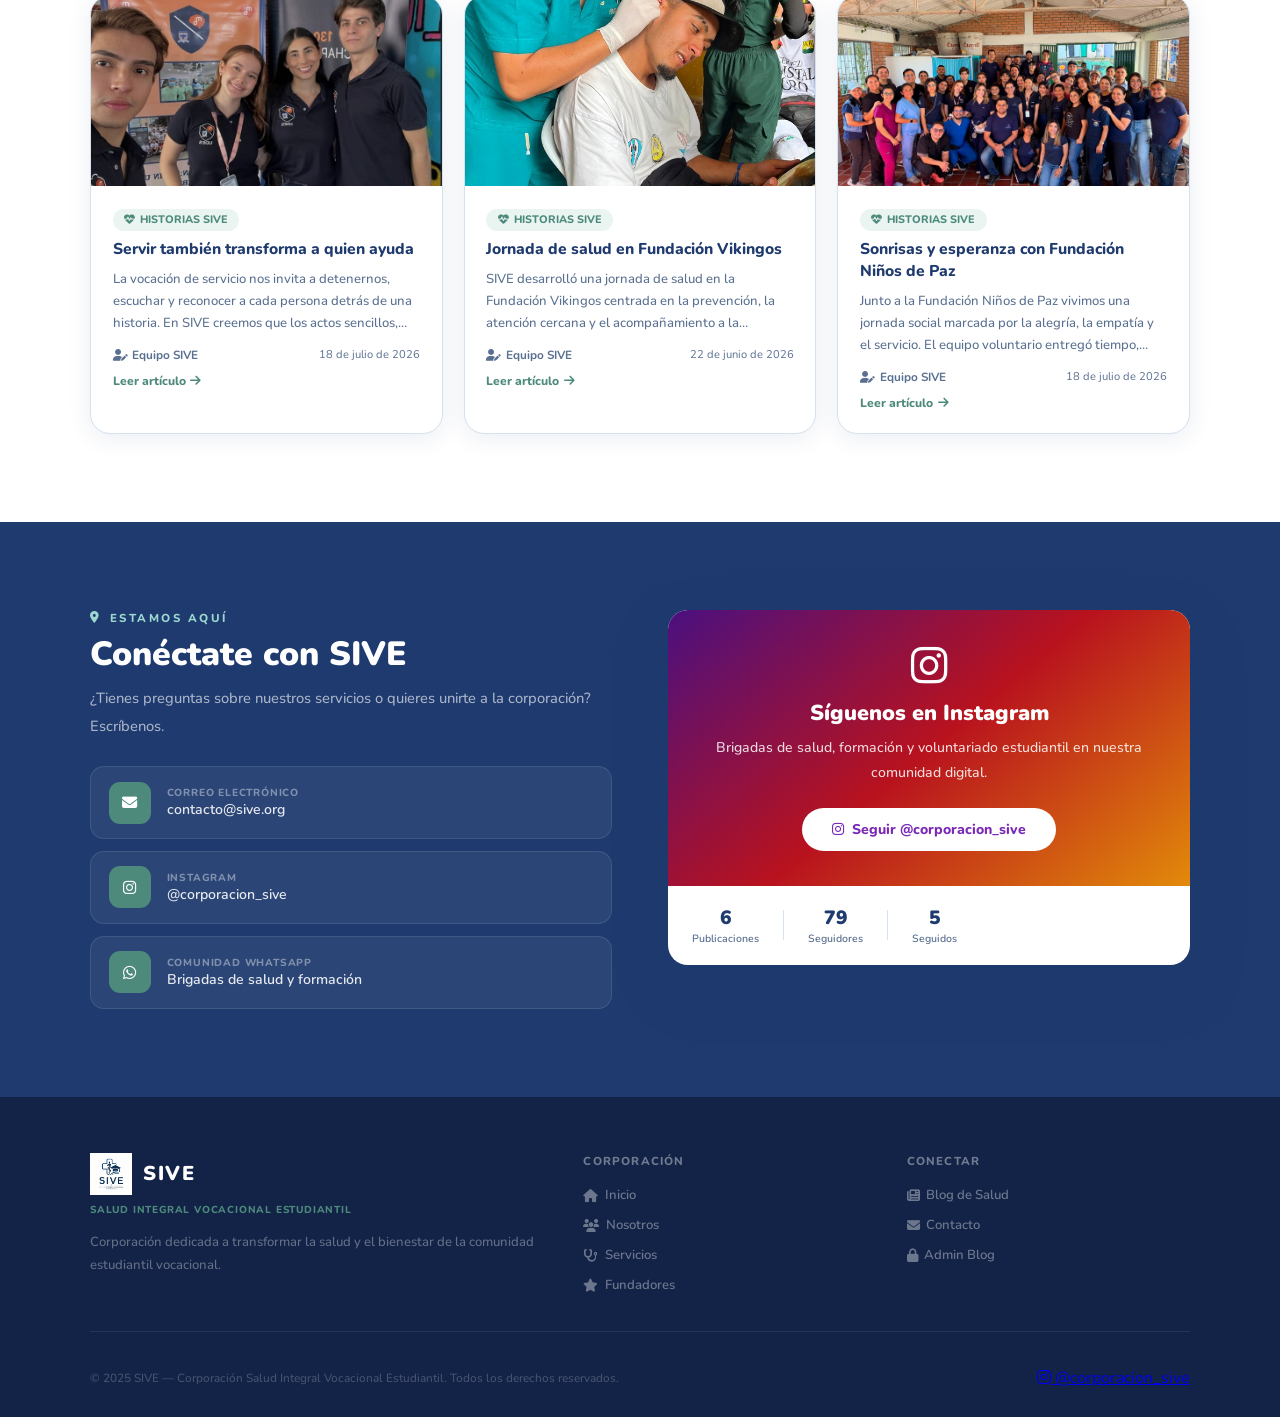
==== commit 0e31cc3f: "sc" ====
--- a/index.html
+++ b/index.html
@@ -20,6 +20,8 @@
   <div class="topbar">
     <a onclick="openAdmin()"><i class="fa-solid fa-lock"></i> Administrador Blog</a>
     <span class="tb-sep">|</span>
+    <a href="portal-profesionales/"><i class="fa-solid fa-user-doctor"></i> Ingreso profesionales</a>
+    <span class="tb-sep">|</span>
     <a href="https://www.instagram.com/corporacion_sive" target="_blank" rel="noopener">
       <i class="fa-brands fa-instagram"></i> @corporacion_sive
     </a>
@@ -44,6 +46,7 @@
       <li><button onclick="goTo('servicios')">Servicios</button></li>
       <li><button onclick="goTo('fundadores')">Fundadores</button></li>
       <li><button onclick="goTo('blog')">Blog</button></li>
+      <li><a class="nav-professionals" href="portal-profesionales/"><i class="fa-solid fa-user-doctor"></i> Ingreso profesionales</a></li>
       <li><button class="nav-cta" onclick="goTo('contacto')">Contáctanos</button></li>
     </ul>
   </nav>
@@ -365,6 +368,11 @@
                 <option>Optometría</option>
                 <option>Fisioterapia</option>
                 <option>Fonoaudiología</option>
+                <option>Instrumentación quirúrgica</option>
+                <option>Enfermería</option>
+                <option>Farmacia</option>
+                <option>Auxiliar de enfermería</option>
+                <option>Otras áreas de la salud</option>
                 <option>Apoyo logístico y comunitario</option>
               </select>
             </label>
--- a/styles.css
+++ b/styles.css
@@ -112,6 +112,20 @@
   transition: all .18s;
 }
 .nav-links button:hover { background: var(--navy-lt); }
+.nav-professionals {
+  color: var(--teal);
+  font-size: .82rem;
+  font-weight: 800;
+  text-decoration: none;
+  border: 1px solid #a8d4c9;
+  border-radius: 30px;
+  padding: .43rem .8rem;
+  display: inline-flex;
+  align-items: center;
+  gap: .4rem;
+  transition: all .18s;
+}
+.nav-professionals:hover { background: var(--teal-lt); border-color: var(--teal); }
 .nav-cta {
   background: var(--navy) !important;
   color: #fff !important;
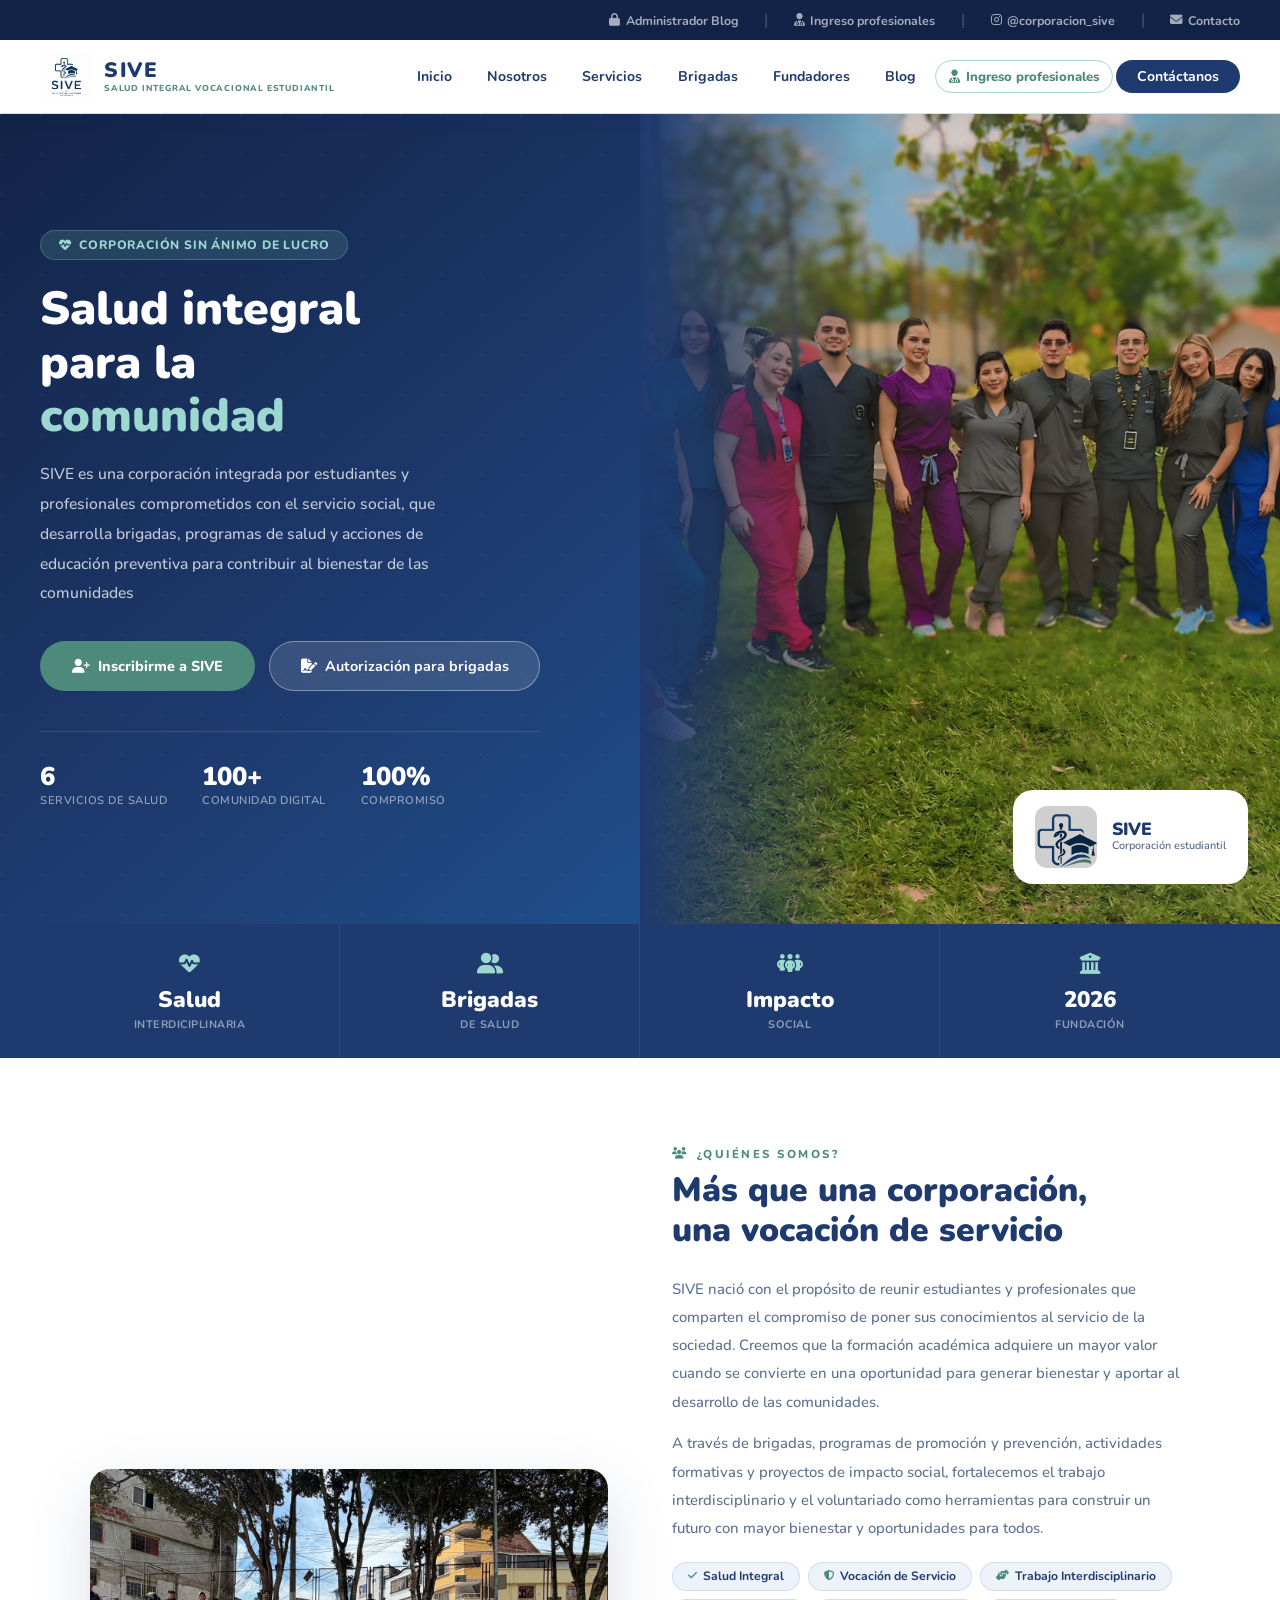
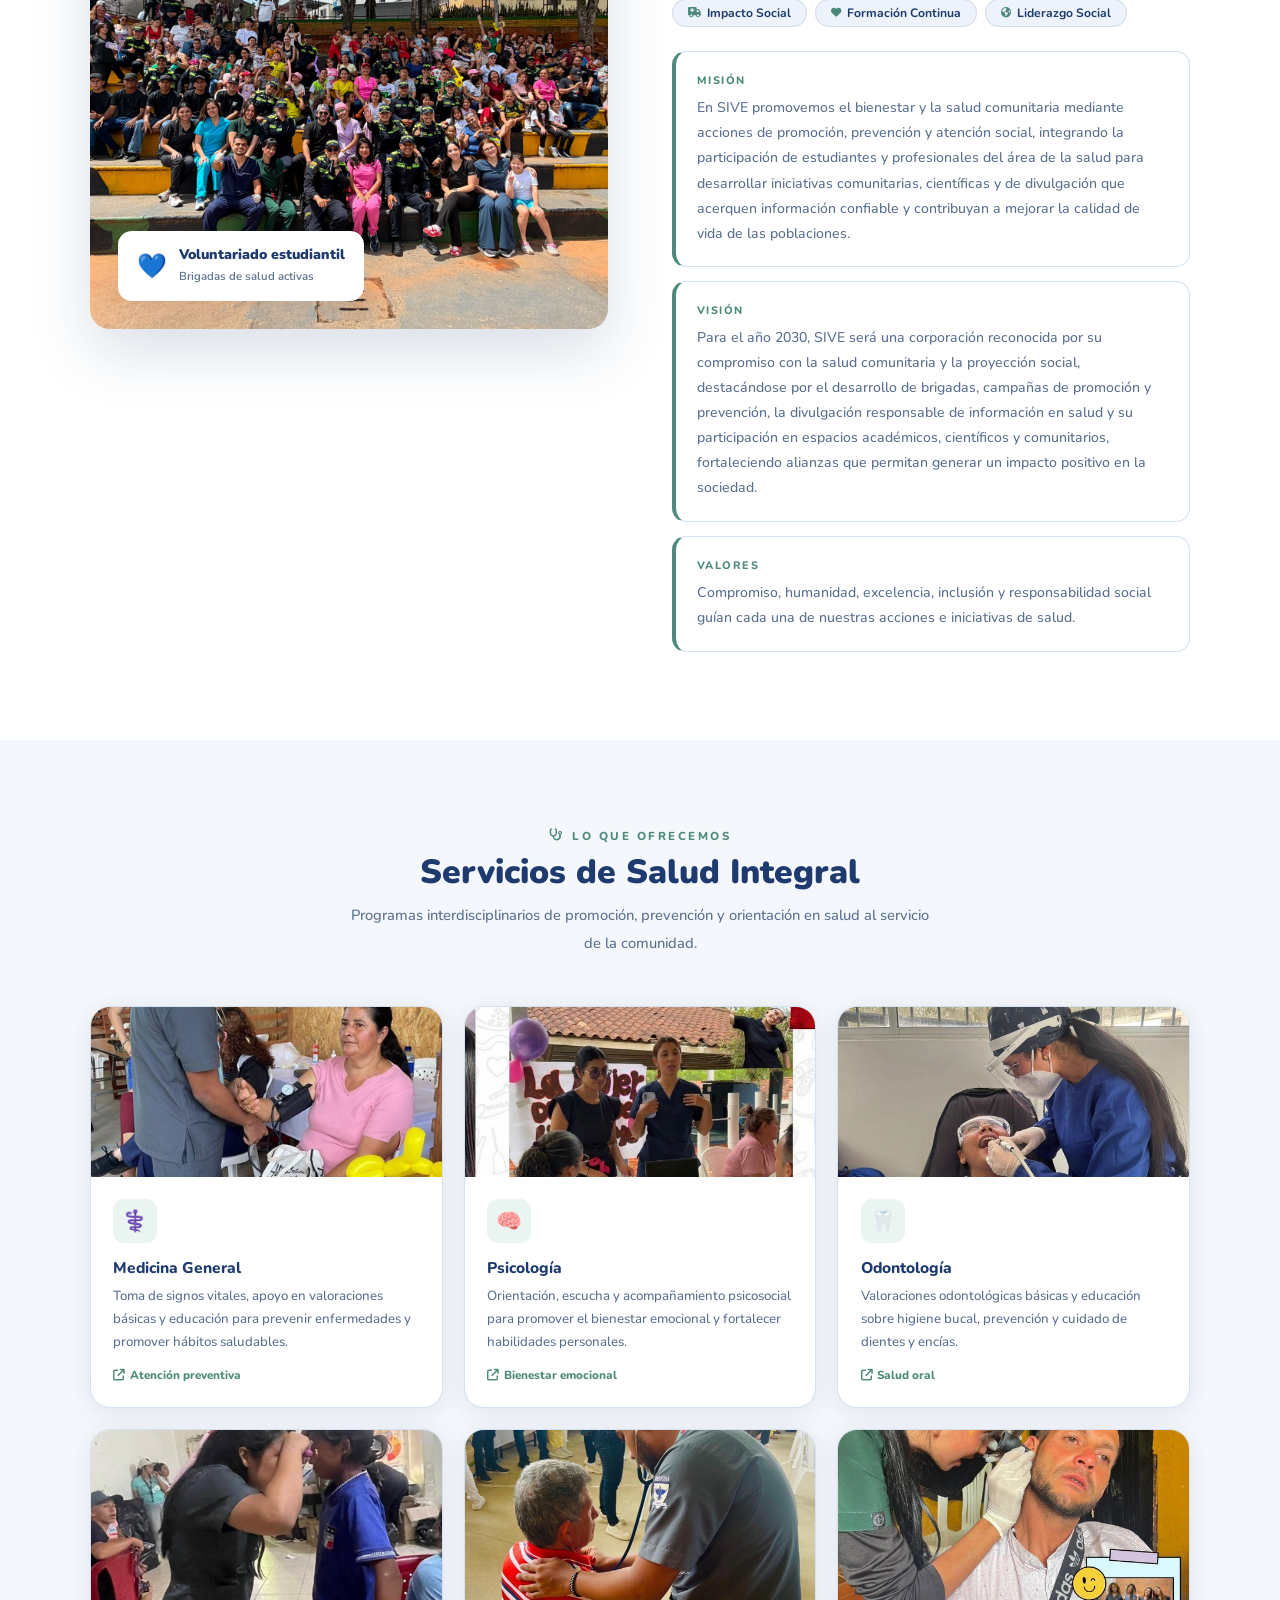
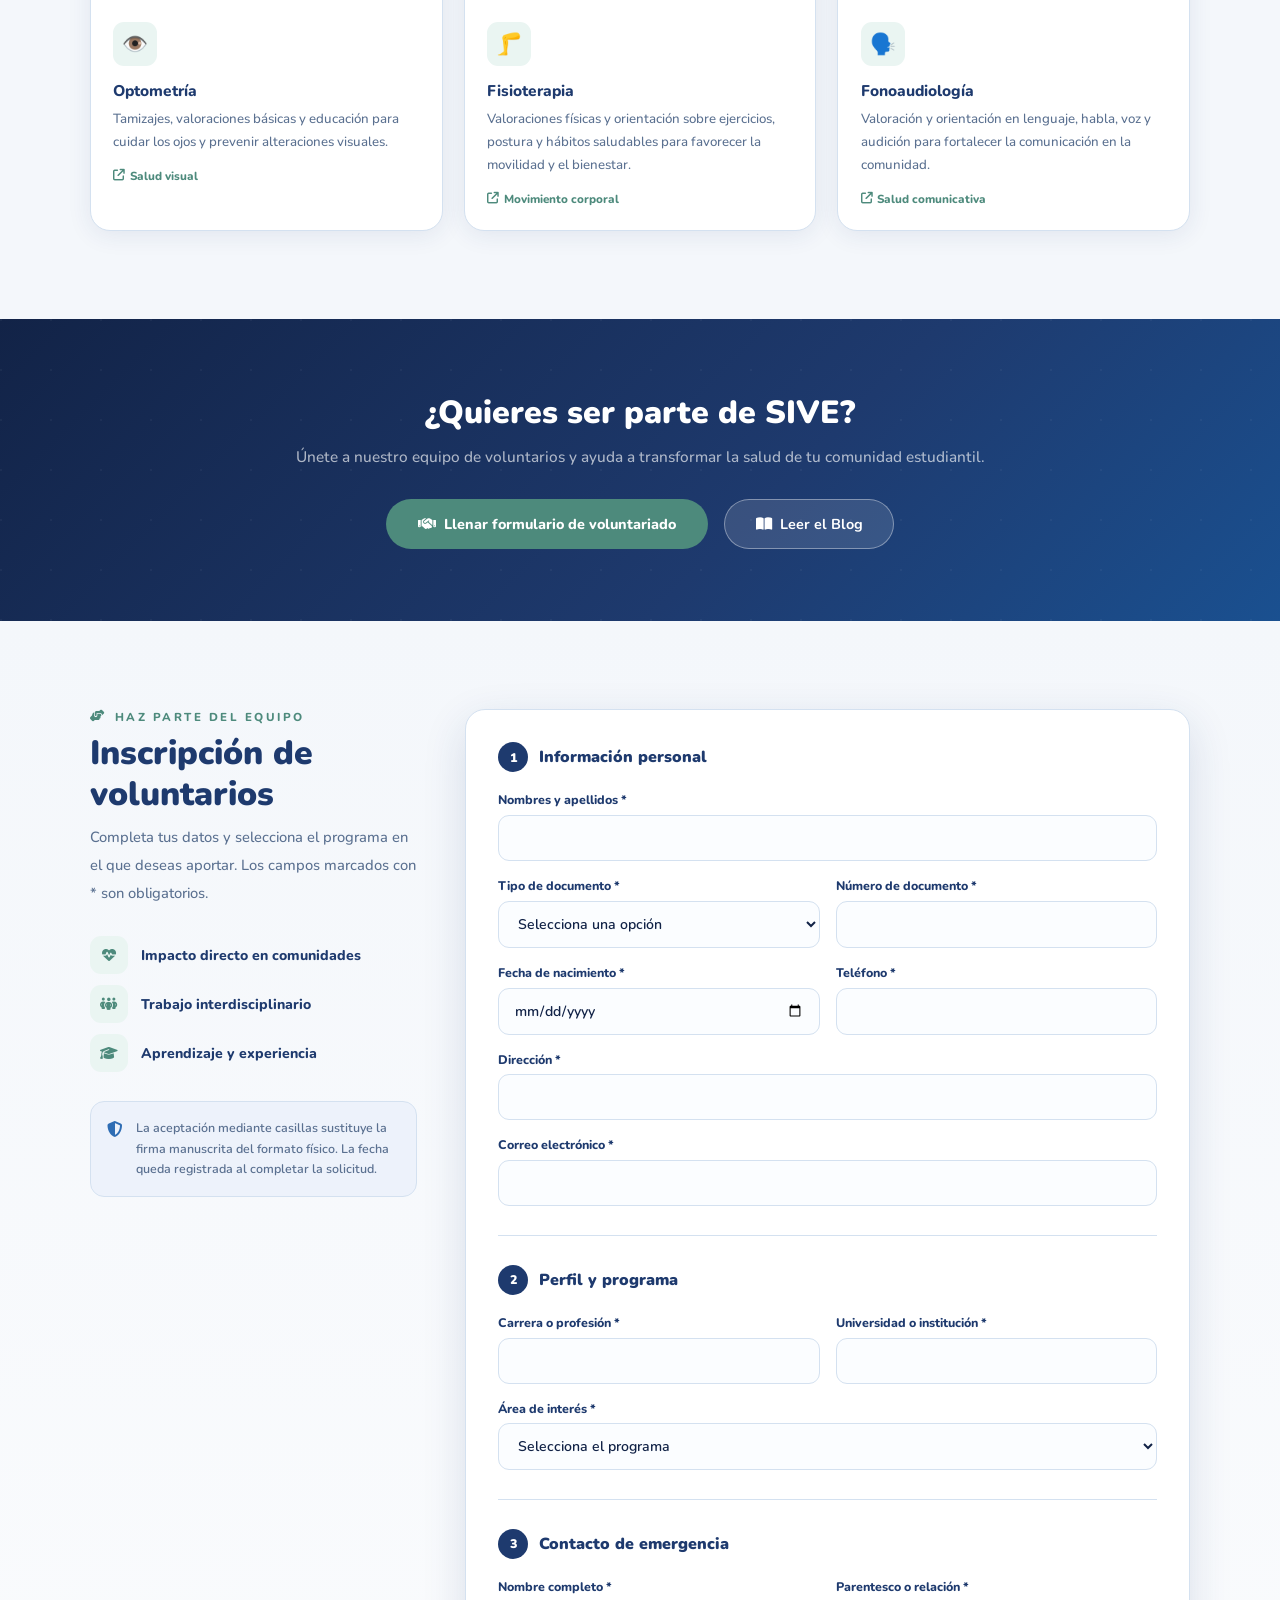
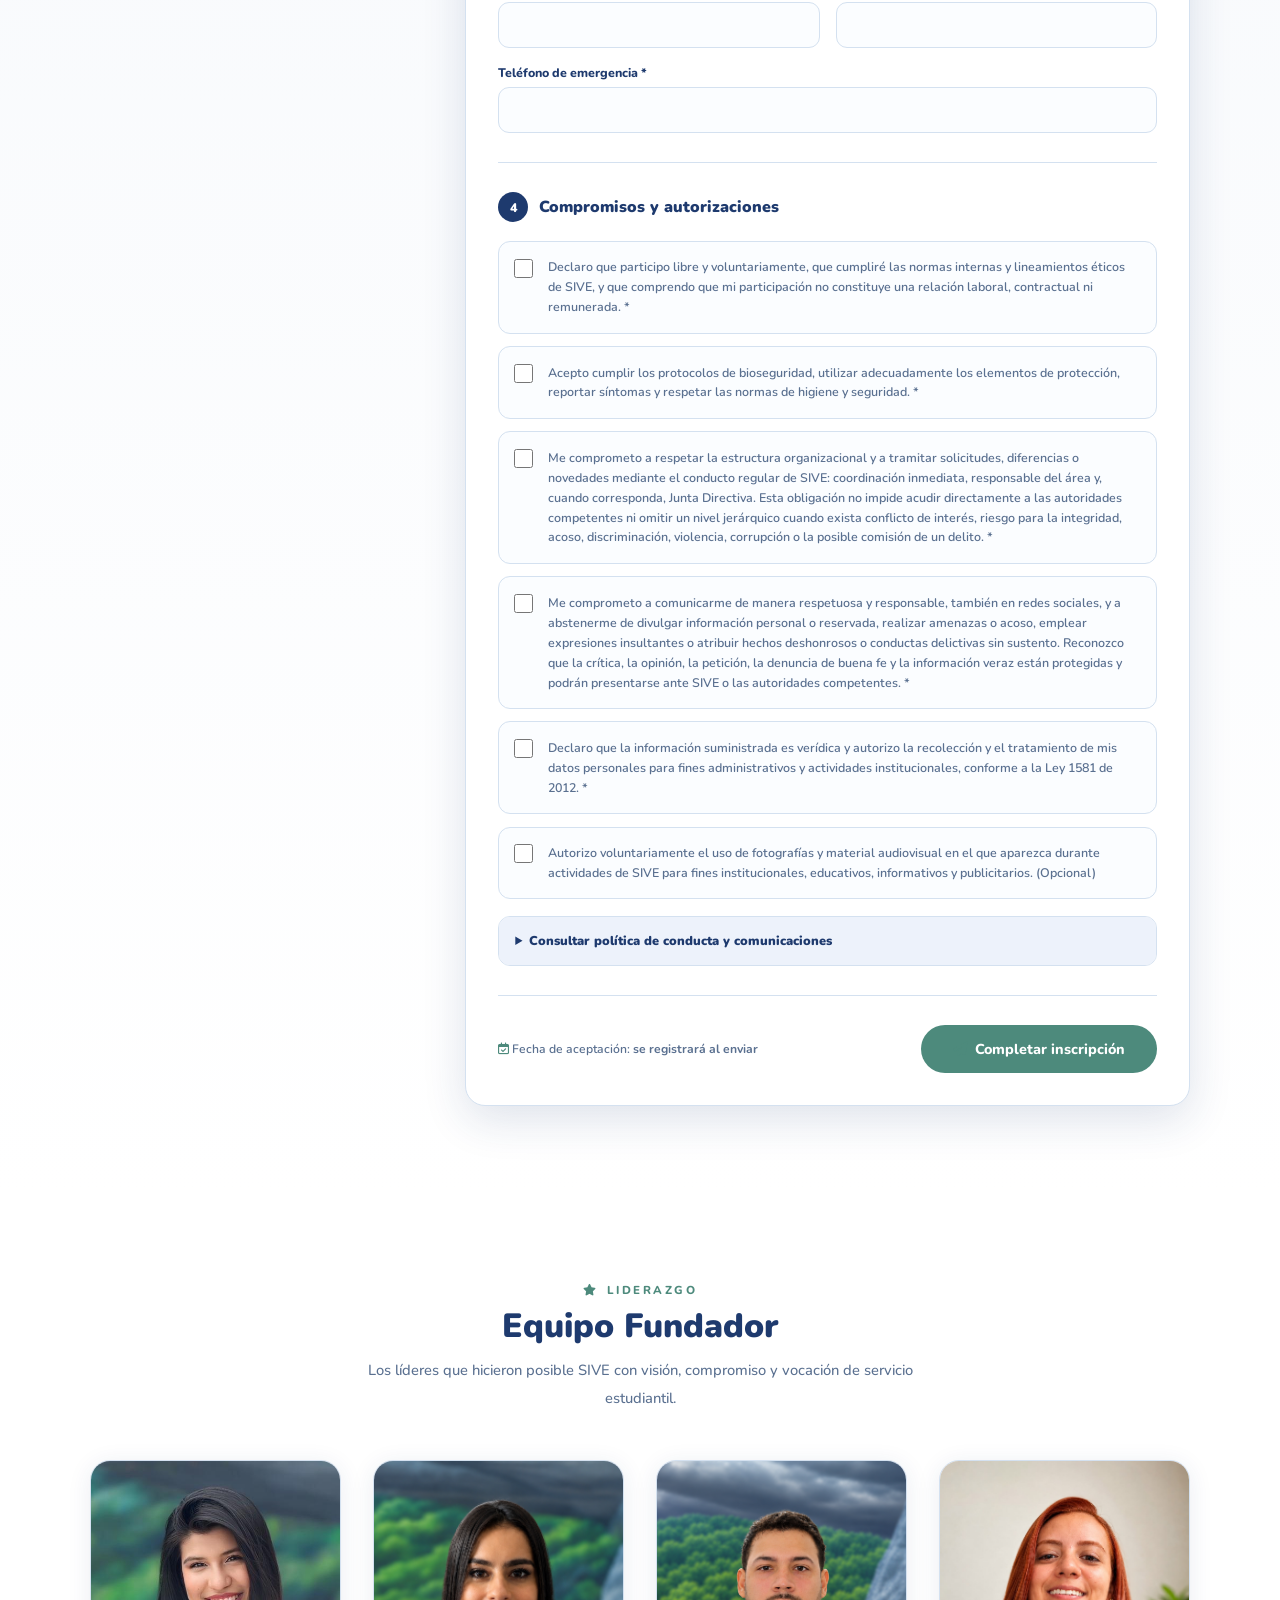
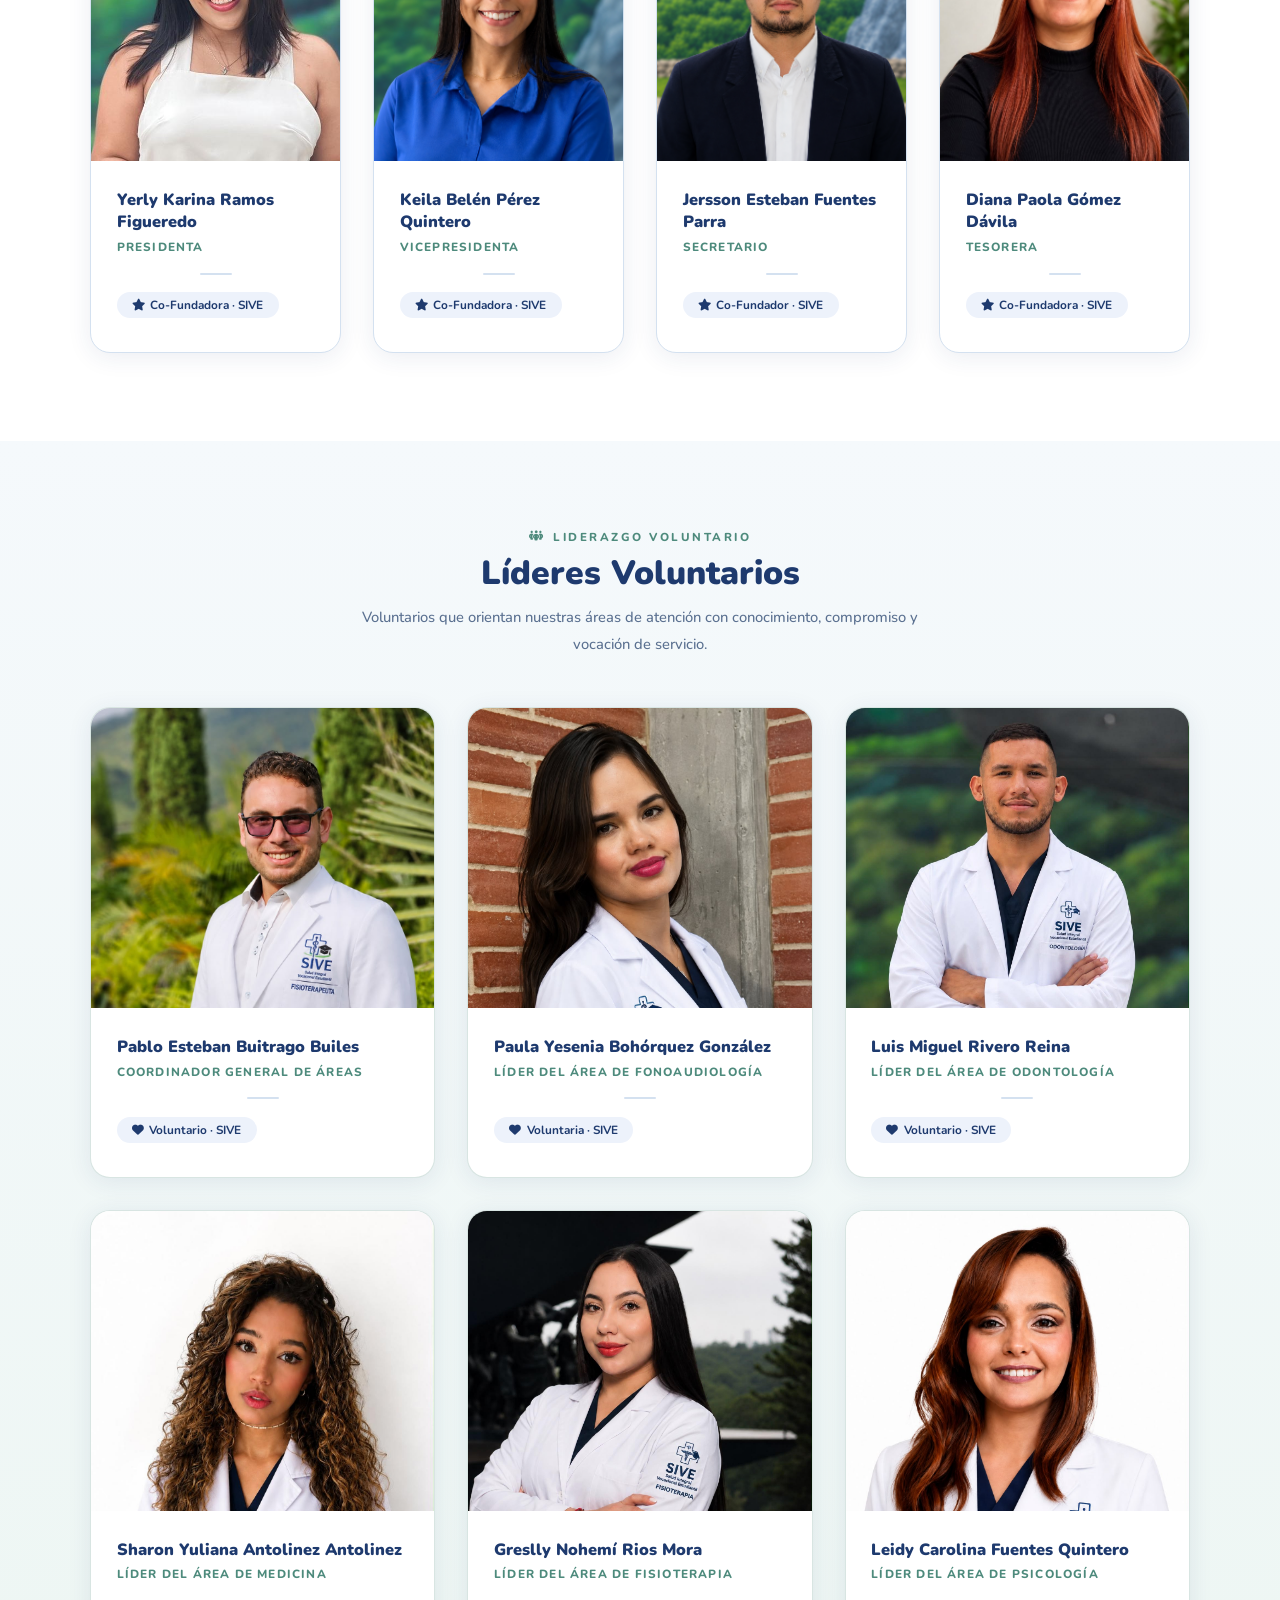
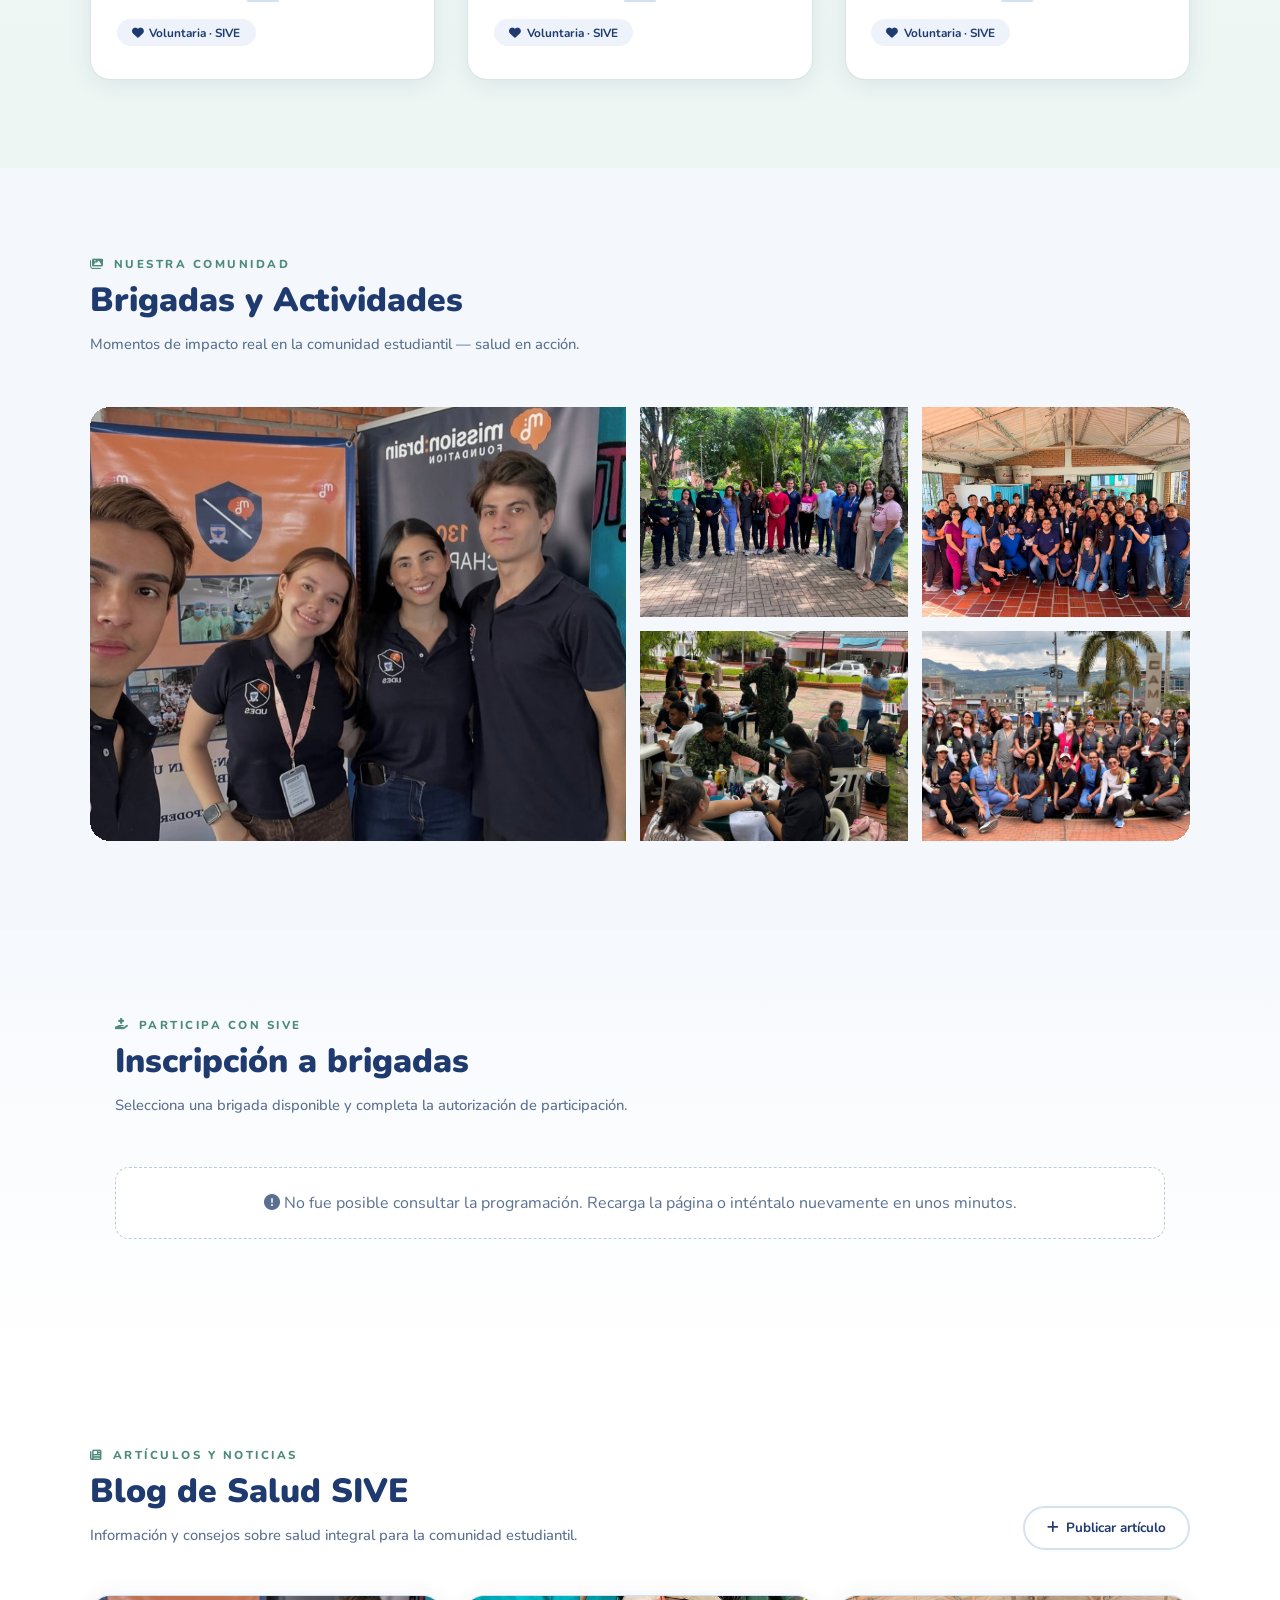
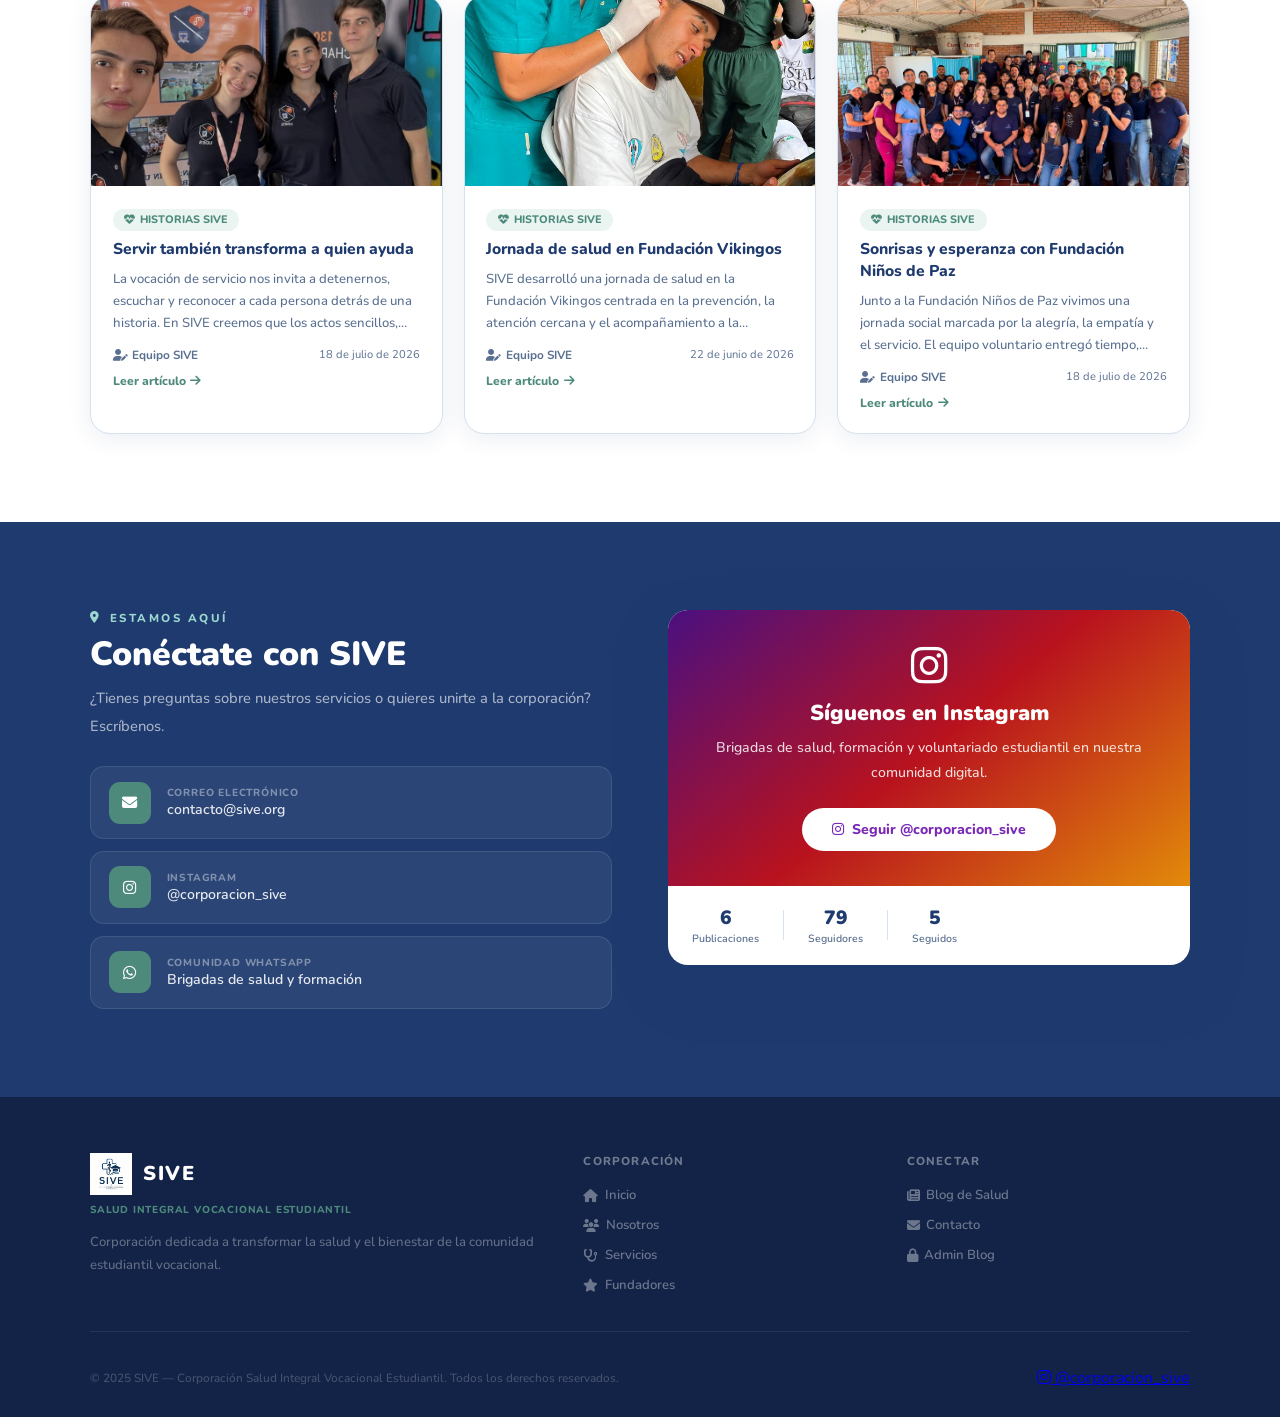
==== commit 3f898410: "cambios" ====
--- a/index.html
+++ b/index.html
@@ -44,6 +44,7 @@
       <li><button onclick="goTo('inicio')">Inicio</button></li>
       <li><button onclick="goTo('nosotros')">Nosotros</button></li>
       <li><button onclick="goTo('servicios')">Servicios</button></li>
+      <li><button onclick="goTo('inscripcion-brigadas')">Brigadas</button></li>
       <li><button onclick="goTo('fundadores')">Fundadores</button></li>
       <li><button onclick="goTo('blog')">Blog</button></li>
       <li><a class="nav-professionals" href="portal-profesionales/"><i class="fa-solid fa-user-doctor"></i> Ingreso profesionales</a></li>
--- a/styles.css
+++ b/styles.css
@@ -1390,3 +1390,20 @@
   .vf-submit-row { align-items: stretch; flex-direction: column; }
   .vf-submit { justify-content: center; width: 100%; }
 }
+
+/* Acceso profesional y navegación pública en pantallas pequeñas */
+@media (max-width: 900px) {
+  .nav { height: auto; min-height: 74px; flex-wrap: wrap; padding-top: .65rem; padding-bottom: .65rem; }
+  .nav-links { display: flex; order: 3; width: 100%; overflow-x: auto; gap: .3rem; padding: .25rem 0 .05rem; scrollbar-width: thin; }
+  .nav-links li { flex: 0 0 auto; }
+  .nav-links button, .nav-professionals { white-space: nowrap; font-size: .78rem; padding: .4rem .68rem; }
+  .nav-cta { padding: .4rem .75rem !important; }
+}
+@media (max-width: 600px) {
+  .topbar { height: auto; min-height: 38px; justify-content: flex-start; flex-wrap: wrap; padding-top: .4rem; padding-bottom: .4rem; gap: .45rem .7rem; }
+  .topbar a { font-size: .68rem; }
+  .tb-sep { display: none; }
+  .nav-logo img { width: 42px; height: 42px; }
+  .nl-brand { font-size: 1.12rem; }
+  .nl-sub { max-width: 190px; white-space: normal; }
+}
